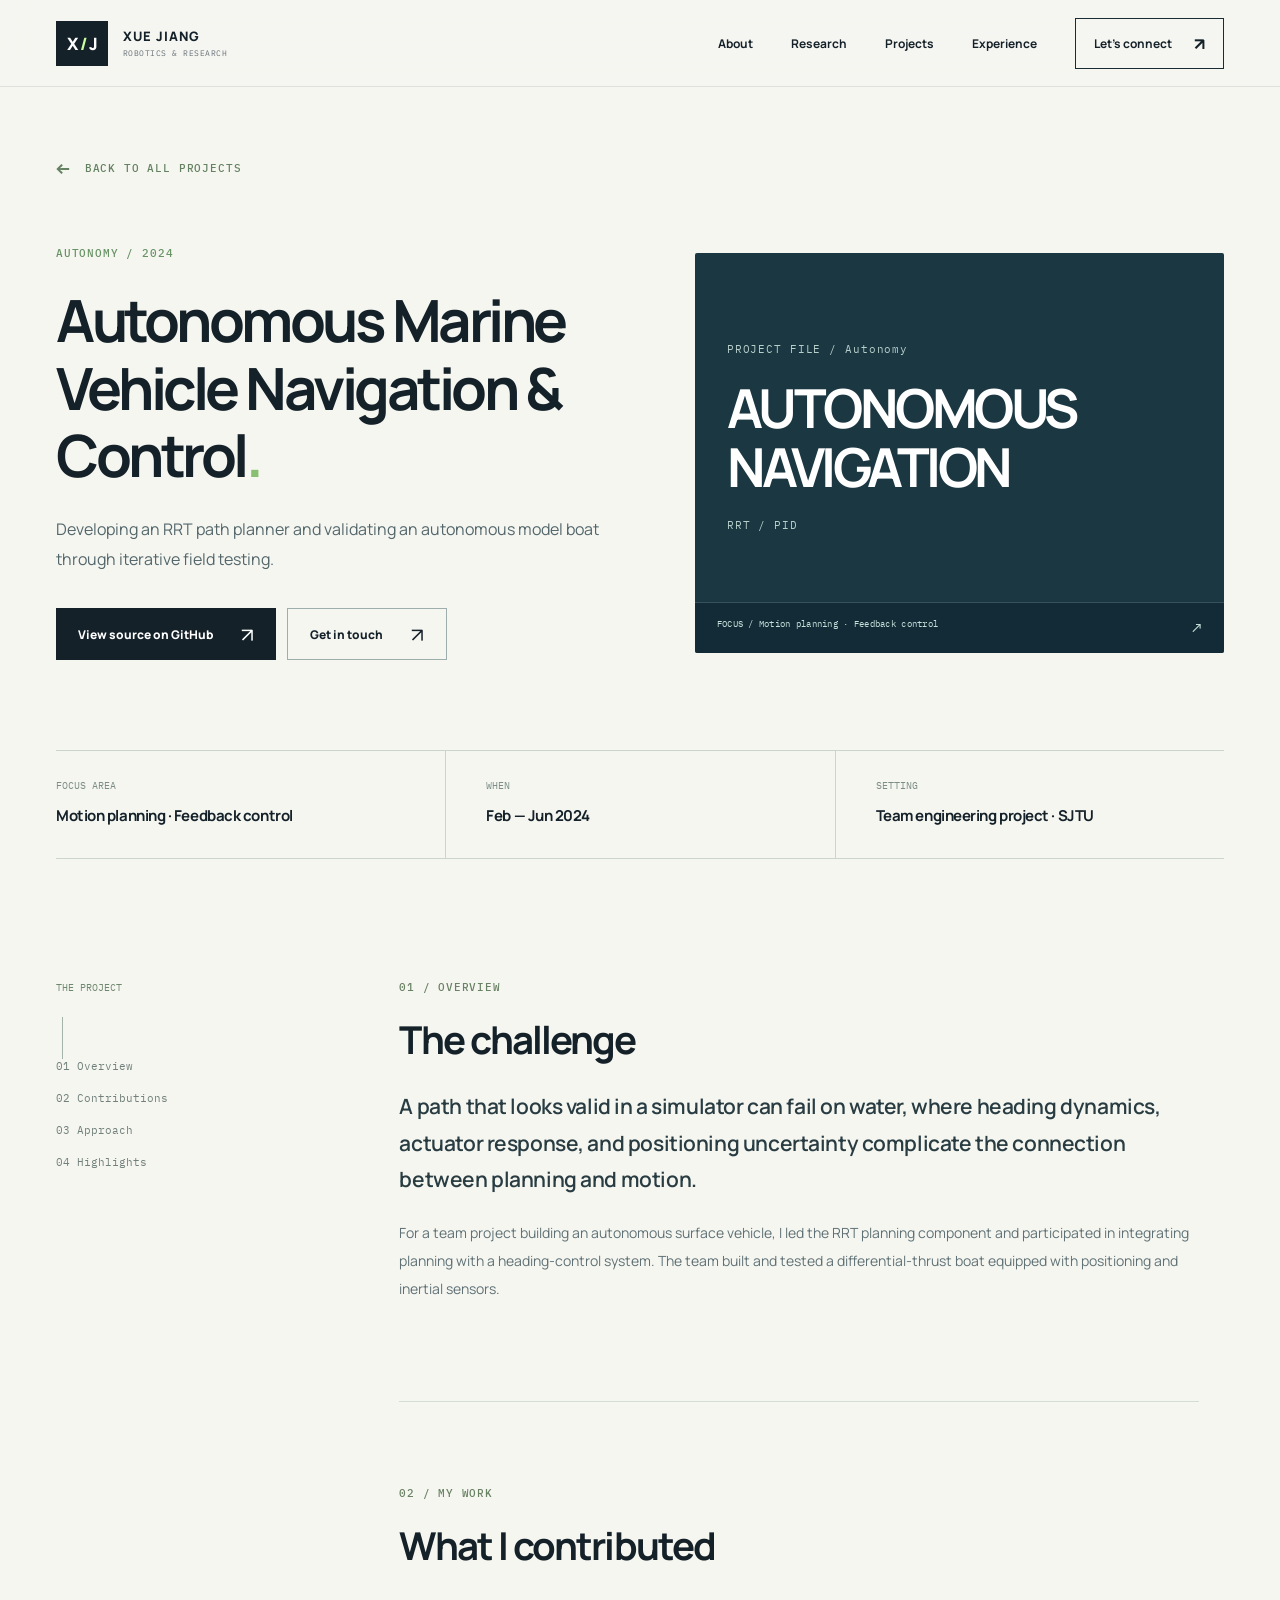
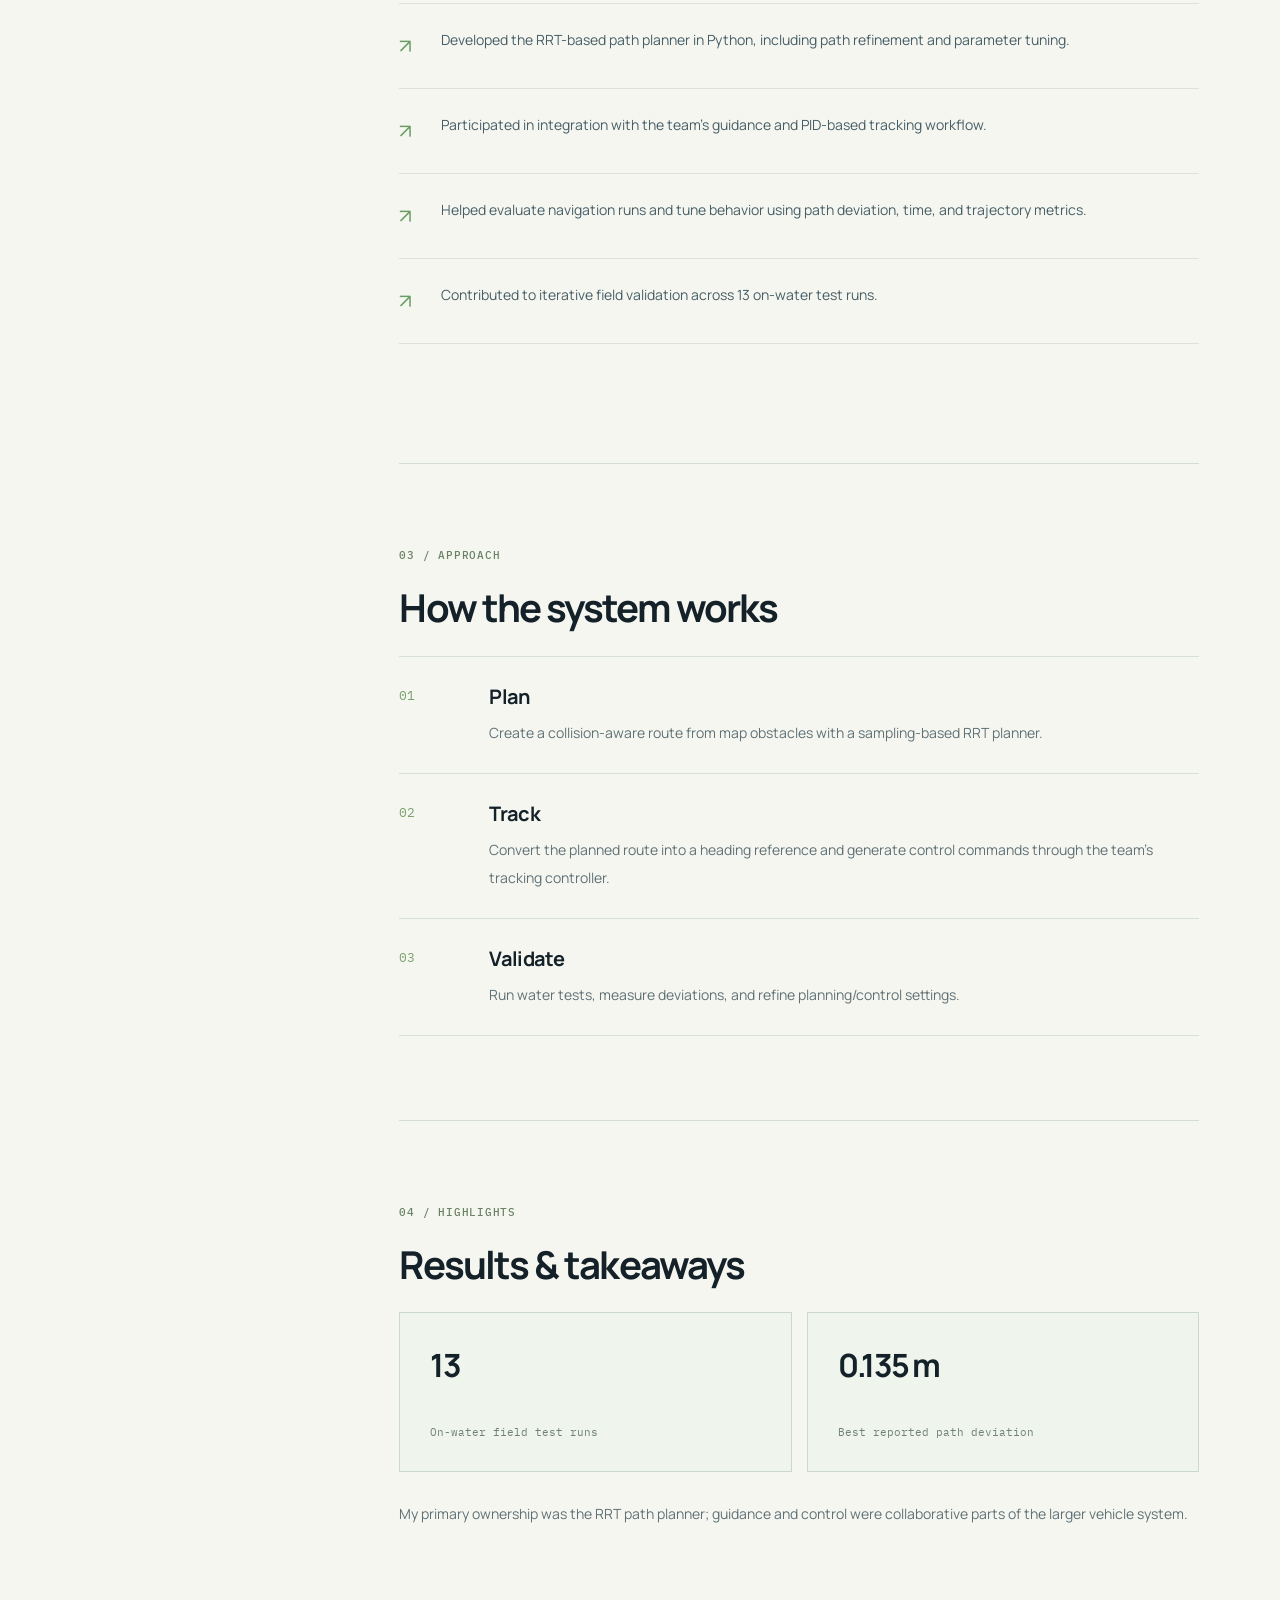
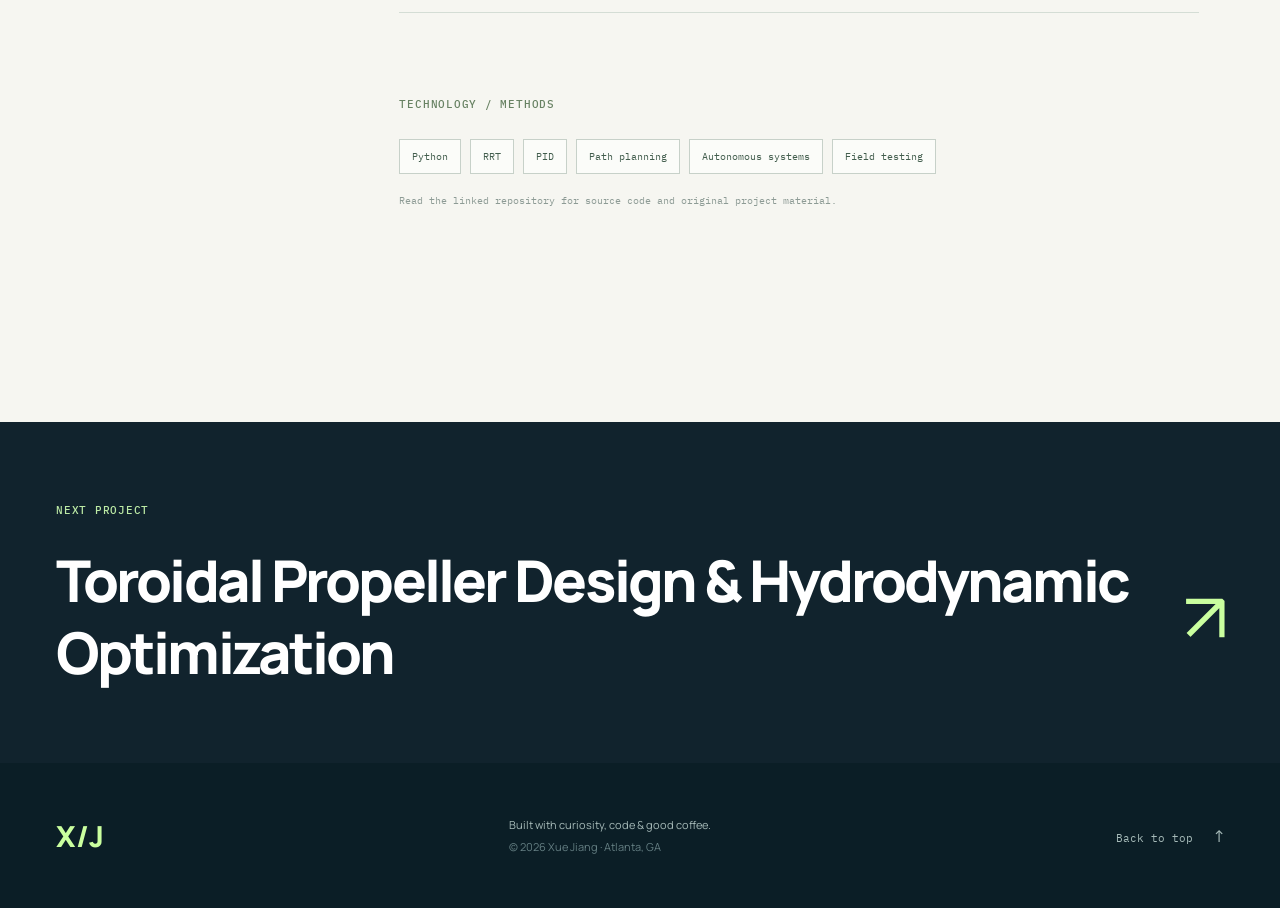
==== projects/autonomous-marine-vehicle/index.html @ 8330bce4 "Add projects/autonomous-marine-vehicle/index.html" ====
<!doctype html>
<html lang="en"><head>
<meta charset="utf-8"><meta name="viewport" content="width=device-width, initial-scale=1">
<meta name="theme-color" content="#f6f6f1"><meta name="color-scheme" content="light">
<title>Autonomous Marine Vehicle Navigation &amp; Control | Xue Jiang</title>
<meta name="description" content="Developing an RRT path planner and validating an autonomous model boat through iterative field testing.">
<link rel="canonical" href="https://choppa129.github.io/projects/autonomous-marine-vehicle/">
<meta property="og:type" content="website"><meta property="og:title" content="Autonomous Marine Vehicle Navigation &amp; Control | Xue Jiang"><meta property="og:description" content="Developing an RRT path planner and validating an autonomous model boat through iterative field testing."><meta property="og:url" content="https://choppa129.github.io/projects/autonomous-marine-vehicle/">
<meta name="twitter:card" content="summary">
<link rel="icon" href="../../assets/favicon.svg" type="image/svg+xml">
<link rel="preconnect" href="https://fonts.googleapis.com"><link rel="preconnect" href="https://fonts.gstatic.com" crossorigin>
<link href="https://fonts.googleapis.com/css2?family=DM+Sans:wght@400;500;600;700&family=IBM+Plex+Mono:wght@400;500;600&family=Manrope:wght@400;500;600;700;800&display=swap" rel="stylesheet">
<link rel="stylesheet" href="../../assets/style.css">
<script src="../../assets/main.js" defer></script>
</head><body><a href="#main" class="skip-link">Skip to content</a>
<header class="site-header" id="top">
  <div class="container nav-shell">
    <a class="logo" href="../../index.html" aria-label="Xue Jiang homepage"><span class="logo-mark">X<span class="logo-slash">/</span>J</span><span class="logo-label">XUE JIANG<span class="logo-detail">ROBOTICS & RESEARCH</span></span></a>
    <button class="menu-toggle" aria-label="Open navigation" aria-expanded="false" aria-controls="main-menu"><span></span><span></span></button>
    <nav class="site-nav" id="main-menu" aria-label="Main navigation">
      <a href="../../index.html#about">About</a>
      <a href="../../index.html#research">Research</a>
      <a href="../../index.html#projects">Projects</a>
      <a href="../../index.html#experience">Experience</a>
      <a class="nav-contact" href="../../index.html#contact">Let's connect <span aria-hidden="true">↗</span></a>
    </nav>
  </div>
</header>
<main id="main">
<section class="detail-hero section-pad"><div class="container"><a class="breadcrumb" href="../../index.html#projects"><span aria-hidden="true">←</span> BACK TO ALL PROJECTS</a><div class="detail-hero-grid"><div><div class="detail-label">Autonomy / 2024</div><h1>Autonomous Marine Vehicle Navigation &amp; Control<span class="period">.</span></h1><p class="detail-summary">Developing an RRT path planner and validating an autonomous model boat through iterative field testing.</p><div class="detail-buttons"><a class="btn btn-dark" href="https://github.com/choppa129/Path-Planning-and-Tracking-Control-for-an-Autonomous-Marine-Vehicle" target="_blank" rel="noopener noreferrer">View source on GitHub <span aria-hidden="true">↗</span></a><a class="btn btn-outline" href="../../index.html#contact">Get in touch <span aria-hidden="true">↗</span></a></div></div><div class="detail-art detail-type" aria-label="Motion planning · Feedback control"><span class="detail-type-eyebrow">PROJECT FILE / Autonomy</span><strong>AUTONOMOUS NAVIGATION</strong><span class="detail-type-sub">RRT / PID</span><div class="detail-art-caption">FOCUS / Motion planning · Feedback control <span aria-hidden="true">↗</span></div></div></div>
<div class="detail-facts"><div><span>FOCUS AREA</span><strong>Motion planning · Feedback control</strong></div><div><span>WHEN</span><strong>Feb — Jun 2024</strong></div><div><span>SETTING</span><strong>Team engineering project · SJTU</strong></div></div></div></section>
<section class="detail-content section-pad"><div class="container detail-content-grid"><aside class="detail-aside"><span>THE PROJECT</span><div class="vertical-rule"></div><nav aria-label="On this page"><a href="#overview">01 Overview</a><a href="#contribution">02 Contributions</a><a href="#approach">03 Approach</a><a href="#takeaways">04 Highlights</a></nav></aside><div class="article-content"><section id="overview"><span class="section-index">01 / OVERVIEW</span><h2>The challenge</h2><p class="article-lead">A path that looks valid in a simulator can fail on water, where heading dynamics, actuator response, and positioning uncertainty complicate the connection between planning and motion.</p><p>For a team project building an autonomous surface vehicle, I led the RRT planning component and participated in integrating planning with a heading-control system. The team built and tested a differential-thrust boat equipped with positioning and inertial sensors.</p></section><section id="contribution"><span class="section-index">02 / MY WORK</span><h2>What I contributed</h2><ul class="contributions"><li><span class="li-arrow" aria-hidden="true">↗</span><span>Developed the RRT-based path planner in Python, including path refinement and parameter tuning.</span></li><li><span class="li-arrow" aria-hidden="true">↗</span><span>Participated in integration with the team&#x27;s guidance and PID-based tracking workflow.</span></li><li><span class="li-arrow" aria-hidden="true">↗</span><span>Helped evaluate navigation runs and tune behavior using path deviation, time, and trajectory metrics.</span></li><li><span class="li-arrow" aria-hidden="true">↗</span><span>Contributed to iterative field validation across 13 on-water test runs.</span></li></ul></section><section id="approach"><span class="section-index">03 / APPROACH</span><h2>How the system works</h2><div class="workflow"><div class="workflow-step"><span class="step-no">01</span><div><h3>Plan</h3><p>Create a collision-aware route from map obstacles with a sampling-based RRT planner.</p></div></div><div class="workflow-step"><span class="step-no">02</span><div><h3>Track</h3><p>Convert the planned route into a heading reference and generate control commands through the team&#x27;s tracking controller.</p></div></div><div class="workflow-step"><span class="step-no">03</span><div><h3>Validate</h3><p>Run water tests, measure deviations, and refine planning/control settings.</p></div></div></div></section><section id="takeaways"><span class="section-index">04 / HIGHLIGHTS</span><h2>Results & takeaways</h2><div class="highlight-grid"><div class="highlight"><strong>13</strong><span>On-water field test runs</span></div><div class="highlight"><strong>0.135 m</strong><span>Best reported path deviation</span></div></div><p class="article-note">My primary ownership was the RRT path planner; guidance and control were collaborative parts of the larger vehicle system.</p></section><div class="detail-tools"><span class="section-index">TECHNOLOGY / METHODS</span><div class="about-tags"><span>Python</span><span>RRT</span><span>PID</span><span>Path planning</span><span>Autonomous systems</span><span>Field testing</span></div><p class="diagram-note">Read the linked repository for source code and original project material.</p></div></div></div></section>
<section class="next-project"><div class="container"><span class="section-index light">NEXT PROJECT</span><a href="../toroidal-propeller/"><span>Toroidal Propeller Design &amp; Hydrodynamic Optimization</span><span class="next-arrow" aria-hidden="true">↗</span></a></div></section></main>
<footer class="site-footer"><div class="container footer-inner"><a class="footer-monogram" href="../../index.html">X/J</a><p>Built with curiosity, code & good coffee.<br><span>© 2026 Xue Jiang · Atlanta, GA</span></p><a href="../../index.html#top">Back to top <span aria-hidden="true">↑</span></a></div></footer>
</body></html>
---- assets/style.css ----
:root{--paper:#f6f6f1;--white:#fff;--ink:#142129;--ink2:#2b3a43;--muted:#64717a;--line:#d9dedc;--accent:#caff9f;--lime:#ddffc3;--blue:#3a6be5;--dark:#11232d;--dark2:#172f3a;--font:'Manrope','DM Sans',system-ui,-apple-system,sans-serif;--mono:'IBM Plex Mono',ui-monospace,monospace}
*{box-sizing:border-box}html{scroll-behavior:smooth;scroll-padding-top:85px}body{margin:0;background:var(--paper);color:var(--ink);font-family:var(--font);-webkit-font-smoothing:antialiased}a{color:inherit;text-decoration:none}button{font:inherit}img{max-width:100%;display:block}h1,h2,h3,p{margin-top:0}::selection{background:#c0eb9b;color:#142129}.container{max-width:1300px;width:calc(100% - 112px);margin:0 auto}.section-pad{padding:125px 0}.skip-link{position:absolute;left:10px;top:-70px;background:var(--accent);padding:10px 18px;z-index:100}.skip-link:focus{top:10px}a:focus-visible,button:focus-visible{outline:3px solid #3e79ed;outline-offset:4px}
.site-header{position:sticky;top:0;z-index:50;background:rgba(246,246,241,.9);backdrop-filter:blur(18px);border-bottom:1px solid rgba(20,33,41,.10)}.nav-shell{height:86px;display:flex;align-items:center;justify-content:space-between}.logo{display:flex;align-items:center;gap:15px}.logo-mark{height:45px;width:52px;background:var(--ink);color:var(--white);display:flex;align-items:center;justify-content:center;font-weight:800;font-size:17px;letter-spacing:-.08em}.logo-slash{color:var(--accent);margin:0 3px}.logo-label{font-weight:800;font-size:13px;line-height:1.23;letter-spacing:.075em}.logo-detail{font-size:8px;font-family:var(--mono);font-weight:400;display:block;letter-spacing:.06em;margin-top:5px;color:#677177}.site-nav{display:flex;align-items:center;gap:38px;font-size:12px;font-weight:700}.site-nav>a:not(.nav-contact){transition:color .2s}.site-nav>a:not(.nav-contact):hover{color:#598d48}.nav-contact{border:1px solid #192c34;padding:13px 18px;display:flex;gap:22px;align-items:center;transition:background .2s}.nav-contact:hover{background:var(--lime)}.nav-contact span{font-size:17px}.menu-toggle{display:none}
.eyebrow,.section-index,.micro-note,.hero-intro,.detail-label,.breadcrumb{font-family:var(--mono);letter-spacing:.075em;font-size:11px;font-weight:500}.eyebrow{display:flex;align-items:center;gap:12px;color:var(--ink2)}.eyebrow-line{height:1px;width:24px;background:var(--ink)}.eyebrow-small{margin-left:auto;color:#68767d}.hero{padding-top:95px;padding-bottom:110px}.hero-grid{display:grid;grid-template-columns:1.04fr .96fr;align-items:center;gap:7%}.hero-copy{min-width:0}.hero-intro{margin:53px 0 22px;font-weight:600;color:#4b5d61}.wave{font-size:23px;vertical-align:middle;margin-left:5px;color:#5a8949}.hero h1{font-size:clamp(52px,5.15vw,86px);line-height:1.14;letter-spacing:-.071em;margin:0 0 29px;font-weight:800}.hero h1 em,.section-title-row h2 em,.experience-grid h2 em,.publication-layout h2 em,.contact-grid h2 em{font-style:normal;font-weight:500;color:#6a9f5a}.period{color:#88bf70}.hero-desc{color:#51626b;max-width:565px;font-size:15px;line-height:1.98;margin:0}.hero-desc strong{color:#21313b;font-weight:800}.hero-actions{display:flex;gap:31px;align-items:center;margin-top:32px}.btn{display:inline-flex;align-items:center;justify-content:space-between;gap:28px;font-size:12px;font-weight:800;min-height:52px;padding:0 22px;transition:transform .2s,background .2s}.btn:hover{transform:translateY(-3px)}.btn span{font-size:20px;font-weight:400}.btn-dark{background:var(--ink);color:white}.btn-dark:hover{background:#334a54}.btn-light{background:var(--accent);color:var(--dark)}.btn-light:hover{background:white}.btn-outline{border:1px solid #9eaead;background:transparent}.text-link{font-size:12px;font-weight:700;border-bottom:1px solid #a7b0ac;padding-bottom:8px}.text-link span{margin-left:9px}.hero-status{font-family:var(--mono);font-size:10px;display:flex;align-items:center;gap:10px;margin-top:49px;color:#536368}.status-dot{width:8px;height:8px;border-radius:50%;background:#7fb35f;box-shadow:0 0 0 5px #dcebd3}.hero-visual{height:min(625px,49vw);min-height:510px}.hero-art{height:100%;width:100%;background:var(--dark);overflow:hidden;position:relative;border-radius:2px;box-shadow:25px 24px 0 #e8ede4}.hero-art>img{width:100%;height:100%;object-fit:cover}.art-flag{position:absolute;font-family:var(--mono);font-size:10px;font-weight:500;letter-spacing:.09em;color:#d2e3df;z-index:2}.flag-top{top:28px;left:28px;padding:10px 12px;border:1px solid #5d7480}.flag-bottom{bottom:30px;left:30px;right:30px;display:flex;justify-content:space-between;align-items:center;padding-top:14px;border-top:1px solid #4e6c78}.flag-arrow{font-size:20px;color:var(--accent)}
.overview-rail{border-top:1px solid var(--line);border-bottom:1px solid var(--line)}.overview-inner{min-height:120px;display:grid;grid-template-columns:1fr 1.3fr 1.45fr 80px;align-items:center}.overview-inner>div:not(:first-child){border-left:1px solid var(--line);padding-left:35px}.overview-inner>div{min-height:49px;display:flex;flex-direction:column;justify-content:center}.overview-label{font:10px var(--mono);color:#738087;letter-spacing:.06em;margin-bottom:11px}.overview-inner strong{font-size:12px;font-weight:800}.overview-inner .rail-round{font-size:31px;align-items:end;border-left:1px solid var(--line);color:#497a42;padding-right:9px}
.section-index{display:inline-block;color:#688263;letter-spacing:.07em}.section-index.light{color:#bceaa5}.about-grid{display:grid;grid-template-columns:1fr .95fr;gap:13%}.section-heading h2,.experience-grid h2,.publication-layout h2{font-size:clamp(39px,4vw,62px);line-height:1.18;letter-spacing:-.056em;margin:31px 0 0;max-width:550px}.serif-em{font-style:normal;color:#729d65}.about-content{padding-top:22px}.about-content p{color:#607076;font-size:14px;line-height:2;margin-bottom:18px}.about-content .about-lead{font-size:19px;color:var(--ink);line-height:1.75;font-weight:600}.about-tags{display:flex;gap:9px;flex-wrap:wrap;margin:26px 0}.about-tags span{border:1px solid #c7d1c9;color:#425d4d;background:#fbfcf9;font:10px var(--mono);padding:10px 12px}.inline-arrow{font-weight:800;font-size:12px;display:inline-block;margin-top:15px;border-bottom:1px solid #88a389;padding-bottom:9px}.inline-arrow span{margin-left:24px;font-size:16px}
.research-section{background:var(--dark);color:white}.section-topline{display:flex;align-items:center;justify-content:space-between}.micro-note{color:#84928e;font-size:10px}.research-section .micro-note{color:#a4b4b6}.section-title-row{display:flex;align-items:end;justify-content:space-between;gap:60px;margin:28px 0 44px}.section-title-row h2{max-width:900px;font-size:clamp(37px,4.05vw,65px);line-height:1.2;letter-spacing:-.056em;margin:0;font-weight:800}.section-title-row h2 em{color:var(--accent)}.section-title-row p{color:#a7bbc0;line-height:1.85;max-width:275px;min-width:250px;font-size:12px;margin:0 0 7px}.research-grid{display:grid;grid-template-columns:1fr 1fr;gap:24px}.project-card{display:block;min-width:0}.research-project{border:1px solid #3b5059;padding:13px 13px 25px;transition:border .25s,transform .25s;background:#1a303a}.research-project:hover{border-color:#b6d69a;transform:translateY(-5px)}.project-visual{overflow:hidden;position:relative}.project-visual img{width:100%;aspect-ratio:1.55;object-fit:cover;transition:transform .5s}.project-card:hover .project-visual img{transform:scale(1.04)}.visual-number{position:absolute;top:18px;left:20px;font:11px var(--mono);background:rgba(235,245,232,.9);padding:9px 12px;color:#182b32}.research-project .project-meta,.research-project h3,.research-project>p,.research-project .card-foot{margin-left:16px;margin-right:16px}.project-meta{display:flex;justify-content:space-between;margin-top:27px;font:10px var(--mono);letter-spacing:.05em;color:#a7c89c;text-transform:uppercase}.project-card h3{font-size:clamp(22px,2.2vw,31px);letter-spacing:-.045em;line-height:1.3;margin-top:15px;margin-bottom:12px;font-weight:800}.project-card>p{font-size:12px;line-height:1.85;color:#acbfc1;min-height:45px;max-width:500px}.card-foot{display:flex;align-items:center;justify-content:space-between;border-top:1px solid #45575f;margin-top:25px;padding-top:18px;font:10px var(--mono);color:#bed0ce}.circle-arrow{height:35px;width:35px;border:1px solid #7d9899;border-radius:50%;display:flex;align-items:center;justify-content:center;font-size:18px}.research-disclaimer{font:10px var(--mono);color:#869da1;margin:30px 0 0}
.work-section{background:#eef0e9}.work-title h2{max-width:720px}.work-title h2 em{color:#729d65}.work-title p{color:#6c7b79}.project-grid{display:grid;grid-template-columns:repeat(3,minmax(0,1fr));gap:27px}.project-grid .project-card{background:var(--paper);border:1px solid #d2dad2;padding:11px 11px 25px;transition:transform .25s,box-shadow .25s}.project-grid .project-card:hover{transform:translateY(-5px);box-shadow:0 18px 25px rgba(17,35,45,.08)}.project-grid .project-visual img{aspect-ratio:1.4}.project-grid .project-meta,.project-grid h3,.project-grid>p,.project-grid .card-foot{margin-left:14px;margin-right:14px}.project-grid .project-meta{color:#617f5a}.project-grid .project-card h3{font-size:22px;min-height:59px}.project-grid .project-card>p{color:#6c7978;min-height:89px}.project-grid .card-foot{border-top:1px solid #d8ded8;color:#53655e}.project-grid .circle-arrow{border-color:#b8c5bd}
.experience-section{background:var(--paper)}.experience-grid{display:grid;grid-template-columns:.8fr 1.2fr;gap:11%}.experience-grid h2{margin-top:29px}.experience-grid h2 em,.publication-layout h2 em{color:#6b9b62}.experience-sub{max-width:320px;color:#687877;line-height:1.9;font-size:13px;margin-top:27px}.timeline{border-top:1px solid #bdcac3;margin-top:7px}.timeline-item{display:grid;grid-template-columns:135px 1fr 28px;align-items:start;gap:22px;padding:27px 0;border-bottom:1px solid #cad2cd}.timeline-date{font:10px var(--mono);color:#70916b;margin-top:5px}.timeline-item h3{font-size:17px;margin-bottom:7px;letter-spacing:-.025em}.timeline-item p{color:#76837f;font-size:12px;line-height:1.75;margin:0}.timeline-item>span{font:10px var(--mono);color:#9cab9e;text-align:right}
.publication-section{background:#e8ede5}.publication-layout{display:grid;grid-template-columns:.95fr 1.05fr;gap:11%}.pub-panel{border-top:2px solid var(--ink);padding:25px 0 0}.pub-top,.pub-bottom{display:flex;gap:15px;align-items:center;font:10px var(--mono);letter-spacing:.02em}.pub-top{justify-content:space-between;color:#51764d}.pub-top span:last-child{font-size:21px}.pub-panel h3{font-size:23px;line-height:1.55;letter-spacing:-.032em;margin:31px 0}.pub-panel p{color:#687873;font-size:13px}.pub-bottom{gap:18px;margin-top:36px;flex-wrap:wrap;color:#4e6a56}.pub-bottom span{border-bottom:1px solid #a6ba9f;padding-bottom:8px}
.contact-section{background:#12313b;color:white;overflow:hidden;position:relative}.contact-grid{display:grid;grid-template-columns:1fr .7fr;gap:14%;position:relative;z-index:2}.contact-grid h2{font-size:clamp(45px,5vw,76px);letter-spacing:-.055em;line-height:1.14;margin:30px 0 0}.contact-grid h2 em{color:var(--accent)}.contact-copy{align-self:end;max-width:400px}.contact-copy>p:first-child{line-height:2;font-size:15px;color:#c0d5d5}.contact-copy .btn{margin-top:24px}.contact-note{color:#9fb7b8;font:10px var(--mono);line-height:1.8;margin-top:22px}.contact-orbit{border:1px solid rgba(206,255,168,.16);position:absolute;border-radius:50%;width:520px;height:520px;right:-180px;top:-150px}.orbit-two{width:400px;height:400px;right:-120px;top:-90px}.site-footer{background:#0b1e26;color:#a6bab8}.footer-inner{min-height:145px;display:flex;justify-content:space-between;align-items:center;gap:40px}.footer-monogram{font-weight:800;color:var(--accent);font-size:29px}.footer-inner p{font-size:11px;line-height:1.95;margin:0}.footer-inner p span{color:#647e82}.footer-inner a:last-child{font:11px var(--mono)}.footer-inner a:last-child span{font-size:17px;margin-left:14px}
/* PROJECT DETAILS */
.detail-hero{padding-top:50px;padding-bottom:0}.breadcrumb{display:inline-flex;gap:14px;align-items:center;color:#648161;padding:16px 0;margin-bottom:47px}.breadcrumb span{font-size:23px}.detail-hero-grid{display:grid;grid-template-columns:1fr .95fr;gap:7%;align-items:center}.detail-label{color:#689365;text-transform:uppercase}.detail-hero h1{font-size:clamp(40px,4.55vw,72px);letter-spacing:-.06em;line-height:1.16;margin:26px 0 25px}.detail-summary{color:#52666b;font-size:16px;line-height:1.9;max-width:600px}.detail-buttons{display:flex;flex-wrap:wrap;gap:11px;margin-top:34px}.detail-art{background:#17333c;position:relative;border-radius:2px;overflow:hidden}.detail-art>img{width:100%;aspect-ratio:1.25;object-fit:cover}.detail-art-caption{position:absolute;bottom:0;left:0;right:0;display:flex;justify-content:space-between;color:#c6e0db;padding:15px 22px;border-top:1px solid rgba(204,230,230,.2);background:rgba(14,34,44,.55);font:10px var(--mono);letter-spacing:.03em}.detail-art-caption span{font-size:16px}.detail-facts{display:grid;grid-template-columns:repeat(3,1fr);border-top:1px solid #cbd5ce;border-bottom:1px solid #cbd5ce;margin-top:90px}.detail-facts div{padding:28px 10px 32px 0}.detail-facts div:not(:first-child){padding-left:40px;border-left:1px solid #cbd5ce}.detail-facts span{font:10px var(--mono);color:#7b8d86;display:block;margin-bottom:12px}.detail-facts strong{font-size:15px;letter-spacing:-.03em}.detail-content{padding-top:115px}.detail-content-grid{display:grid;grid-template-columns:215px 1fr;gap:11%}.detail-aside{position:sticky;top:130px;align-self:start}.detail-aside>span{font:10px var(--mono);color:#6e886f}.vertical-rule{height:42px;border-left:1px solid #a4b4aa;margin:21px 0 0 6px}.detail-aside nav{display:grid;gap:18px}.detail-aside nav a{font:11px var(--mono);color:#71807c;transition:color .2s}.detail-aside nav a:hover{color:var(--ink)}.article-content{max-width:800px}.article-content section{padding-bottom:84px;border-bottom:1px solid #d4ddd5;margin-bottom:78px}.article-content h2{font-size:clamp(33px,3vw,46px);line-height:1.16;letter-spacing:-.05em;margin:22px 0 25px}.article-content p{color:#5f7175;font-size:14px;line-height:2}.article-content .article-lead{font-size:21px;color:#283c42;line-height:1.74;letter-spacing:-.02em;font-weight:600}.contributions{list-style:none;padding:0;margin:35px 0}.contributions li{display:grid;grid-template-columns:25px 1fr;gap:17px;border-top:1px solid #dce2db;padding:23px 0;color:#465e65;line-height:1.9;font-size:14px}.contributions li:last-child{border-bottom:1px solid #dce2db}.li-arrow{color:#6a9d63;font-size:20px}.workflow{display:grid;border-top:1px solid #d8e1d9}.workflow-step{display:grid;grid-template-columns:70px 1fr;gap:20px;padding:26px 0;border-bottom:1px solid #d8e1d9}.step-no{font:13px var(--mono);color:#7ba16f;padding-top:4px}.workflow-step h3{font-size:20px;letter-spacing:-.035em;margin:0 0 9px}.workflow-step p{margin:0}.highlight-grid{display:grid;grid-template-columns:1fr 1fr;gap:15px}.highlight{border:1px solid #cbd8cc;background:#eff4ec;min-height:160px;padding:30px;display:flex;flex-direction:column;justify-content:space-between}.highlight strong{font-size:32px;letter-spacing:-.055em}.highlight span{font:11px var(--mono);color:#708273;line-height:1.7}.article-content .article-note{margin:28px 0 0}.detail-tools{padding-bottom:80px}.detail-tools .about-tags{margin-bottom:20px}.diagram-note{font:10px var(--mono)!important;color:#8d9b95!important}.next-project{background:var(--dark);color:white;padding:75px 0}.next-project a{display:flex;justify-content:space-between;gap:30px;align-items:center;font-size:clamp(30px,4.5vw,65px);line-height:1.25;font-weight:800;letter-spacing:-.05em;margin-top:25px}.next-project .next-arrow{color:var(--accent);font-weight:400;font-size:70px;transition:transform .2s}.next-project a:hover .next-arrow{transform:translate(5px,-5px)}
@media (max-width:1100px){.container{width:calc(100% - 72px)}.site-nav{gap:22px}.hero-grid{gap:5%}.hero h1{font-size:clamp(46px,5.3vw,65px)}.hero-visual{min-height:480px}.project-grid .project-card h3{font-size:20px}.card-foot{gap:10px}.overview-inner{grid-template-columns:1fr 1.1fr 1.4fr 60px}.detail-content-grid{gap:6%}}
@media (max-width:800px){.container{width:calc(100% - 44px)}.section-pad{padding:75px 0}.nav-shell{height:72px}.menu-toggle{width:42px;height:42px;border:1px solid #b4c2b7;background:transparent;display:flex;justify-content:center;flex-direction:column;gap:5px;align-items:center;z-index:52}.menu-toggle span{height:2px;width:18px;background:#1f3436;transition:transform .2s}.menu-toggle[aria-expanded="true"] span:first-child{transform:translateY(3.5px) rotate(45deg)}.menu-toggle[aria-expanded="true"] span:last-child{transform:translateY(-3.5px) rotate(-45deg)}.site-nav{display:none;position:absolute;left:0;right:0;top:72px;padding:27px 22px 33px;background:var(--paper);box-shadow:0 18px 25px rgba(0,0,0,.12);flex-direction:column;align-items:stretch;gap:0}.site-nav.open{display:flex}.site-nav>a{padding:15px 0;border-bottom:1px solid #d2ddd4}.site-nav .nav-contact{padding:15px;border:1px solid #143039;margin-top:20px}.hero{padding-top:61px}.hero-grid,.about-grid,.experience-grid,.publication-layout,.contact-grid,.detail-hero-grid{grid-template-columns:1fr;gap:45px}.hero-intro{margin-top:35px}.hero h1{font-size:clamp(44px,8.5vw,69px)}.hero-visual{height:600px;min-height:0}.hero-art{box-shadow:12px 13px 0 #e5eae1}.hero-status{margin-top:32px}.overview-inner{grid-template-columns:1fr 1fr;gap:0}.overview-inner>div{padding:21px 14px 19px!important;min-height:104px;border-bottom:1px solid #d2dcd3}.overview-inner>div:not(:first-child){border-left:0}.overview-inner>div:nth-child(even){border-left:1px solid #d2dcd3}.overview-inner .rail-round{align-items:start;font-size:30px}.section-title-row{align-items:start;flex-direction:column;gap:20px}.section-title-row p{max-width:560px}.research-grid{grid-template-columns:1fr}.project-grid{grid-template-columns:1fr 1fr}.project-grid .project-card h3{min-height:0}.project-grid .project-card>p{min-height:0}.about-content{padding:0}.timeline{margin:0}.contact-copy{align-self:start}.detail-hero{padding-top:28px;padding-bottom:0}.detail-art>img{max-height:500px}.detail-facts{margin-top:60px}.detail-content-grid{grid-template-columns:1fr}.detail-aside{display:none}.article-content{max-width:none}.detail-content{padding-top:75px}}
@media (max-width:550px){.container{width:calc(100% - 36px)}.section-pad{padding:67px 0}.logo-label{font-size:11px}.logo-detail{font-size:7px}.hero{padding-top:44px}.hero-intro{margin:26px 0 21px}.hero h1{font-size:clamp(39px,10vw,55px)}.hero-desc{font-size:14px}.hero-actions{gap:23px;flex-wrap:wrap}.hero-visual{height:400px}.flag-top{top:15px;left:15px;font-size:8px}.flag-bottom{bottom:16px;left:16px;right:16px;font-size:8px}.overview-inner strong{font-size:11px}.section-heading h2,.section-title-row h2,.experience-grid h2,.publication-layout h2{font-size:39px}.about-content .about-lead{font-size:16px}.project-grid{grid-template-columns:1fr}.research-section .project-card h3{font-size:24px}.research-project .project-visual img{aspect-ratio:1.3}.timeline-item{grid-template-columns:100px 1fr 15px;gap:10px}.timeline-date{font-size:9px}.timeline-item h3{font-size:15px}.contact-grid h2{font-size:43px}.footer-inner{min-height:180px;flex-wrap:wrap;gap:12px;padding:22px 0}.footer-inner p{order:2;flex-basis:100%}.detail-hero h1{font-size:41px}.detail-summary{font-size:14px}.detail-facts{grid-template-columns:1fr}.detail-facts div{padding:20px 0!important;border-left:0!important;border-bottom:1px solid #d2dbd2}.detail-facts div:last-child{border-bottom:0}.detail-buttons{flex-direction:column}.article-content .article-lead{font-size:18px}.article-content section{padding-bottom:58px;margin-bottom:58px}.highlight-grid{grid-template-columns:1fr}.highlight{min-height:130px}.next-project a{font-size:33px}.next-project .next-arrow{font-size:42px}}
@media (prefers-reduced-motion: reduce){*,*::before,*::after{animation-duration:.001ms!important;transition-duration:.001ms!important;scroll-behavior:auto!important}}

.achievement{display:flex;gap:15px;align-items:center;border-top:1px solid #d3ded3;border-bottom:1px solid #d3ded3;padding:17px 0;margin:23px 0 5px}.achievement-icon{display:flex;align-items:center;justify-content:center;height:40px;width:40px;flex-shrink:0;border-radius:50%;background:#e0f2d6;color:#467a48;font-size:24px}.achievement strong{font-size:12px;display:block;margin-bottom:5px}.achievement small{font-family:var(--mono);font-size:9px;line-height:1.5;color:#718678;display:block}

/* Image-free editorial design: all visual panels below are typographic and CSS only. */
.hero-type{padding:28px 30px 25px;color:#e8f4eb;display:flex;flex-direction:column;justify-content:space-between;background:#17313b;box-shadow:25px 24px 0 #e8ede4}
.hero-type-header,.hero-type-footer{display:flex;justify-content:space-between;gap:15px;font:10px var(--mono);letter-spacing:.05em;color:#c7d5d3}
.hero-type-header{padding-bottom:22px;border-bottom:1px solid #52646c}
.hero-type-footer{padding-top:18px;border-top:1px solid #52646c}
.hero-type-body{padding:25px 0;display:grid;gap:16px}
.hero-type-caption{font:10px var(--mono);letter-spacing:.11em;color:#a5c4af;margin-bottom:22px}
.hero-type-body strong{font-size:clamp(35px,4vw,69px);letter-spacing:-.065em;line-height:1.05;font-weight:800;display:block;overflow-wrap:anywhere}
.hero-type-body strong:nth-child(3){color:var(--accent)}
.hero-type-body strong>span{font:11px var(--mono);color:#b7c8c3;vertical-align:top;letter-spacing:0;margin-left:8px}
.typographic-thumb{display:flex;align-items:stretch;min-height:252px;aspect-ratio:1.55;background:#24414c;color:#e9f4f1;padding:26px;}
.thumb-words{width:100%;display:flex;flex-direction:column;justify-content:flex-end;gap:16px;padding:36px 0 8px}
.thumb-words strong{font-size:clamp(29px,3vw,48px);font-weight:800;line-height:1.05;letter-spacing:-.07em;max-width:93%}
.thumb-pre,.thumb-sub{font:10px var(--mono);letter-spacing:.1em;color:#b1c9c3}
.thumb-sub{border-top:1px solid #61777c;padding-top:15px;margin-top:7px}
.research-grid .typographic-thumb{background:#2a4951}
.research-grid .research-project:nth-child(2) .typographic-thumb{background:#375044}
.project-grid .project-card:nth-child(1) .typographic-thumb{background:#234756}
.project-grid .project-card:nth-child(2) .typographic-thumb{background:#355148}
.project-grid .project-card:nth-child(3) .typographic-thumb{background:#455068}
.project-card:hover .thumb-words strong{color:var(--accent)}
.detail-type{padding:32px 32px 65px;min-height:400px;display:flex;flex-direction:column;justify-content:center;gap:22px;background:#1b3742;color:white}
.detail-type-eyebrow,.detail-type-sub{font:11px var(--mono);letter-spacing:.08em;color:#b7ceca}
.detail-type strong{font-size:clamp(34px,4.2vw,65px);line-height:1.1;letter-spacing:-.065em;max-width:95%;overflow-wrap:anywhere}
.detail-type .detail-art-caption{font-size:9px}
@media(max-width:800px){.hero-type{box-shadow:12px 13px 0 #e8ede4}.hero-type-body strong{font-size:clamp(45px,7vw,70px)}.typographic-thumb{min-height:260px}}
@media(max-width:550px){.hero-type{padding:20px}.hero-type-body{gap:13px}.hero-type-body strong{font-size:clamp(31px,9vw,46px)}.hero-type-caption{margin-bottom:8px}.hero-type-header,.hero-type-footer{font-size:8px}.typographic-thumb{min-height:240px}.detail-type{min-height:290px}.thumb-words strong{font-size:35px}}
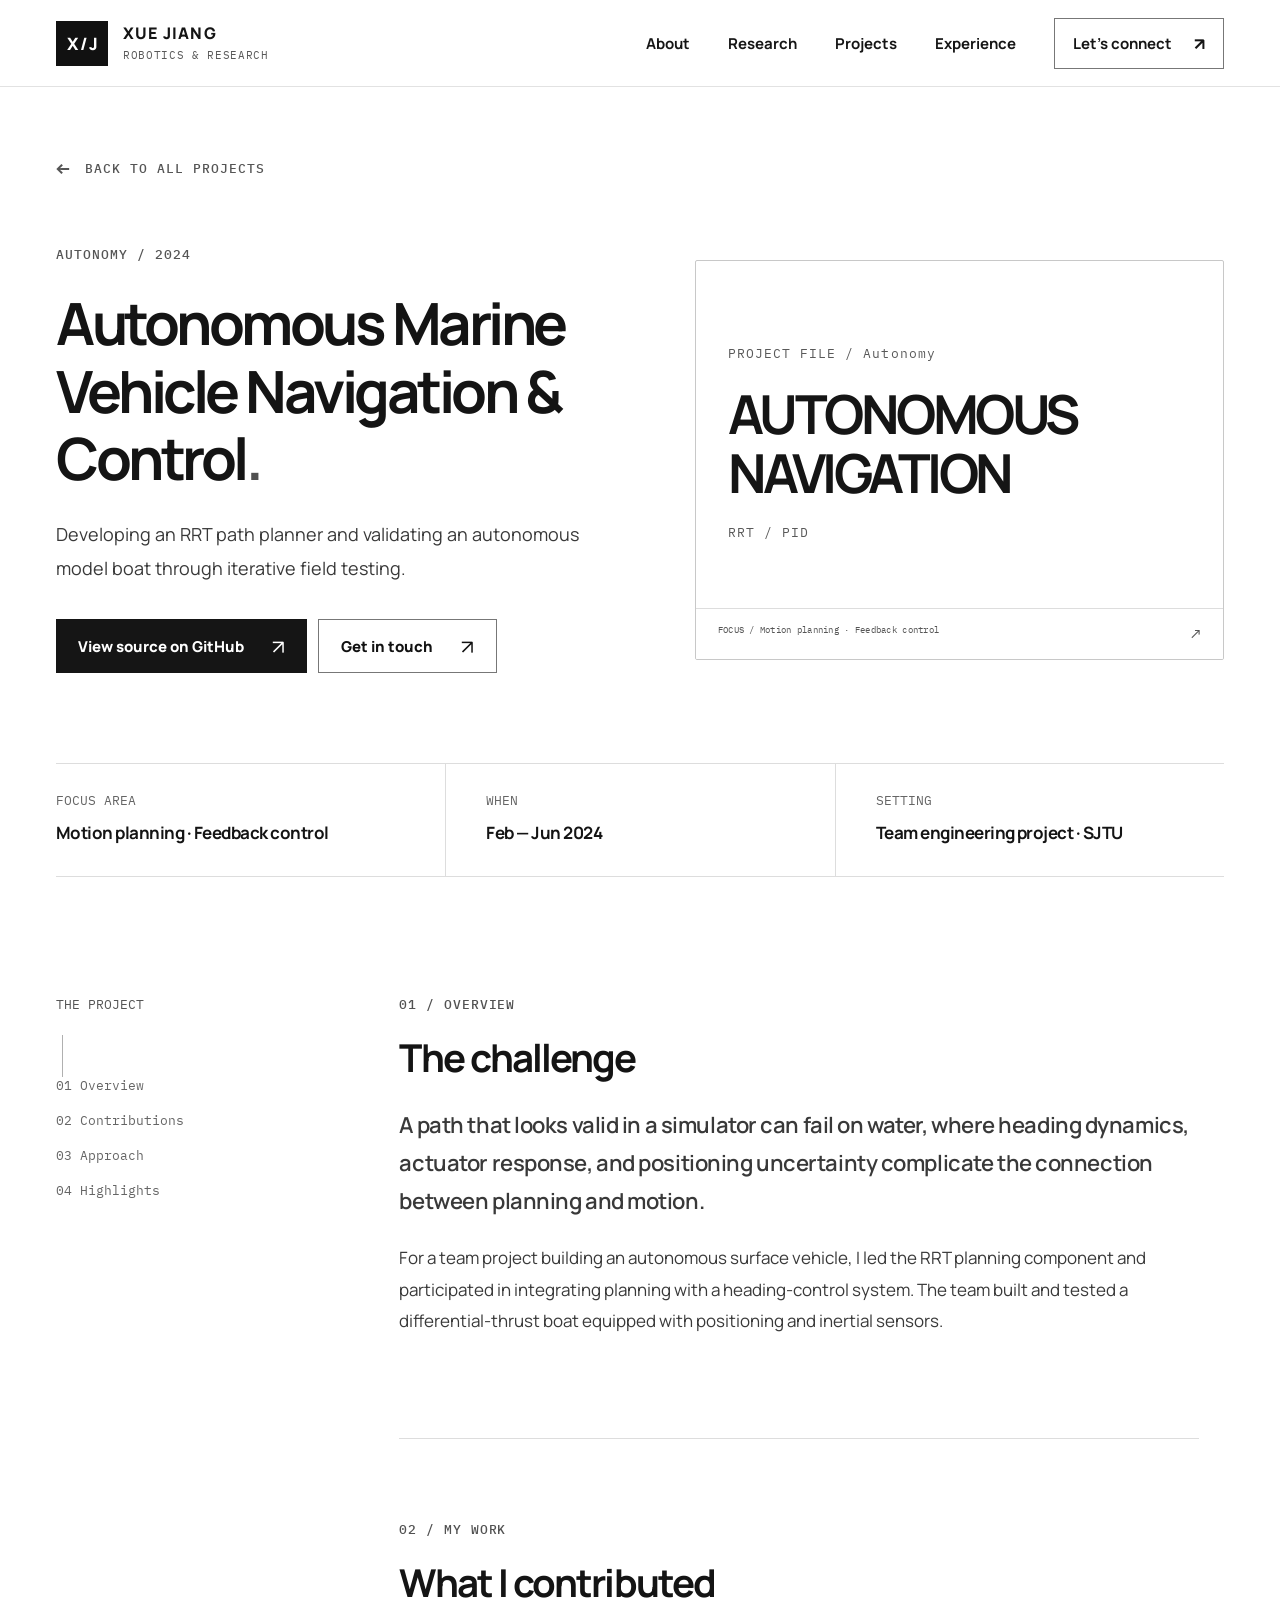
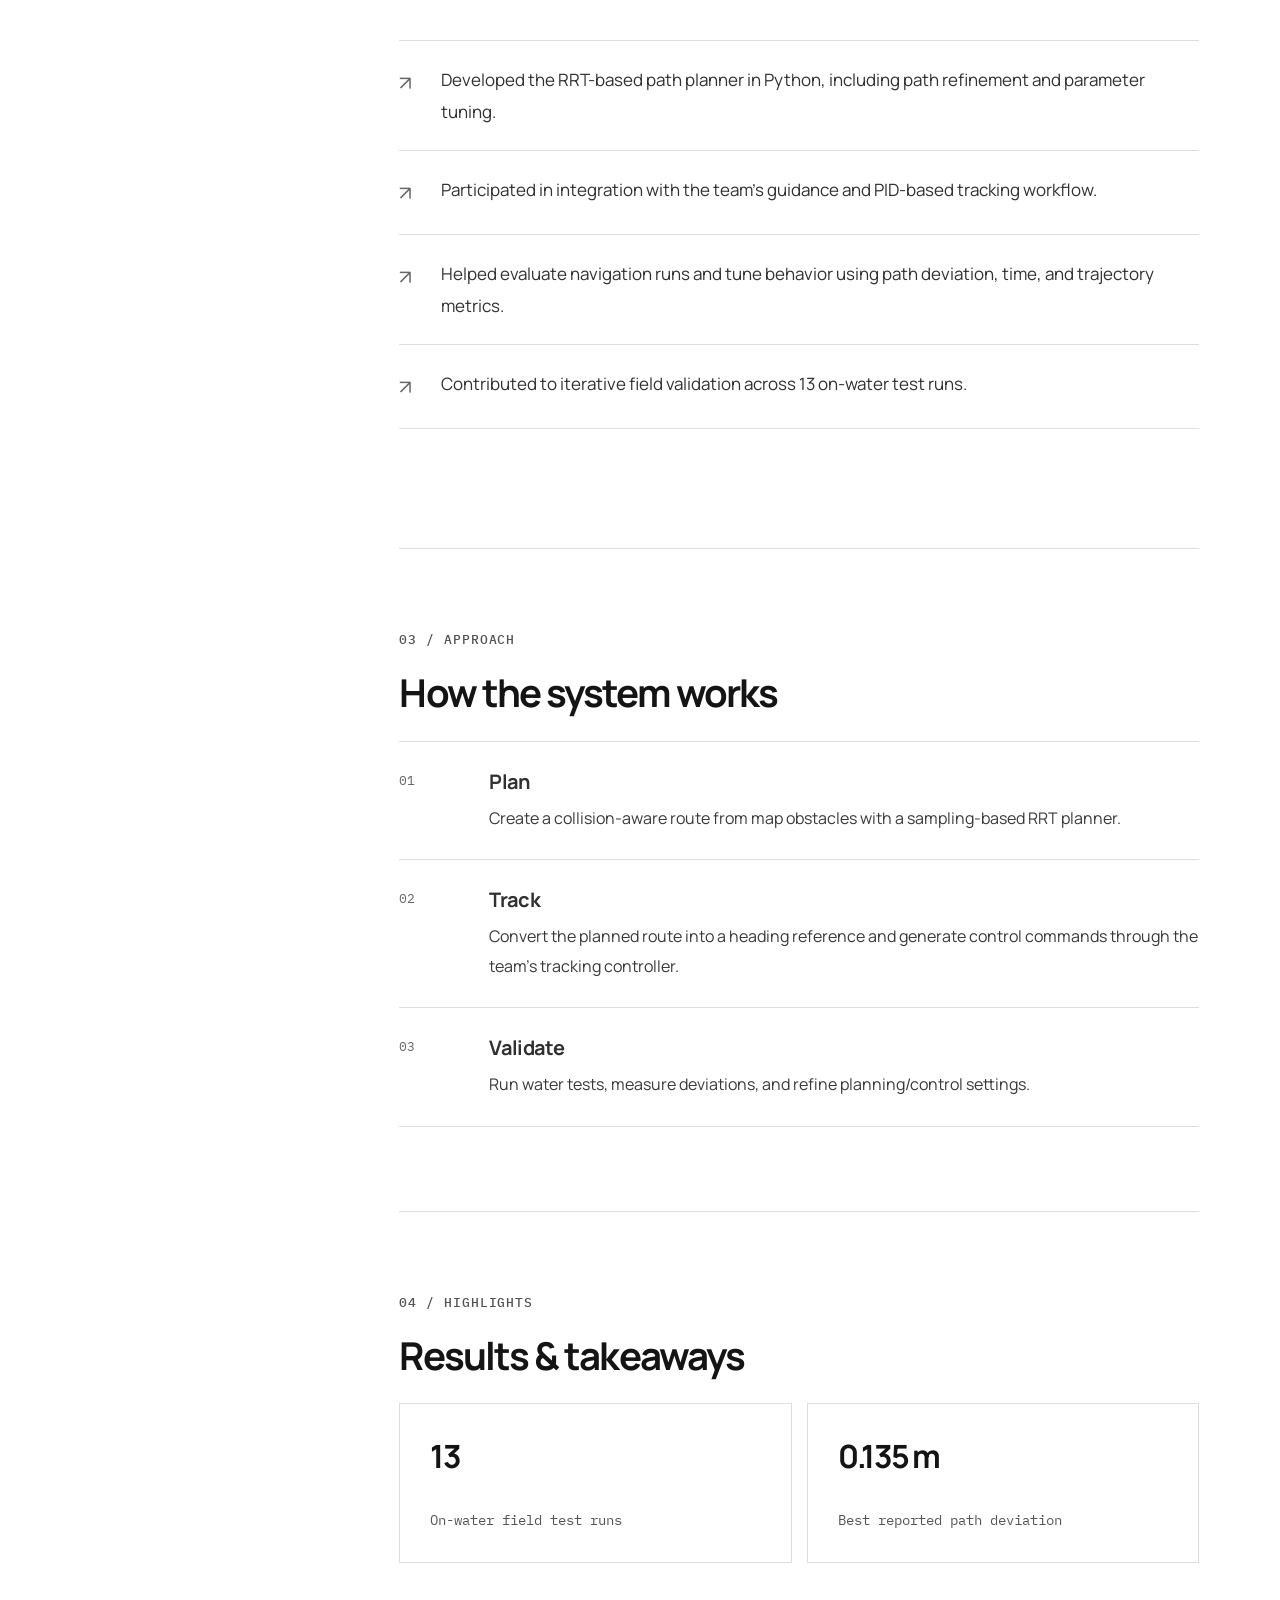
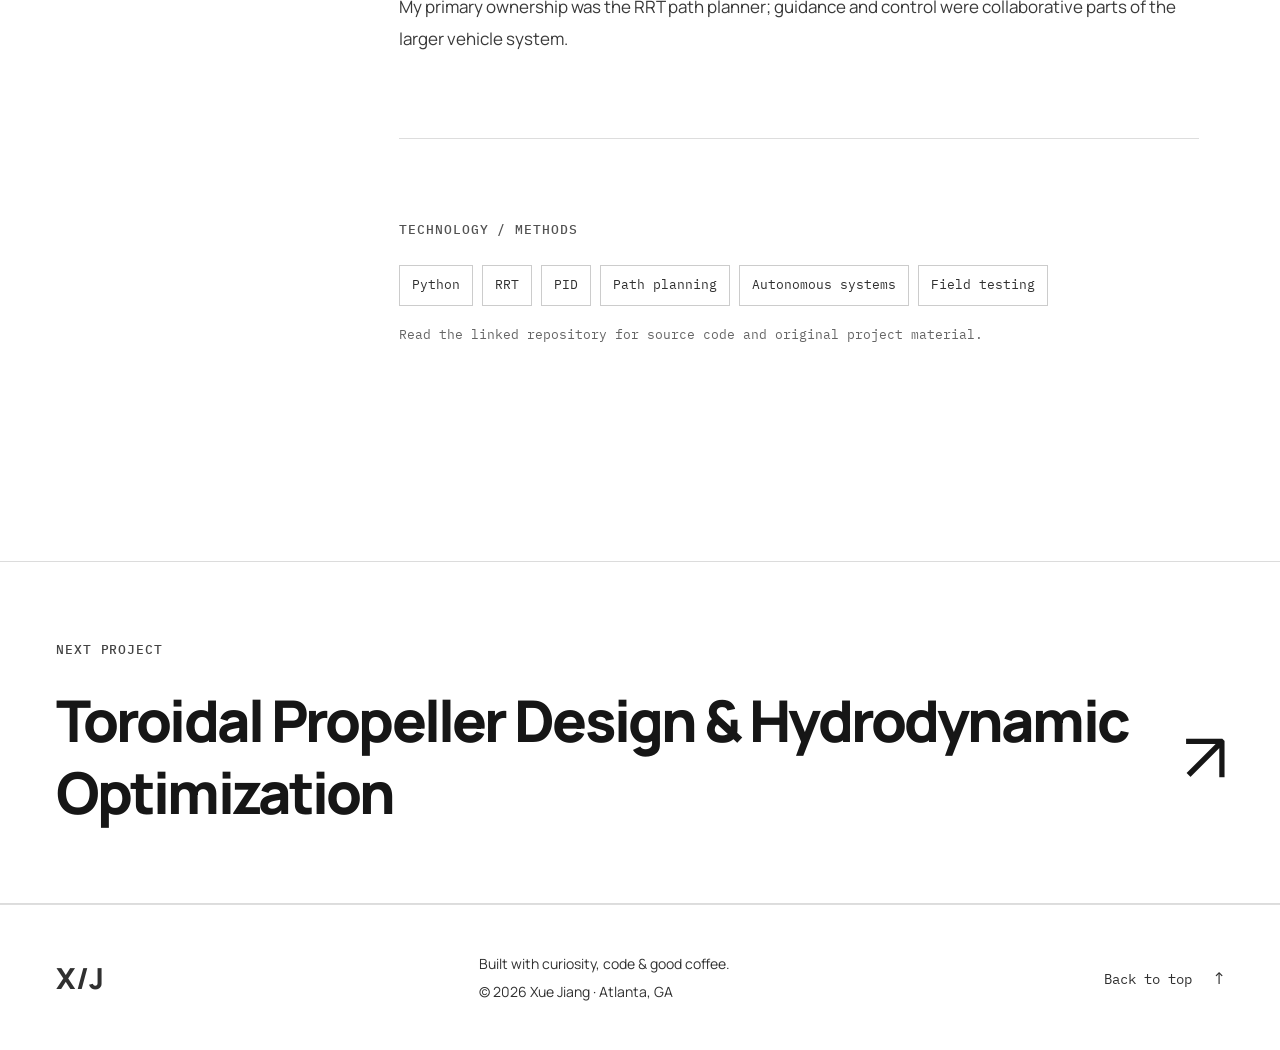
==== commit 8e518733: "Match browser theme to pure-white portfolio background" ====
--- a/projects/autonomous-marine-vehicle/index.html
+++ b/projects/autonomous-marine-vehicle/index.html
@@ -1,7 +1,7 @@
 <!doctype html>
 <html lang="en"><head>
 <meta charset="utf-8"><meta name="viewport" content="width=device-width, initial-scale=1">
-<meta name="theme-color" content="#f6f6f1"><meta name="color-scheme" content="light">
+<meta name="theme-color" content="#ffffff"><meta name="color-scheme" content="light">
 <title>Autonomous Marine Vehicle Navigation &amp; Control | Xue Jiang</title>
 <meta name="description" content="Developing an RRT path planner and validating an autonomous model boat through iterative field testing.">
 <link rel="canonical" href="https://choppa129.github.io/projects/autonomous-marine-vehicle/">
--- a/assets/style.css
+++ b/assets/style.css
@@ -1,47 +1,227 @@
-:root{--paper:#f6f6f1;--white:#fff;--ink:#142129;--ink2:#2b3a43;--muted:#64717a;--line:#d9dedc;--accent:#caff9f;--lime:#ddffc3;--blue:#3a6be5;--dark:#11232d;--dark2:#172f3a;--font:'Manrope','DM Sans',system-ui,-apple-system,sans-serif;--mono:'IBM Plex Mono',ui-monospace,monospace}
-*{box-sizing:border-box}html{scroll-behavior:smooth;scroll-padding-top:85px}body{margin:0;background:var(--paper);color:var(--ink);font-family:var(--font);-webkit-font-smoothing:antialiased}a{color:inherit;text-decoration:none}button{font:inherit}img{max-width:100%;display:block}h1,h2,h3,p{margin-top:0}::selection{background:#c0eb9b;color:#142129}.container{max-width:1300px;width:calc(100% - 112px);margin:0 auto}.section-pad{padding:125px 0}.skip-link{position:absolute;left:10px;top:-70px;background:var(--accent);padding:10px 18px;z-index:100}.skip-link:focus{top:10px}a:focus-visible,button:focus-visible{outline:3px solid #3e79ed;outline-offset:4px}
-.site-header{position:sticky;top:0;z-index:50;background:rgba(246,246,241,.9);backdrop-filter:blur(18px);border-bottom:1px solid rgba(20,33,41,.10)}.nav-shell{height:86px;display:flex;align-items:center;justify-content:space-between}.logo{display:flex;align-items:center;gap:15px}.logo-mark{height:45px;width:52px;background:var(--ink);color:var(--white);display:flex;align-items:center;justify-content:center;font-weight:800;font-size:17px;letter-spacing:-.08em}.logo-slash{color:var(--accent);margin:0 3px}.logo-label{font-weight:800;font-size:13px;line-height:1.23;letter-spacing:.075em}.logo-detail{font-size:8px;font-family:var(--mono);font-weight:400;display:block;letter-spacing:.06em;margin-top:5px;color:#677177}.site-nav{display:flex;align-items:center;gap:38px;font-size:12px;font-weight:700}.site-nav>a:not(.nav-contact){transition:color .2s}.site-nav>a:not(.nav-contact):hover{color:#598d48}.nav-contact{border:1px solid #192c34;padding:13px 18px;display:flex;gap:22px;align-items:center;transition:background .2s}.nav-contact:hover{background:var(--lime)}.nav-contact span{font-size:17px}.menu-toggle{display:none}
-.eyebrow,.section-index,.micro-note,.hero-intro,.detail-label,.breadcrumb{font-family:var(--mono);letter-spacing:.075em;font-size:11px;font-weight:500}.eyebrow{display:flex;align-items:center;gap:12px;color:var(--ink2)}.eyebrow-line{height:1px;width:24px;background:var(--ink)}.eyebrow-small{margin-left:auto;color:#68767d}.hero{padding-top:95px;padding-bottom:110px}.hero-grid{display:grid;grid-template-columns:1.04fr .96fr;align-items:center;gap:7%}.hero-copy{min-width:0}.hero-intro{margin:53px 0 22px;font-weight:600;color:#4b5d61}.wave{font-size:23px;vertical-align:middle;margin-left:5px;color:#5a8949}.hero h1{font-size:clamp(52px,5.15vw,86px);line-height:1.14;letter-spacing:-.071em;margin:0 0 29px;font-weight:800}.hero h1 em,.section-title-row h2 em,.experience-grid h2 em,.publication-layout h2 em,.contact-grid h2 em{font-style:normal;font-weight:500;color:#6a9f5a}.period{color:#88bf70}.hero-desc{color:#51626b;max-width:565px;font-size:15px;line-height:1.98;margin:0}.hero-desc strong{color:#21313b;font-weight:800}.hero-actions{display:flex;gap:31px;align-items:center;margin-top:32px}.btn{display:inline-flex;align-items:center;justify-content:space-between;gap:28px;font-size:12px;font-weight:800;min-height:52px;padding:0 22px;transition:transform .2s,background .2s}.btn:hover{transform:translateY(-3px)}.btn span{font-size:20px;font-weight:400}.btn-dark{background:var(--ink);color:white}.btn-dark:hover{background:#334a54}.btn-light{background:var(--accent);color:var(--dark)}.btn-light:hover{background:white}.btn-outline{border:1px solid #9eaead;background:transparent}.text-link{font-size:12px;font-weight:700;border-bottom:1px solid #a7b0ac;padding-bottom:8px}.text-link span{margin-left:9px}.hero-status{font-family:var(--mono);font-size:10px;display:flex;align-items:center;gap:10px;margin-top:49px;color:#536368}.status-dot{width:8px;height:8px;border-radius:50%;background:#7fb35f;box-shadow:0 0 0 5px #dcebd3}.hero-visual{height:min(625px,49vw);min-height:510px}.hero-art{height:100%;width:100%;background:var(--dark);overflow:hidden;position:relative;border-radius:2px;box-shadow:25px 24px 0 #e8ede4}.hero-art>img{width:100%;height:100%;object-fit:cover}.art-flag{position:absolute;font-family:var(--mono);font-size:10px;font-weight:500;letter-spacing:.09em;color:#d2e3df;z-index:2}.flag-top{top:28px;left:28px;padding:10px 12px;border:1px solid #5d7480}.flag-bottom{bottom:30px;left:30px;right:30px;display:flex;justify-content:space-between;align-items:center;padding-top:14px;border-top:1px solid #4e6c78}.flag-arrow{font-size:20px;color:var(--accent)}
-.overview-rail{border-top:1px solid var(--line);border-bottom:1px solid var(--line)}.overview-inner{min-height:120px;display:grid;grid-template-columns:1fr 1.3fr 1.45fr 80px;align-items:center}.overview-inner>div:not(:first-child){border-left:1px solid var(--line);padding-left:35px}.overview-inner>div{min-height:49px;display:flex;flex-direction:column;justify-content:center}.overview-label{font:10px var(--mono);color:#738087;letter-spacing:.06em;margin-bottom:11px}.overview-inner strong{font-size:12px;font-weight:800}.overview-inner .rail-round{font-size:31px;align-items:end;border-left:1px solid var(--line);color:#497a42;padding-right:9px}
-.section-index{display:inline-block;color:#688263;letter-spacing:.07em}.section-index.light{color:#bceaa5}.about-grid{display:grid;grid-template-columns:1fr .95fr;gap:13%}.section-heading h2,.experience-grid h2,.publication-layout h2{font-size:clamp(39px,4vw,62px);line-height:1.18;letter-spacing:-.056em;margin:31px 0 0;max-width:550px}.serif-em{font-style:normal;color:#729d65}.about-content{padding-top:22px}.about-content p{color:#607076;font-size:14px;line-height:2;margin-bottom:18px}.about-content .about-lead{font-size:19px;color:var(--ink);line-height:1.75;font-weight:600}.about-tags{display:flex;gap:9px;flex-wrap:wrap;margin:26px 0}.about-tags span{border:1px solid #c7d1c9;color:#425d4d;background:#fbfcf9;font:10px var(--mono);padding:10px 12px}.inline-arrow{font-weight:800;font-size:12px;display:inline-block;margin-top:15px;border-bottom:1px solid #88a389;padding-bottom:9px}.inline-arrow span{margin-left:24px;font-size:16px}
-.research-section{background:var(--dark);color:white}.section-topline{display:flex;align-items:center;justify-content:space-between}.micro-note{color:#84928e;font-size:10px}.research-section .micro-note{color:#a4b4b6}.section-title-row{display:flex;align-items:end;justify-content:space-between;gap:60px;margin:28px 0 44px}.section-title-row h2{max-width:900px;font-size:clamp(37px,4.05vw,65px);line-height:1.2;letter-spacing:-.056em;margin:0;font-weight:800}.section-title-row h2 em{color:var(--accent)}.section-title-row p{color:#a7bbc0;line-height:1.85;max-width:275px;min-width:250px;font-size:12px;margin:0 0 7px}.research-grid{display:grid;grid-template-columns:1fr 1fr;gap:24px}.project-card{display:block;min-width:0}.research-project{border:1px solid #3b5059;padding:13px 13px 25px;transition:border .25s,transform .25s;background:#1a303a}.research-project:hover{border-color:#b6d69a;transform:translateY(-5px)}.project-visual{overflow:hidden;position:relative}.project-visual img{width:100%;aspect-ratio:1.55;object-fit:cover;transition:transform .5s}.project-card:hover .project-visual img{transform:scale(1.04)}.visual-number{position:absolute;top:18px;left:20px;font:11px var(--mono);background:rgba(235,245,232,.9);padding:9px 12px;color:#182b32}.research-project .project-meta,.research-project h3,.research-project>p,.research-project .card-foot{margin-left:16px;margin-right:16px}.project-meta{display:flex;justify-content:space-between;margin-top:27px;font:10px var(--mono);letter-spacing:.05em;color:#a7c89c;text-transform:uppercase}.project-card h3{font-size:clamp(22px,2.2vw,31px);letter-spacing:-.045em;line-height:1.3;margin-top:15px;margin-bottom:12px;font-weight:800}.project-card>p{font-size:12px;line-height:1.85;color:#acbfc1;min-height:45px;max-width:500px}.card-foot{display:flex;align-items:center;justify-content:space-between;border-top:1px solid #45575f;margin-top:25px;padding-top:18px;font:10px var(--mono);color:#bed0ce}.circle-arrow{height:35px;width:35px;border:1px solid #7d9899;border-radius:50%;display:flex;align-items:center;justify-content:center;font-size:18px}.research-disclaimer{font:10px var(--mono);color:#869da1;margin:30px 0 0}
-.work-section{background:#eef0e9}.work-title h2{max-width:720px}.work-title h2 em{color:#729d65}.work-title p{color:#6c7b79}.project-grid{display:grid;grid-template-columns:repeat(3,minmax(0,1fr));gap:27px}.project-grid .project-card{background:var(--paper);border:1px solid #d2dad2;padding:11px 11px 25px;transition:transform .25s,box-shadow .25s}.project-grid .project-card:hover{transform:translateY(-5px);box-shadow:0 18px 25px rgba(17,35,45,.08)}.project-grid .project-visual img{aspect-ratio:1.4}.project-grid .project-meta,.project-grid h3,.project-grid>p,.project-grid .card-foot{margin-left:14px;margin-right:14px}.project-grid .project-meta{color:#617f5a}.project-grid .project-card h3{font-size:22px;min-height:59px}.project-grid .project-card>p{color:#6c7978;min-height:89px}.project-grid .card-foot{border-top:1px solid #d8ded8;color:#53655e}.project-grid .circle-arrow{border-color:#b8c5bd}
-.experience-section{background:var(--paper)}.experience-grid{display:grid;grid-template-columns:.8fr 1.2fr;gap:11%}.experience-grid h2{margin-top:29px}.experience-grid h2 em,.publication-layout h2 em{color:#6b9b62}.experience-sub{max-width:320px;color:#687877;line-height:1.9;font-size:13px;margin-top:27px}.timeline{border-top:1px solid #bdcac3;margin-top:7px}.timeline-item{display:grid;grid-template-columns:135px 1fr 28px;align-items:start;gap:22px;padding:27px 0;border-bottom:1px solid #cad2cd}.timeline-date{font:10px var(--mono);color:#70916b;margin-top:5px}.timeline-item h3{font-size:17px;margin-bottom:7px;letter-spacing:-.025em}.timeline-item p{color:#76837f;font-size:12px;line-height:1.75;margin:0}.timeline-item>span{font:10px var(--mono);color:#9cab9e;text-align:right}
-.publication-section{background:#e8ede5}.publication-layout{display:grid;grid-template-columns:.95fr 1.05fr;gap:11%}.pub-panel{border-top:2px solid var(--ink);padding:25px 0 0}.pub-top,.pub-bottom{display:flex;gap:15px;align-items:center;font:10px var(--mono);letter-spacing:.02em}.pub-top{justify-content:space-between;color:#51764d}.pub-top span:last-child{font-size:21px}.pub-panel h3{font-size:23px;line-height:1.55;letter-spacing:-.032em;margin:31px 0}.pub-panel p{color:#687873;font-size:13px}.pub-bottom{gap:18px;margin-top:36px;flex-wrap:wrap;color:#4e6a56}.pub-bottom span{border-bottom:1px solid #a6ba9f;padding-bottom:8px}
-.contact-section{background:#12313b;color:white;overflow:hidden;position:relative}.contact-grid{display:grid;grid-template-columns:1fr .7fr;gap:14%;position:relative;z-index:2}.contact-grid h2{font-size:clamp(45px,5vw,76px);letter-spacing:-.055em;line-height:1.14;margin:30px 0 0}.contact-grid h2 em{color:var(--accent)}.contact-copy{align-self:end;max-width:400px}.contact-copy>p:first-child{line-height:2;font-size:15px;color:#c0d5d5}.contact-copy .btn{margin-top:24px}.contact-note{color:#9fb7b8;font:10px var(--mono);line-height:1.8;margin-top:22px}.contact-orbit{border:1px solid rgba(206,255,168,.16);position:absolute;border-radius:50%;width:520px;height:520px;right:-180px;top:-150px}.orbit-two{width:400px;height:400px;right:-120px;top:-90px}.site-footer{background:#0b1e26;color:#a6bab8}.footer-inner{min-height:145px;display:flex;justify-content:space-between;align-items:center;gap:40px}.footer-monogram{font-weight:800;color:var(--accent);font-size:29px}.footer-inner p{font-size:11px;line-height:1.95;margin:0}.footer-inner p span{color:#647e82}.footer-inner a:last-child{font:11px var(--mono)}.footer-inner a:last-child span{font-size:17px;margin-left:14px}
+:root{--paper:#f6f6f6;--white:#ffffff;--ink:#1f1f1f;--ink2:#373737;--muted:#6f6f6f;--line:#dddddd;--accent:#ededed;--lime:#f3f3f3;--blue:#696969;--dark:#202020;--dark2:#2b2b2b;--font:'Manrope','DM Sans',system-ui,-apple-system,sans-serif;--mono:'IBM Plex Mono',ui-monospace,monospace}
+*{box-sizing:border-box}html{scroll-behavior:smooth;scroll-padding-top:85px}body{margin:0;background:var(--paper);color:var(--ink);font-family:var(--font);-webkit-font-smoothing:antialiased}a{color:inherit;text-decoration:none}button{font:inherit}img{max-width:100%;display:block}h1,h2,h3,p{margin-top:0}::selection{background:#dcdcdc;color:#1f1f1f}.container{max-width:1300px;width:calc(100% - 112px);margin:0 auto}.section-pad{padding:125px 0}.skip-link{position:absolute;left:10px;top:-70px;background:var(--accent);padding:10px 18px;z-index:100}.skip-link:focus{top:10px}a:focus-visible,button:focus-visible{outline:3px solid #757575;outline-offset:4px}
+.site-header{position:sticky;top:0;z-index:50;background:rgba(246,246,246,.9);backdrop-filter:blur(18px);border-bottom:1px solid rgba(31,31,31,.10)}.nav-shell{height:86px;display:flex;align-items:center;justify-content:space-between}.logo{display:flex;align-items:center;gap:15px}.logo-mark{height:45px;width:52px;background:var(--ink);color:var(--white);display:flex;align-items:center;justify-content:center;font-weight:800;font-size:17px;letter-spacing:-.08em}.logo-slash{color:var(--accent);margin:0 3px}.logo-label{font-weight:800;font-size:13px;line-height:1.23;letter-spacing:.075em}.logo-detail{font-size:8px;font-family:var(--mono);font-weight:400;display:block;letter-spacing:.06em;margin-top:5px;color:#6f6f6f}.site-nav{display:flex;align-items:center;gap:38px;font-size:12px;font-weight:700}.site-nav>a:not(.nav-contact){transition:color .2s}.site-nav>a:not(.nav-contact):hover{color:#7d7d7d}.nav-contact{border:1px solid #292929;padding:13px 18px;display:flex;gap:22px;align-items:center;transition:background .2s}.nav-contact:hover{background:var(--lime)}.nav-contact span{font-size:17px}.menu-toggle{display:none}
+.eyebrow,.section-index,.micro-note,.hero-intro,.detail-label,.breadcrumb{font-family:var(--mono);letter-spacing:.075em;font-size:11px;font-weight:500}.eyebrow{display:flex;align-items:center;gap:12px;color:var(--ink2)}.eyebrow-line{height:1px;width:24px;background:var(--ink)}.eyebrow-small{margin-left:auto;color:#747474}.hero{padding-top:95px;padding-bottom:110px}.hero-grid{display:grid;grid-template-columns:1.04fr .96fr;align-items:center;gap:7%}.hero-copy{min-width:0}.hero-intro{margin:53px 0 22px;font-weight:600;color:#595959}.wave{font-size:23px;vertical-align:middle;margin-left:5px;color:#7a7a7a}.hero h1{font-size:clamp(52px,5.15vw,86px);line-height:1.14;letter-spacing:-.071em;margin:0 0 29px;font-weight:800}.hero h1 em,.section-title-row h2 em,.experience-grid h2 em,.publication-layout h2 em,.contact-grid h2 em{font-style:normal;font-weight:500;color:#8f8f8f}.period{color:#aeaeae}.hero-desc{color:#5f5f5f;max-width:565px;font-size:15px;line-height:1.98;margin:0}.hero-desc strong{color:#2e2e2e;font-weight:800}.hero-actions{display:flex;gap:31px;align-items:center;margin-top:32px}.btn{display:inline-flex;align-items:center;justify-content:space-between;gap:28px;font-size:12px;font-weight:800;min-height:52px;padding:0 22px;transition:transform .2s,background .2s}.btn:hover{transform:translateY(-3px)}.btn span{font-size:20px;font-weight:400}.btn-dark{background:var(--ink);color:white}.btn-dark:hover{background:#464646}.btn-light{background:var(--accent);color:var(--dark)}.btn-light:hover{background:white}.btn-outline{border:1px solid #ababab;background:transparent}.text-link{font-size:12px;font-weight:700;border-bottom:1px solid #aeaeae;padding-bottom:8px}.text-link span{margin-left:9px}.hero-status{font-family:var(--mono);font-size:10px;display:flex;align-items:center;gap:10px;margin-top:49px;color:#606060}.status-dot{width:8px;height:8px;border-radius:50%;background:#a2a2a2;box-shadow:0 0 0 5px #e6e6e6}.hero-visual{height:min(625px,49vw);min-height:510px}.hero-art{height:100%;width:100%;background:var(--dark);overflow:hidden;position:relative;border-radius:2px;box-shadow:25px 24px 0 #ebebeb}.hero-art>img{width:100%;height:100%;object-fit:cover}.art-flag{position:absolute;font-family:var(--mono);font-size:10px;font-weight:500;letter-spacing:.09em;color:#dfdfdf;z-index:2}.flag-top{top:28px;left:28px;padding:10px 12px;border:1px solid #707070}.flag-bottom{bottom:30px;left:30px;right:30px;display:flex;justify-content:space-between;align-items:center;padding-top:14px;border-top:1px solid #666666}.flag-arrow{font-size:20px;color:var(--accent)}
+.overview-rail{border-top:1px solid var(--line);border-bottom:1px solid var(--line)}.overview-inner{min-height:120px;display:grid;grid-template-columns:1fr 1.3fr 1.45fr 80px;align-items:center}.overview-inner>div:not(:first-child){border-left:1px solid var(--line);padding-left:35px}.overview-inner>div{min-height:49px;display:flex;flex-direction:column;justify-content:center}.overview-label{font:10px var(--mono);color:#7e7e7e;letter-spacing:.06em;margin-bottom:11px}.overview-inner strong{font-size:12px;font-weight:800}.overview-inner .rail-round{font-size:31px;align-items:end;border-left:1px solid var(--line);color:#6c6c6c;padding-right:9px}
+.section-index{display:inline-block;color:#7a7a7a;letter-spacing:.07em}.section-index.light{color:#dbdbdb}.about-grid{display:grid;grid-template-columns:1fr .95fr;gap:13%}.section-heading h2,.experience-grid h2,.publication-layout h2{font-size:clamp(39px,4vw,62px);line-height:1.18;letter-spacing:-.056em;margin:31px 0 0;max-width:550px}.serif-em{font-style:normal;color:#909090}.about-content{padding-top:22px}.about-content p{color:#6d6d6d;font-size:14px;line-height:2;margin-bottom:18px}.about-content .about-lead{font-size:19px;color:var(--ink);line-height:1.75;font-weight:600}.about-tags{display:flex;gap:9px;flex-wrap:wrap;margin:26px 0}.about-tags span{border:1px solid #cecece;color:#565656;background:#fcfcfc;font:10px var(--mono);padding:10px 12px}.inline-arrow{font-weight:800;font-size:12px;display:inline-block;margin-top:15px;border-bottom:1px solid #9b9b9b;padding-bottom:9px}.inline-arrow span{margin-left:24px;font-size:16px}
+.research-section{background:var(--dark);color:white}.section-topline{display:flex;align-items:center;justify-content:space-between}.micro-note{color:#8f8f8f;font-size:10px}.research-section .micro-note{color:#b1b1b1}.section-title-row{display:flex;align-items:end;justify-content:space-between;gap:60px;margin:28px 0 44px}.section-title-row h2{max-width:900px;font-size:clamp(37px,4.05vw,65px);line-height:1.2;letter-spacing:-.056em;margin:0;font-weight:800}.section-title-row h2 em{color:var(--accent)}.section-title-row p{color:#b7b7b7;line-height:1.85;max-width:275px;min-width:250px;font-size:12px;margin:0 0 7px}.research-grid{display:grid;grid-template-columns:1fr 1fr;gap:24px}.project-card{display:block;min-width:0}.research-project{border:1px solid #4c4c4c;padding:13px 13px 25px;transition:border .25s,transform .25s;background:#2c2c2c}.research-project:hover{border-color:#cbcbcb;transform:translateY(-5px)}.project-visual{overflow:hidden;position:relative}.project-visual img{width:100%;aspect-ratio:1.55;object-fit:cover;transition:transform .5s}.project-card:hover .project-visual img{transform:scale(1.04)}.visual-number{position:absolute;top:18px;left:20px;font:11px var(--mono);background:rgba(242,242,242,.9);padding:9px 12px;color:#272727}.research-project .project-meta,.research-project h3,.research-project>p,.research-project .card-foot{margin-left:16px;margin-right:16px}.project-meta{display:flex;justify-content:space-between;margin-top:27px;font:10px var(--mono);letter-spacing:.05em;color:#bebebe;text-transform:uppercase}.project-card h3{font-size:clamp(22px,2.2vw,31px);letter-spacing:-.045em;line-height:1.3;margin-top:15px;margin-bottom:12px;font-weight:800}.project-card>p{font-size:12px;line-height:1.85;color:#bbbbbb;min-height:45px;max-width:500px}.card-foot{display:flex;align-items:center;justify-content:space-between;border-top:1px solid #545454;margin-top:25px;padding-top:18px;font:10px var(--mono);color:#cccccc}.circle-arrow{height:35px;width:35px;border:1px solid #929292;border-radius:50%;display:flex;align-items:center;justify-content:center;font-size:18px}.research-disclaimer{font:10px var(--mono);color:#989898;margin:30px 0 0}
+.work-section{background:#efefef}.work-title h2{max-width:720px}.work-title h2 em{color:#909090}.work-title p{color:#787878}.project-grid{display:grid;grid-template-columns:repeat(3,minmax(0,1fr));gap:27px}.project-grid .project-card{background:var(--paper);border:1px solid #d8d8d8;padding:11px 11px 25px;transition:transform .25s,box-shadow .25s}.project-grid .project-card:hover{transform:translateY(-5px);box-shadow:0 18px 25px rgba(32,32,32,.08)}.project-grid .project-visual img{aspect-ratio:1.4}.project-grid .project-meta,.project-grid h3,.project-grid>p,.project-grid .card-foot{margin-left:14px;margin-right:14px}.project-grid .project-meta{color:#767676}.project-grid .project-card h3{font-size:22px;min-height:59px}.project-grid .project-card>p{color:#767676;min-height:89px}.project-grid .card-foot{border-top:1px solid #dcdcdc;color:#616161}.project-grid .circle-arrow{border-color:#c2c2c2}
+.experience-section{background:var(--paper)}.experience-grid{display:grid;grid-template-columns:.8fr 1.2fr;gap:11%}.experience-grid h2{margin-top:29px}.experience-grid h2 em,.publication-layout h2 em{color:#8d8d8d}.experience-sub{max-width:320px;color:#757575;line-height:1.9;font-size:13px;margin-top:27px}.timeline{border-top:1px solid #c7c7c7;margin-top:7px}.timeline-item{display:grid;grid-template-columns:135px 1fr 28px;align-items:start;gap:22px;padding:27px 0;border-bottom:1px solid #d0d0d0}.timeline-date{font:10px var(--mono);color:#878787;margin-top:5px}.timeline-item h3{font-size:17px;margin-bottom:7px;letter-spacing:-.025em}.timeline-item p{color:#808080;font-size:12px;line-height:1.75;margin:0}.timeline-item>span{font:10px var(--mono);color:#a7a7a7;text-align:right}
+.publication-section{background:#ebebeb}.publication-layout{display:grid;grid-template-columns:.95fr 1.05fr;gap:11%}.pub-panel{border-top:2px solid var(--ink);padding:25px 0 0}.pub-top,.pub-bottom{display:flex;gap:15px;align-items:center;font:10px var(--mono);letter-spacing:.02em}.pub-top{justify-content:space-between;color:#6b6b6b}.pub-top span:last-child{font-size:21px}.pub-panel h3{font-size:23px;line-height:1.55;letter-spacing:-.032em;margin:31px 0}.pub-panel p{color:#747474;font-size:13px}.pub-bottom{gap:18px;margin-top:36px;flex-wrap:wrap;color:#636363}.pub-bottom span{border-bottom:1px solid #b4b4b4;padding-bottom:8px}
+.contact-section{background:#2b2b2b;color:white;overflow:hidden;position:relative}.contact-grid{display:grid;grid-template-columns:1fr .7fr;gap:14%;position:relative;z-index:2}.contact-grid h2{font-size:clamp(45px,5vw,76px);letter-spacing:-.055em;line-height:1.14;margin:30px 0 0}.contact-grid h2 em{color:var(--accent)}.contact-copy{align-self:end;max-width:400px}.contact-copy>p:first-child{line-height:2;font-size:15px;color:#d1d1d1}.contact-copy .btn{margin-top:24px}.contact-note{color:#b2b2b2;font:10px var(--mono);line-height:1.8;margin-top:22px}.contact-orbit{border:1px solid rgba(238,238,238,.16);position:absolute;border-radius:50%;width:520px;height:520px;right:-180px;top:-150px}.orbit-two{width:400px;height:400px;right:-120px;top:-90px}.site-footer{background:#1b1b1b;color:#b6b6b6}.footer-inner{min-height:145px;display:flex;justify-content:space-between;align-items:center;gap:40px}.footer-monogram{font-weight:800;color:var(--accent);font-size:29px}.footer-inner p{font-size:11px;line-height:1.95;margin:0}.footer-inner p span{color:#797979}.footer-inner a:last-child{font:11px var(--mono)}.footer-inner a:last-child span{font-size:17px;margin-left:14px}
 /* PROJECT DETAILS */
-.detail-hero{padding-top:50px;padding-bottom:0}.breadcrumb{display:inline-flex;gap:14px;align-items:center;color:#648161;padding:16px 0;margin-bottom:47px}.breadcrumb span{font-size:23px}.detail-hero-grid{display:grid;grid-template-columns:1fr .95fr;gap:7%;align-items:center}.detail-label{color:#689365;text-transform:uppercase}.detail-hero h1{font-size:clamp(40px,4.55vw,72px);letter-spacing:-.06em;line-height:1.16;margin:26px 0 25px}.detail-summary{color:#52666b;font-size:16px;line-height:1.9;max-width:600px}.detail-buttons{display:flex;flex-wrap:wrap;gap:11px;margin-top:34px}.detail-art{background:#17333c;position:relative;border-radius:2px;overflow:hidden}.detail-art>img{width:100%;aspect-ratio:1.25;object-fit:cover}.detail-art-caption{position:absolute;bottom:0;left:0;right:0;display:flex;justify-content:space-between;color:#c6e0db;padding:15px 22px;border-top:1px solid rgba(204,230,230,.2);background:rgba(14,34,44,.55);font:10px var(--mono);letter-spacing:.03em}.detail-art-caption span{font-size:16px}.detail-facts{display:grid;grid-template-columns:repeat(3,1fr);border-top:1px solid #cbd5ce;border-bottom:1px solid #cbd5ce;margin-top:90px}.detail-facts div{padding:28px 10px 32px 0}.detail-facts div:not(:first-child){padding-left:40px;border-left:1px solid #cbd5ce}.detail-facts span{font:10px var(--mono);color:#7b8d86;display:block;margin-bottom:12px}.detail-facts strong{font-size:15px;letter-spacing:-.03em}.detail-content{padding-top:115px}.detail-content-grid{display:grid;grid-template-columns:215px 1fr;gap:11%}.detail-aside{position:sticky;top:130px;align-self:start}.detail-aside>span{font:10px var(--mono);color:#6e886f}.vertical-rule{height:42px;border-left:1px solid #a4b4aa;margin:21px 0 0 6px}.detail-aside nav{display:grid;gap:18px}.detail-aside nav a{font:11px var(--mono);color:#71807c;transition:color .2s}.detail-aside nav a:hover{color:var(--ink)}.article-content{max-width:800px}.article-content section{padding-bottom:84px;border-bottom:1px solid #d4ddd5;margin-bottom:78px}.article-content h2{font-size:clamp(33px,3vw,46px);line-height:1.16;letter-spacing:-.05em;margin:22px 0 25px}.article-content p{color:#5f7175;font-size:14px;line-height:2}.article-content .article-lead{font-size:21px;color:#283c42;line-height:1.74;letter-spacing:-.02em;font-weight:600}.contributions{list-style:none;padding:0;margin:35px 0}.contributions li{display:grid;grid-template-columns:25px 1fr;gap:17px;border-top:1px solid #dce2db;padding:23px 0;color:#465e65;line-height:1.9;font-size:14px}.contributions li:last-child{border-bottom:1px solid #dce2db}.li-arrow{color:#6a9d63;font-size:20px}.workflow{display:grid;border-top:1px solid #d8e1d9}.workflow-step{display:grid;grid-template-columns:70px 1fr;gap:20px;padding:26px 0;border-bottom:1px solid #d8e1d9}.step-no{font:13px var(--mono);color:#7ba16f;padding-top:4px}.workflow-step h3{font-size:20px;letter-spacing:-.035em;margin:0 0 9px}.workflow-step p{margin:0}.highlight-grid{display:grid;grid-template-columns:1fr 1fr;gap:15px}.highlight{border:1px solid #cbd8cc;background:#eff4ec;min-height:160px;padding:30px;display:flex;flex-direction:column;justify-content:space-between}.highlight strong{font-size:32px;letter-spacing:-.055em}.highlight span{font:11px var(--mono);color:#708273;line-height:1.7}.article-content .article-note{margin:28px 0 0}.detail-tools{padding-bottom:80px}.detail-tools .about-tags{margin-bottom:20px}.diagram-note{font:10px var(--mono)!important;color:#8d9b95!important}.next-project{background:var(--dark);color:white;padding:75px 0}.next-project a{display:flex;justify-content:space-between;gap:30px;align-items:center;font-size:clamp(30px,4.5vw,65px);line-height:1.25;font-weight:800;letter-spacing:-.05em;margin-top:25px}.next-project .next-arrow{color:var(--accent);font-weight:400;font-size:70px;transition:transform .2s}.next-project a:hover .next-arrow{transform:translate(5px,-5px)}
+.detail-hero{padding-top:50px;padding-bottom:0}.breadcrumb{display:inline-flex;gap:14px;align-items:center;color:#797979;padding:16px 0;margin-bottom:47px}.breadcrumb span{font-size:23px}.detail-hero-grid{display:grid;grid-template-columns:1fr .95fr;gap:7%;align-items:center}.detail-label{color:#878787;text-transform:uppercase}.detail-hero h1{font-size:clamp(40px,4.55vw,72px);letter-spacing:-.06em;line-height:1.16;margin:26px 0 25px}.detail-summary{color:#626262;font-size:16px;line-height:1.9;max-width:600px}.detail-buttons{display:flex;flex-wrap:wrap;gap:11px;margin-top:34px}.detail-art{background:#2e2e2e;position:relative;border-radius:2px;overflow:hidden}.detail-art>img{width:100%;aspect-ratio:1.25;object-fit:cover}.detail-art-caption{position:absolute;bottom:0;left:0;right:0;display:flex;justify-content:space-between;color:#dadada;padding:15px 22px;border-top:1px solid rgba(224,224,224,.2);background:rgba(30,30,30,.55);font:10px var(--mono);letter-spacing:.03em}.detail-art-caption span{font-size:16px}.detail-facts{display:grid;grid-template-columns:repeat(3,1fr);border-top:1px solid #d2d2d2;border-bottom:1px solid #d2d2d2;margin-top:90px}.detail-facts div{padding:28px 10px 32px 0}.detail-facts div:not(:first-child){padding-left:40px;border-left:1px solid #d2d2d2}.detail-facts span{font:10px var(--mono);color:#898989;display:block;margin-bottom:12px}.detail-facts strong{font-size:15px;letter-spacing:-.03em}.detail-content{padding-top:115px}.detail-content-grid{display:grid;grid-template-columns:215px 1fr;gap:11%}.detail-aside{position:sticky;top:130px;align-self:start}.detail-aside>span{font:10px var(--mono);color:#818181}.vertical-rule{height:42px;border-left:1px solid #b0b0b0;margin:21px 0 0 6px}.detail-aside nav{display:grid;gap:18px}.detail-aside nav a{font:11px var(--mono);color:#7d7d7d;transition:color .2s}.detail-aside nav a:hover{color:var(--ink)}.article-content{max-width:800px}.article-content section{padding-bottom:84px;border-bottom:1px solid #dbdbdb;margin-bottom:78px}.article-content h2{font-size:clamp(33px,3vw,46px);line-height:1.16;letter-spacing:-.05em;margin:22px 0 25px}.article-content p{color:#6d6d6d;font-size:14px;line-height:2}.article-content .article-lead{font-size:21px;color:#383838;line-height:1.74;letter-spacing:-.02em;font-weight:600}.contributions{list-style:none;padding:0;margin:35px 0}.contributions li{display:grid;grid-template-columns:25px 1fr;gap:17px;border-top:1px solid #e0e0e0;padding:23px 0;color:#595959;line-height:1.9;font-size:14px}.contributions li:last-child{border-bottom:1px solid #e0e0e0}.li-arrow{color:#8e8e8e;font-size:20px}.workflow{display:grid;border-top:1px solid #dfdfdf}.workflow-step{display:grid;grid-template-columns:70px 1fr;gap:20px;padding:26px 0;border-bottom:1px solid #dfdfdf}.step-no{font:13px var(--mono);color:#959595;padding-top:4px}.workflow-step h3{font-size:20px;letter-spacing:-.035em;margin:0 0 9px}.workflow-step p{margin:0}.highlight-grid{display:grid;grid-template-columns:1fr 1fr;gap:15px}.highlight{border:1px solid #d4d4d4;background:#f2f2f2;min-height:160px;padding:30px;display:flex;flex-direction:column;justify-content:space-between}.highlight strong{font-size:32px;letter-spacing:-.055em}.highlight span{font:11px var(--mono);color:#7d7d7d;line-height:1.7}.article-content .article-note{margin:28px 0 0}.detail-tools{padding-bottom:80px}.detail-tools .about-tags{margin-bottom:20px}.diagram-note{font:10px var(--mono)!important;color:#989898!important}.next-project{background:var(--dark);color:white;padding:75px 0}.next-project a{display:flex;justify-content:space-between;gap:30px;align-items:center;font-size:clamp(30px,4.5vw,65px);line-height:1.25;font-weight:800;letter-spacing:-.05em;margin-top:25px}.next-project .next-arrow{color:var(--accent);font-weight:400;font-size:70px;transition:transform .2s}.next-project a:hover .next-arrow{transform:translate(5px,-5px)}
 @media (max-width:1100px){.container{width:calc(100% - 72px)}.site-nav{gap:22px}.hero-grid{gap:5%}.hero h1{font-size:clamp(46px,5.3vw,65px)}.hero-visual{min-height:480px}.project-grid .project-card h3{font-size:20px}.card-foot{gap:10px}.overview-inner{grid-template-columns:1fr 1.1fr 1.4fr 60px}.detail-content-grid{gap:6%}}
-@media (max-width:800px){.container{width:calc(100% - 44px)}.section-pad{padding:75px 0}.nav-shell{height:72px}.menu-toggle{width:42px;height:42px;border:1px solid #b4c2b7;background:transparent;display:flex;justify-content:center;flex-direction:column;gap:5px;align-items:center;z-index:52}.menu-toggle span{height:2px;width:18px;background:#1f3436;transition:transform .2s}.menu-toggle[aria-expanded="true"] span:first-child{transform:translateY(3.5px) rotate(45deg)}.menu-toggle[aria-expanded="true"] span:last-child{transform:translateY(-3.5px) rotate(-45deg)}.site-nav{display:none;position:absolute;left:0;right:0;top:72px;padding:27px 22px 33px;background:var(--paper);box-shadow:0 18px 25px rgba(0,0,0,.12);flex-direction:column;align-items:stretch;gap:0}.site-nav.open{display:flex}.site-nav>a{padding:15px 0;border-bottom:1px solid #d2ddd4}.site-nav .nav-contact{padding:15px;border:1px solid #143039;margin-top:20px}.hero{padding-top:61px}.hero-grid,.about-grid,.experience-grid,.publication-layout,.contact-grid,.detail-hero-grid{grid-template-columns:1fr;gap:45px}.hero-intro{margin-top:35px}.hero h1{font-size:clamp(44px,8.5vw,69px)}.hero-visual{height:600px;min-height:0}.hero-art{box-shadow:12px 13px 0 #e5eae1}.hero-status{margin-top:32px}.overview-inner{grid-template-columns:1fr 1fr;gap:0}.overview-inner>div{padding:21px 14px 19px!important;min-height:104px;border-bottom:1px solid #d2dcd3}.overview-inner>div:not(:first-child){border-left:0}.overview-inner>div:nth-child(even){border-left:1px solid #d2dcd3}.overview-inner .rail-round{align-items:start;font-size:30px}.section-title-row{align-items:start;flex-direction:column;gap:20px}.section-title-row p{max-width:560px}.research-grid{grid-template-columns:1fr}.project-grid{grid-template-columns:1fr 1fr}.project-grid .project-card h3{min-height:0}.project-grid .project-card>p{min-height:0}.about-content{padding:0}.timeline{margin:0}.contact-copy{align-self:start}.detail-hero{padding-top:28px;padding-bottom:0}.detail-art>img{max-height:500px}.detail-facts{margin-top:60px}.detail-content-grid{grid-template-columns:1fr}.detail-aside{display:none}.article-content{max-width:none}.detail-content{padding-top:75px}}
-@media (max-width:550px){.container{width:calc(100% - 36px)}.section-pad{padding:67px 0}.logo-label{font-size:11px}.logo-detail{font-size:7px}.hero{padding-top:44px}.hero-intro{margin:26px 0 21px}.hero h1{font-size:clamp(39px,10vw,55px)}.hero-desc{font-size:14px}.hero-actions{gap:23px;flex-wrap:wrap}.hero-visual{height:400px}.flag-top{top:15px;left:15px;font-size:8px}.flag-bottom{bottom:16px;left:16px;right:16px;font-size:8px}.overview-inner strong{font-size:11px}.section-heading h2,.section-title-row h2,.experience-grid h2,.publication-layout h2{font-size:39px}.about-content .about-lead{font-size:16px}.project-grid{grid-template-columns:1fr}.research-section .project-card h3{font-size:24px}.research-project .project-visual img{aspect-ratio:1.3}.timeline-item{grid-template-columns:100px 1fr 15px;gap:10px}.timeline-date{font-size:9px}.timeline-item h3{font-size:15px}.contact-grid h2{font-size:43px}.footer-inner{min-height:180px;flex-wrap:wrap;gap:12px;padding:22px 0}.footer-inner p{order:2;flex-basis:100%}.detail-hero h1{font-size:41px}.detail-summary{font-size:14px}.detail-facts{grid-template-columns:1fr}.detail-facts div{padding:20px 0!important;border-left:0!important;border-bottom:1px solid #d2dbd2}.detail-facts div:last-child{border-bottom:0}.detail-buttons{flex-direction:column}.article-content .article-lead{font-size:18px}.article-content section{padding-bottom:58px;margin-bottom:58px}.highlight-grid{grid-template-columns:1fr}.highlight{min-height:130px}.next-project a{font-size:33px}.next-project .next-arrow{font-size:42px}}
+@media (max-width:800px){.container{width:calc(100% - 44px)}.section-pad{padding:75px 0}.nav-shell{height:72px}.menu-toggle{width:42px;height:42px;border:1px solid #bebebe;background:transparent;display:flex;justify-content:center;flex-direction:column;gap:5px;align-items:center;z-index:52}.menu-toggle span{height:2px;width:18px;background:#303030;transition:transform .2s}.menu-toggle[aria-expanded="true"] span:first-child{transform:translateY(3.5px) rotate(45deg)}.menu-toggle[aria-expanded="true"] span:last-child{transform:translateY(-3.5px) rotate(-45deg)}.site-nav{display:none;position:absolute;left:0;right:0;top:72px;padding:27px 22px 33px;background:var(--paper);box-shadow:0 18px 25px rgba(0,0,0,.12);flex-direction:column;align-items:stretch;gap:0}.site-nav.open{display:flex}.site-nav>a{padding:15px 0;border-bottom:1px solid #dadada}.site-nav .nav-contact{padding:15px;border:1px solid #2b2b2b;margin-top:20px}.hero{padding-top:61px}.hero-grid,.about-grid,.experience-grid,.publication-layout,.contact-grid,.detail-hero-grid{grid-template-columns:1fr;gap:45px}.hero-intro{margin-top:35px}.hero h1{font-size:clamp(44px,8.5vw,69px)}.hero-visual{height:600px;min-height:0}.hero-art{box-shadow:12px 13px 0 #e8e8e8}.hero-status{margin-top:32px}.overview-inner{grid-template-columns:1fr 1fr;gap:0}.overview-inner>div{padding:21px 14px 19px!important;min-height:104px;border-bottom:1px solid #d9d9d9}.overview-inner>div:not(:first-child){border-left:0}.overview-inner>div:nth-child(even){border-left:1px solid #d9d9d9}.overview-inner .rail-round{align-items:start;font-size:30px}.section-title-row{align-items:start;flex-direction:column;gap:20px}.section-title-row p{max-width:560px}.research-grid{grid-template-columns:1fr}.project-grid{grid-template-columns:1fr 1fr}.project-grid .project-card h3{min-height:0}.project-grid .project-card>p{min-height:0}.about-content{padding:0}.timeline{margin:0}.contact-copy{align-self:start}.detail-hero{padding-top:28px;padding-bottom:0}.detail-art>img{max-height:500px}.detail-facts{margin-top:60px}.detail-content-grid{grid-template-columns:1fr}.detail-aside{display:none}.article-content{max-width:none}.detail-content{padding-top:75px}}
+@media (max-width:550px){.container{width:calc(100% - 36px)}.section-pad{padding:67px 0}.logo-label{font-size:11px}.logo-detail{font-size:7px}.hero{padding-top:44px}.hero-intro{margin:26px 0 21px}.hero h1{font-size:clamp(39px,10vw,55px)}.hero-desc{font-size:14px}.hero-actions{gap:23px;flex-wrap:wrap}.hero-visual{height:400px}.flag-top{top:15px;left:15px;font-size:8px}.flag-bottom{bottom:16px;left:16px;right:16px;font-size:8px}.overview-inner strong{font-size:11px}.section-heading h2,.section-title-row h2,.experience-grid h2,.publication-layout h2{font-size:39px}.about-content .about-lead{font-size:16px}.project-grid{grid-template-columns:1fr}.research-section .project-card h3{font-size:24px}.research-project .project-visual img{aspect-ratio:1.3}.timeline-item{grid-template-columns:100px 1fr 15px;gap:10px}.timeline-date{font-size:9px}.timeline-item h3{font-size:15px}.contact-grid h2{font-size:43px}.footer-inner{min-height:180px;flex-wrap:wrap;gap:12px;padding:22px 0}.footer-inner p{order:2;flex-basis:100%}.detail-hero h1{font-size:41px}.detail-summary{font-size:14px}.detail-facts{grid-template-columns:1fr}.detail-facts div{padding:20px 0!important;border-left:0!important;border-bottom:1px solid #d8d8d8}.detail-facts div:last-child{border-bottom:0}.detail-buttons{flex-direction:column}.article-content .article-lead{font-size:18px}.article-content section{padding-bottom:58px;margin-bottom:58px}.highlight-grid{grid-template-columns:1fr}.highlight{min-height:130px}.next-project a{font-size:33px}.next-project .next-arrow{font-size:42px}}
 @media (prefers-reduced-motion: reduce){*,*::before,*::after{animation-duration:.001ms!important;transition-duration:.001ms!important;scroll-behavior:auto!important}}
 
-.achievement{display:flex;gap:15px;align-items:center;border-top:1px solid #d3ded3;border-bottom:1px solid #d3ded3;padding:17px 0;margin:23px 0 5px}.achievement-icon{display:flex;align-items:center;justify-content:center;height:40px;width:40px;flex-shrink:0;border-radius:50%;background:#e0f2d6;color:#467a48;font-size:24px}.achievement strong{font-size:12px;display:block;margin-bottom:5px}.achievement small{font-family:var(--mono);font-size:9px;line-height:1.5;color:#718678;display:block}
+.achievement{display:flex;gap:15px;align-items:center;border-top:1px solid #dbdbdb;border-bottom:1px solid #dbdbdb;padding:17px 0;margin:23px 0 5px}.achievement-icon{display:flex;align-items:center;justify-content:center;height:40px;width:40px;flex-shrink:0;border-radius:50%;background:#ececec;color:#6b6b6b;font-size:24px}.achievement strong{font-size:12px;display:block;margin-bottom:5px}.achievement small{font-family:var(--mono);font-size:9px;line-height:1.5;color:#818181;display:block}
 
 /* Image-free editorial design: all visual panels below are typographic and CSS only. */
-.hero-type{padding:28px 30px 25px;color:#e8f4eb;display:flex;flex-direction:column;justify-content:space-between;background:#17313b;box-shadow:25px 24px 0 #e8ede4}
-.hero-type-header,.hero-type-footer{display:flex;justify-content:space-between;gap:15px;font:10px var(--mono);letter-spacing:.05em;color:#c7d5d3}
-.hero-type-header{padding-bottom:22px;border-bottom:1px solid #52646c}
-.hero-type-footer{padding-top:18px;border-top:1px solid #52646c}
+.hero-type{padding:28px 30px 25px;color:#f1f1f1;display:flex;flex-direction:column;justify-content:space-between;background:#2c2c2c;box-shadow:25px 24px 0 #ebebeb}
+.hero-type-header,.hero-type-footer{display:flex;justify-content:space-between;gap:15px;font:10px var(--mono);letter-spacing:.05em;color:#d2d2d2}
+.hero-type-header{padding-bottom:22px;border-bottom:1px solid #616161}
+.hero-type-footer{padding-top:18px;border-top:1px solid #616161}
 .hero-type-body{padding:25px 0;display:grid;gap:16px}
-.hero-type-caption{font:10px var(--mono);letter-spacing:.11em;color:#a5c4af;margin-bottom:22px}
+.hero-type-caption{font:10px var(--mono);letter-spacing:.11em;color:#bcbcbc;margin-bottom:22px}
 .hero-type-body strong{font-size:clamp(35px,4vw,69px);letter-spacing:-.065em;line-height:1.05;font-weight:800;display:block;overflow-wrap:anywhere}
 .hero-type-body strong:nth-child(3){color:var(--accent)}
-.hero-type-body strong>span{font:11px var(--mono);color:#b7c8c3;vertical-align:top;letter-spacing:0;margin-left:8px}
-.typographic-thumb{display:flex;align-items:stretch;min-height:252px;aspect-ratio:1.55;background:#24414c;color:#e9f4f1;padding:26px;}
+.hero-type-body strong>span{font:11px var(--mono);color:#c4c4c4;vertical-align:top;letter-spacing:0;margin-left:8px}
+.typographic-thumb{display:flex;align-items:stretch;min-height:252px;aspect-ratio:1.55;background:#3c3c3c;color:#f1f1f1;padding:26px;}
 .thumb-words{width:100%;display:flex;flex-direction:column;justify-content:flex-end;gap:16px;padding:36px 0 8px}
 .thumb-words strong{font-size:clamp(29px,3vw,48px);font-weight:800;line-height:1.05;letter-spacing:-.07em;max-width:93%}
-.thumb-pre,.thumb-sub{font:10px var(--mono);letter-spacing:.1em;color:#b1c9c3}
-.thumb-sub{border-top:1px solid #61777c;padding-top:15px;margin-top:7px}
-.research-grid .typographic-thumb{background:#2a4951}
-.research-grid .research-project:nth-child(2) .typographic-thumb{background:#375044}
-.project-grid .project-card:nth-child(1) .typographic-thumb{background:#234756}
-.project-grid .project-card:nth-child(2) .typographic-thumb{background:#355148}
-.project-grid .project-card:nth-child(3) .typographic-thumb{background:#455068}
+.thumb-pre,.thumb-sub{font:10px var(--mono);letter-spacing:.1em;color:#c3c3c3}
+.thumb-sub{border-top:1px solid #737373;padding-top:15px;margin-top:7px}
+.research-grid .typographic-thumb{background:#434343}
+.research-grid .research-project:nth-child(2) .typographic-thumb{background:#4a4a4a}
+.project-grid .project-card:nth-child(1) .typographic-thumb{background:#404040}
+.project-grid .project-card:nth-child(2) .typographic-thumb{background:#4a4a4a}
+.project-grid .project-card:nth-child(3) .typographic-thumb{background:#4f4f4f}
 .project-card:hover .thumb-words strong{color:var(--accent)}
-.detail-type{padding:32px 32px 65px;min-height:400px;display:flex;flex-direction:column;justify-content:center;gap:22px;background:#1b3742;color:white}
-.detail-type-eyebrow,.detail-type-sub{font:11px var(--mono);letter-spacing:.08em;color:#b7ceca}
+.detail-type{padding:32px 32px 65px;min-height:400px;display:flex;flex-direction:column;justify-content:center;gap:22px;background:#323232;color:white}
+.detail-type-eyebrow,.detail-type-sub{font:11px var(--mono);letter-spacing:.08em;color:#c9c9c9}
 .detail-type strong{font-size:clamp(34px,4.2vw,65px);line-height:1.1;letter-spacing:-.065em;max-width:95%;overflow-wrap:anywhere}
 .detail-type .detail-art-caption{font-size:9px}
-@media(max-width:800px){.hero-type{box-shadow:12px 13px 0 #e8ede4}.hero-type-body strong{font-size:clamp(45px,7vw,70px)}.typographic-thumb{min-height:260px}}
-@media(max-width:550px){.hero-type{padding:20px}.hero-type-body{gap:13px}.hero-type-body strong{font-size:clamp(31px,9vw,46px)}.hero-type-caption{margin-bottom:8px}.hero-type-header,.hero-type-footer{font-size:8px}.typographic-thumb{min-height:240px}.detail-type{min-height:290px}.thumb-words strong{font-size:35px}}+@media(max-width:800px){.hero-type{box-shadow:12px 13px 0 #ebebeb}.hero-type-body strong{font-size:clamp(45px,7vw,70px)}.typographic-thumb{min-height:260px}}
+@media(max-width:550px){.hero-type{padding:20px}.hero-type-body{gap:13px}.hero-type-body strong{font-size:clamp(31px,9vw,46px)}.hero-type-caption{margin-bottom:8px}.hero-type-header,.hero-type-footer{font-size:8px}.typographic-thumb{min-height:240px}.detail-type{min-height:290px}.thumb-words strong{font-size:35px}}
+
+/* ═══════════════════════════════════════════════════════════════
+   WHITE ACADEMIC EDITION · large type, pure white, no color accents.
+   Preserve typographic project art; no generated imagery required.
+   ═══════════════════════════════════════════════════════════════ */
+:root{
+  --paper:#ffffff;--white:#ffffff;--ink:#141414;--ink2:#252525;
+  --muted:#555555;--line:#dedede;--accent:#ededed;--lime:#f5f5f5;
+  --blue:#333333;--dark:#ffffff;--dark2:#ffffff;
+}
+html,body{background:#fff;color:#141414;font-size:16px}
+.site-header{background:rgba(255,255,255,.96);border-bottom:1px solid #e2e2e2}
+.logo-mark{background:#111;color:#fff}
+.logo-slash{color:#fff}
+.logo-label,.site-nav>a{color:#151515}
+.logo-detail{color:#595959}
+.site-nav>a:not(.nav-contact):hover{color:#555}
+.nav-contact{background:#fff;color:#111;border:1px solid #777}
+.nav-contact:hover{background:#f3f3f3}
+.menu-toggle{border-color:#c6c6c6}
+.menu-toggle span{background:#171717}
+.site-nav.open{background:#fff}
+.eyebrow,.section-index,.micro-note,.detail-label,.breadcrumb{color:#525252}
+.eyebrow-line{background:#444}
+.hero,.about-section,.research-section,.work-section,.experience-section,
+.publication-section,.contact-section,.detail-hero,.detail-content,
+.next-project,.site-footer{background:#fff;color:#141414}
+.hero h1 em,.section-title-row h2 em,.experience-grid h2 em,
+.publication-layout h2 em,.contact-grid h2 em,
+.work-title h2 em,.period,.serif-em{color:#505050}
+.hero-desc,.hero-desc strong,.about-content p,.about-content .about-lead,
+.section-title-row p,.experience-sub,.pub-panel p,.contact-copy>p:first-child,
+.contact-note,.article-content p,.article-content .article-lead,
+.detail-summary,.article-content .article-note{color:#393939}
+.hero-status,.overview-label,.overview-inner .rail-round{color:#535353}
+.status-dot{background:#222;box-shadow:0 0 0 4px #ededed}
+.btn-dark,.btn-light{background:#151515;color:#fff}
+.btn-dark:hover,.btn-light:hover{background:#3c3c3c;color:#fff}
+.btn-outline{background:#fff;color:#111;border-color:#777}
+.btn-outline:hover{background:#f4f4f4}
+.btn,.text-link,.inline-arrow{font-size:15px}
+.btn{min-height:54px}
+.text-link,.inline-arrow{border-bottom-color:#777}
+.overview-rail,.overview-inner>div:not(:first-child){border-color:#e3e3e3}
+.about-tags span{background:#fff;color:#303030;border-color:#ccc}
+.research-section{border-top:1px solid #e7e7e7;border-bottom:1px solid #e7e7e7}
+.research-section .micro-note,.research-disclaimer{color:#666}
+.section-index.light{color:#444}
+.research-project,.project-grid .project-card{
+  background:#fff;color:#151515;border:1px solid #d1d1d1;
+  box-shadow:none
+}
+.research-project:hover,.project-grid .project-card:hover{
+  border-color:#777;box-shadow:0 12px 32px rgba(0,0,0,.07)
+}
+.project-card h3,.research-project h3,.project-grid .project-card h3{color:#171717}
+.project-card>p,.research-project>p,.project-grid .project-card>p{color:#555}
+.project-meta,.research-project .project-meta,.project-grid .project-meta{color:#555}
+.card-foot,.research-project .card-foot,.project-grid .card-foot{
+  color:#505050;border-top:1px solid #d9d9d9
+}
+.circle-arrow{color:#111;border-color:#bbb}
+.visual-number{background:#fff;color:#1c1c1c;border:1px solid #d7d7d7}
+.work-section{border-bottom:1px solid #e7e7e7}
+.timeline,.timeline-item{border-color:#dadada}
+.timeline-date,.timeline-item>span{color:#555}
+.timeline-item h3{color:#171717}
+.timeline-item p{color:#515151}
+.publication-section{border-bottom:1px solid #e6e6e6}
+.pub-panel{border-top-color:#222}
+.pub-top,.pub-bottom{color:#555}
+.pub-bottom span{border-color:#ccc}
+.contact-section{border-top:1px solid #e3e3e3}
+.contact-orbit{display:none}
+.contact-copy .btn-light{background:#141414;color:#fff}
+.site-footer{border-top:1px solid #dedede}
+.footer-monogram,.footer-inner p,.footer-inner p span,.footer-inner a{color:#303030}
+.detail-hero,.detail-content{background:#fff}
+.breadcrumb,.detail-label,.detail-aside>span{color:#555}
+.detail-facts,.detail-facts div:not(:first-child){border-color:#ddd}
+.detail-facts span,.detail-aside nav a,.diagram-note{color:#656565!important}
+.article-content section,.workflow,.workflow-step,.contributions li{border-color:#ddd}
+.contributions li,.workflow-step h3{color:#303030}
+.li-arrow,.step-no{color:#666}
+.highlight{background:#fff;border:1px solid #ddd}
+.highlight span{color:#555}
+.next-project{border-top:1px solid #dcdcdc;border-bottom:1px solid #dcdcdc}
+.next-project a,.next-project .next-arrow{color:#161616}
+
+/* Typography-only visual panels stay white, outlined, readable. */
+.hero-art,.hero-type,.typographic-thumb,.research-grid .typographic-thumb,
+.research-grid .research-project:nth-child(2) .typographic-thumb,
+.project-grid .project-card:nth-child(1) .typographic-thumb,
+.project-grid .project-card:nth-child(2) .typographic-thumb,
+.project-grid .project-card:nth-child(3) .typographic-thumb,
+.detail-art,.detail-type{
+  background:#fff!important;color:#151515;
+  border:1px solid #c8c8c8;box-shadow:none
+}
+.hero-type{box-shadow:none}
+.hero-type-header,.hero-type-footer,.hero-type-caption,
+.thumb-pre,.thumb-sub,.detail-type-eyebrow,.detail-type-sub,
+.detail-art-caption,.hero-type-body strong>span{color:#595959}
+.hero-type-header,.hero-type-footer,.thumb-sub{border-color:#ddd}
+.hero-type-body strong,.hero-type-body strong:nth-child(3),
+.thumb-words strong,.project-card:hover .thumb-words strong,
+.detail-type strong{color:#151515}
+.detail-art-caption{
+  background:#fff;color:#555;border-top:1px solid #ddd
+}
+.detail-type .detail-art-caption{color:#555}
+.hero-art{box-shadow:none}
+.hero-type-footer{line-height:1.6}
+.achievement{border-color:#ddd}
+.achievement-icon{background:#f0f0f0;color:#222}
+.achievement small{color:#5c5c5c}
+a:focus-visible,button:focus-visible{outline:2px solid #222;outline-offset:3px}
+::selection{background:#d4d4d4;color:#111}
+
+/* Readable minimum type sizes throughout home and case-study pages. */
+.logo-label{font-size:16px}
+.logo-detail{font-size:11px}
+.site-nav{font-size:15px}
+.eyebrow,.section-index,.micro-note,.hero-intro,.detail-label,.breadcrumb{font-size:13px}
+.hero-desc{font-size:18px;line-height:1.8}
+.hero-status,.overview-label,.research-disclaimer{font-size:13px}
+.overview-inner strong{font-size:15px}
+.about-content p{font-size:17px;line-height:1.85}
+.about-content .about-lead{font-size:20px}
+.about-tags span{font-size:13px;line-height:1.45}
+.section-title-row p,.project-card>p,.research-project>p,.project-grid .project-card>p{
+  font-size:16px;line-height:1.75
+}
+.project-meta,.research-project .project-meta,.project-grid .project-meta,
+.card-foot,.research-project .card-foot,.project-grid .card-foot{font-size:13px}
+.project-grid .project-card h3{font-size:24px}
+.experience-sub{font-size:16px}
+.timeline-date,.timeline-item>span{font-size:13px}
+.timeline-item h3{font-size:20px}
+.timeline-item p{font-size:16px}
+.pub-top,.pub-bottom{font-size:13px}
+.pub-panel h3{font-size:25px;line-height:1.5}
+.pub-panel p{font-size:16px}
+.contact-copy>p:first-child{font-size:18px}
+.contact-note{font-size:13px}
+.footer-inner p,.footer-inner a:last-child{font-size:14px}
+.detail-summary{font-size:18px}
+.detail-facts span,.detail-aside>span,.detail-aside nav a{font-size:13px}
+.detail-facts strong{font-size:17px}
+.article-content p,.contributions li{font-size:17px;line-height:1.85}
+.article-content .article-lead{font-size:22px}
+.workflow-step p{font-size:16px}
+.highlight span{font-size:14px}
+.diagram-note{font-size:13px!important}
+.hero-type-header,.hero-type-footer,.hero-type-caption,
+.thumb-pre,.thumb-sub,.detail-type-eyebrow,.detail-type-sub,
+.detail-art-caption,.hero-type-body strong>span{font-size:13px}
+.hero-type-body strong{font-size:clamp(36px,4vw,69px)}
+.thumb-words strong{font-size:clamp(29px,3vw,48px)}
+.detail-type strong{font-size:clamp(34px,4.2vw,65px)}
+@media(max-width:800px){
+  .site-nav.open{background:#fff}
+  .section-title-row p{min-width:0}
+  .hero-type{box-shadow:none}
+}
+@media(max-width:550px){
+  .logo-label{font-size:14px}
+  .logo-detail{font-size:10px}
+  .hero-desc,.about-content p,.article-content p,.contributions li{font-size:16px}
+  .overview-inner strong{font-size:14px}
+  .project-card>p,.research-project>p,.project-grid .project-card>p{font-size:15px}
+  .research-section .project-card h3{font-size:25px}
+  .timeline-date,.timeline-item>span{font-size:12px}
+  .timeline-item h3{font-size:18px}
+  .detail-summary{font-size:17px}
+  .article-content .article-lead{font-size:20px}
+  .hero-type-header,.hero-type-footer,.thumb-pre,.thumb-sub,.detail-type-eyebrow,.detail-type-sub{font-size:11px}
+  .hero-type-body strong{font-size:clamp(31px,9vw,46px)}
+  .thumb-words strong{font-size:clamp(28px,8vw,39px)}
+}
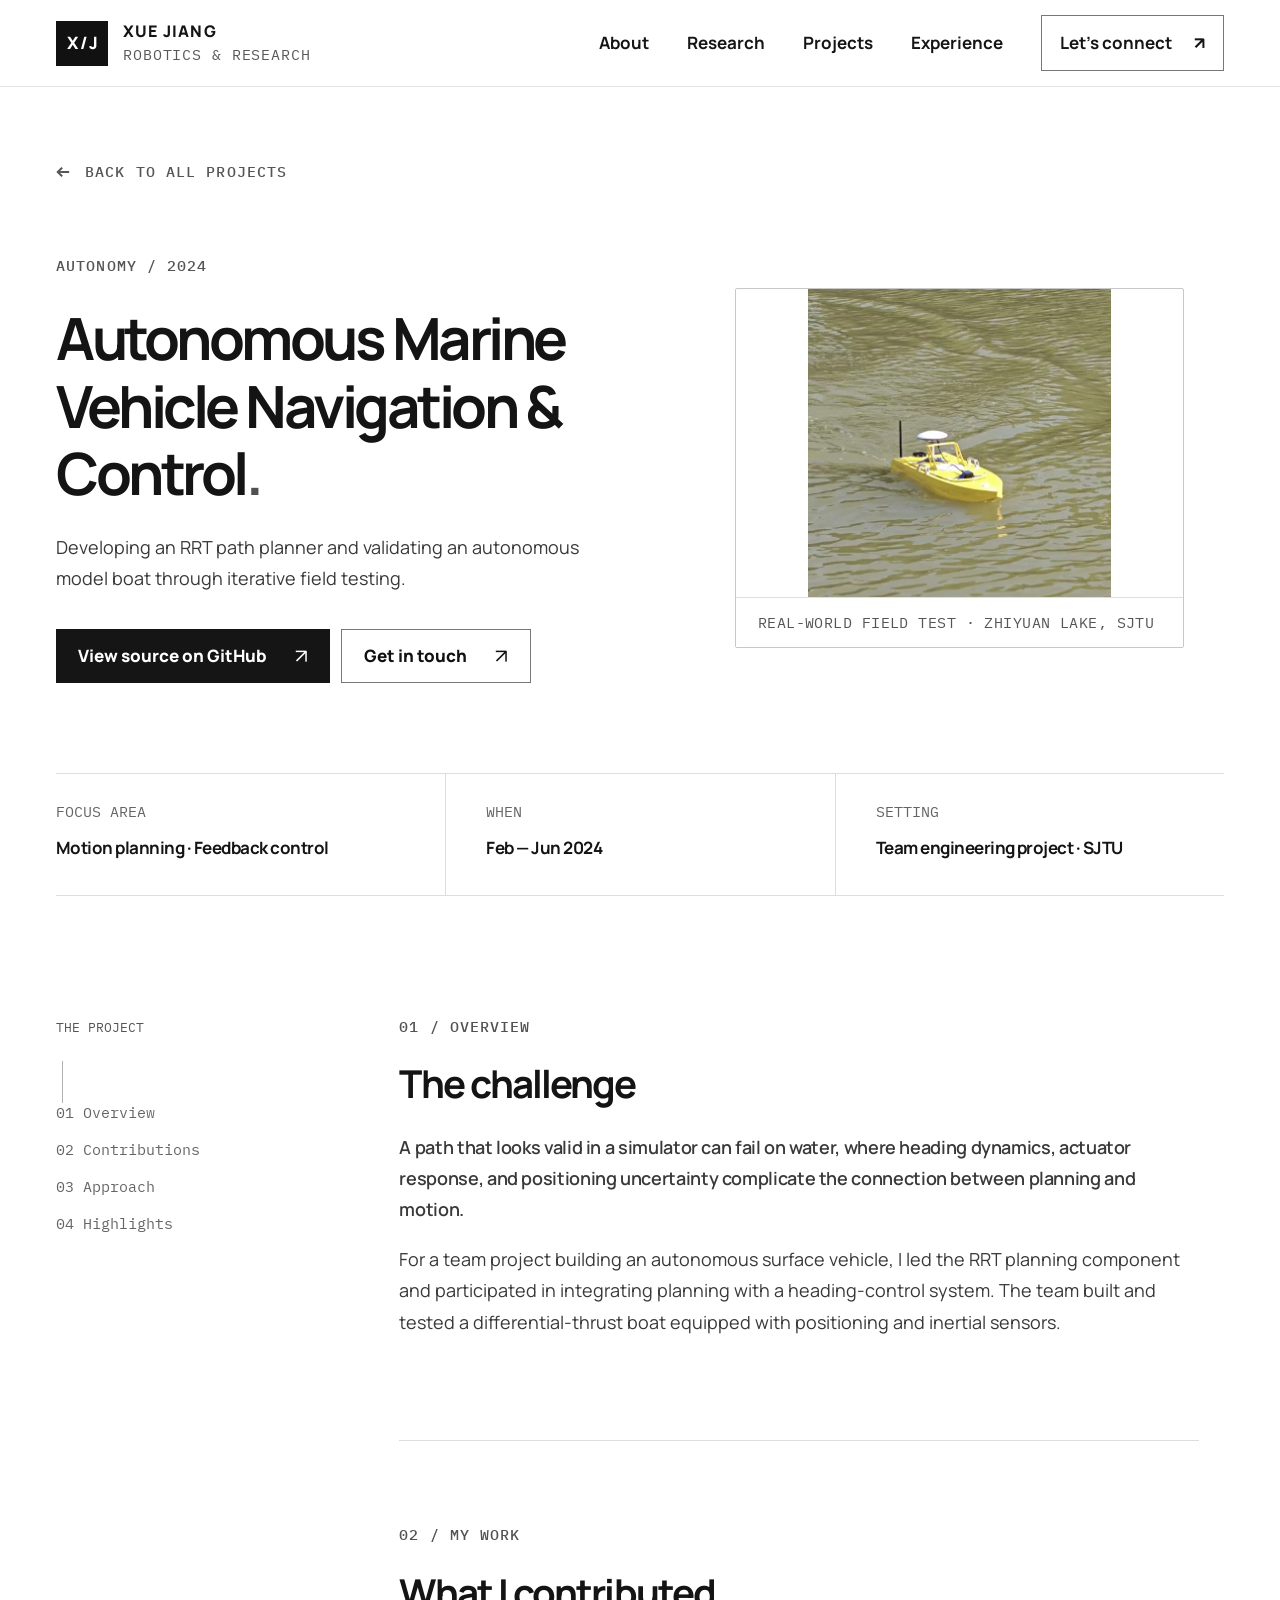
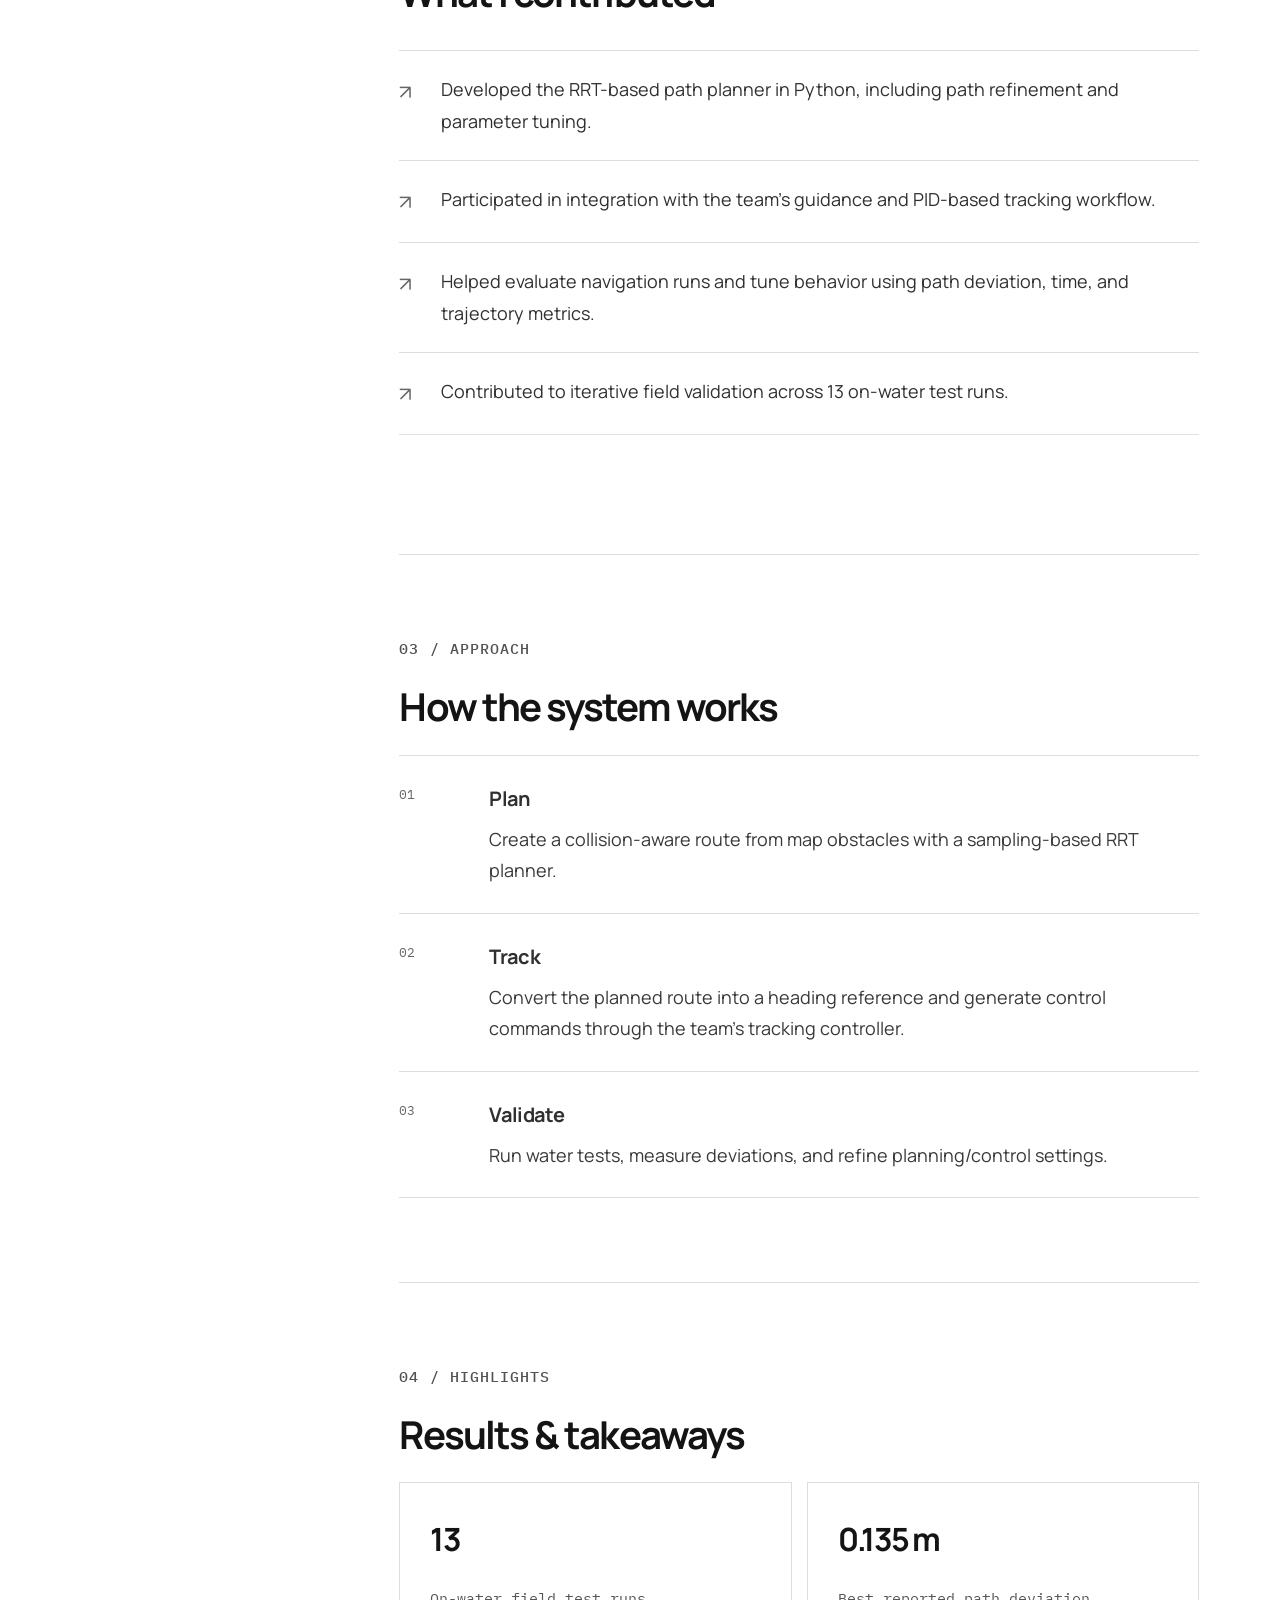
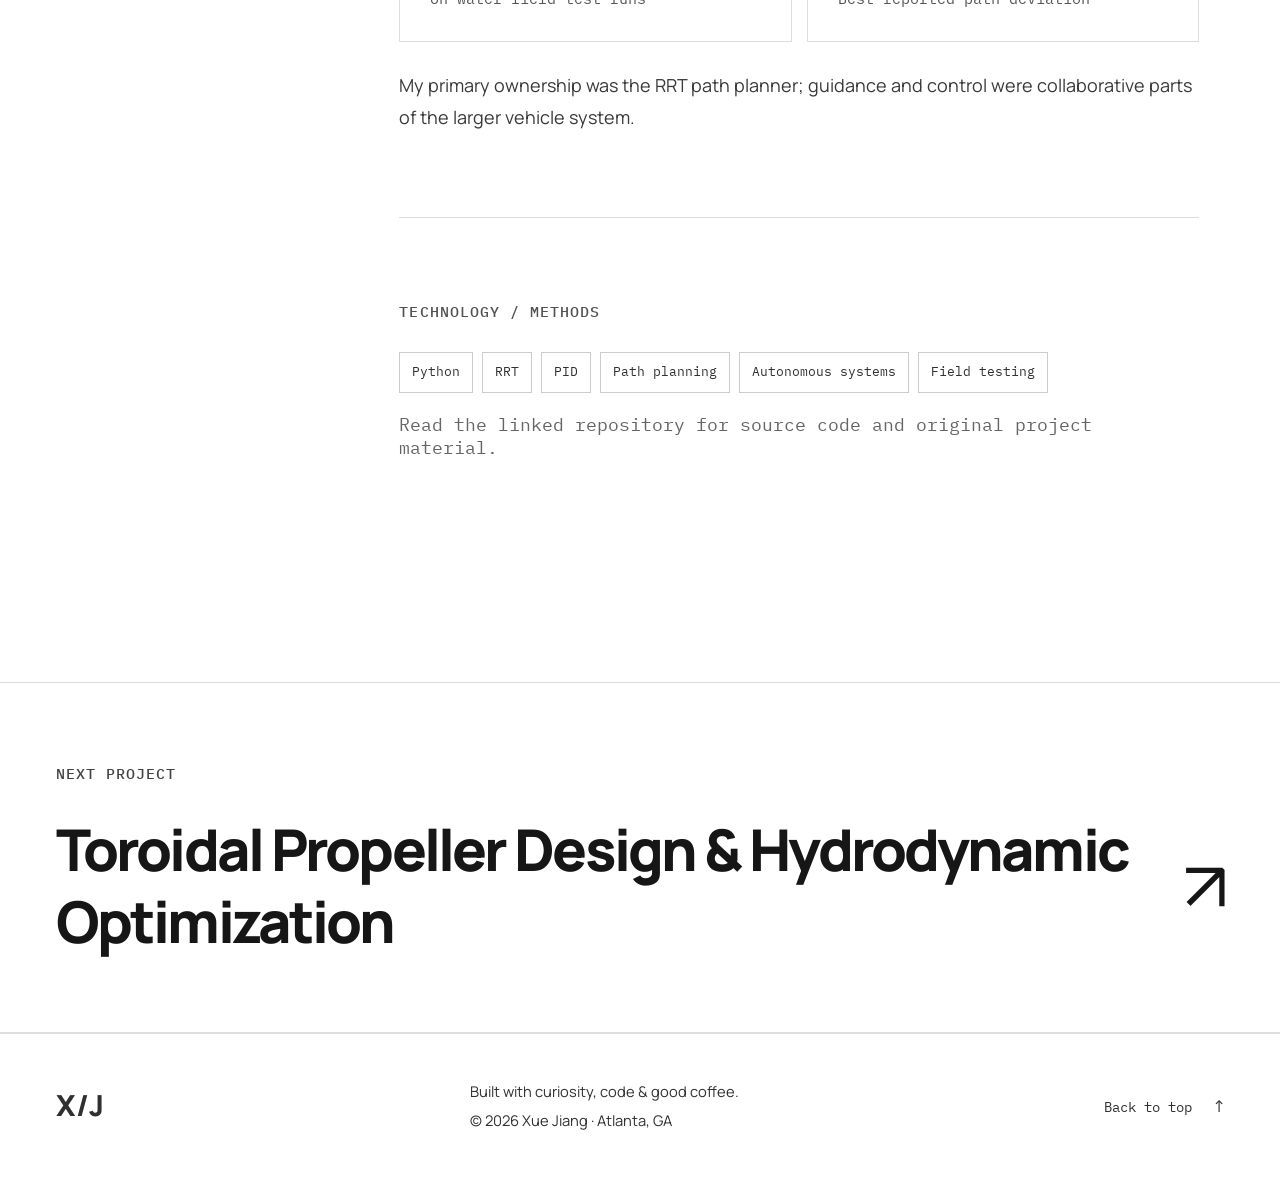
==== commit 5694c9c6: "Show real Zhiyuan Lake USV field-test photo on project detail page" ====
--- a/projects/autonomous-marine-vehicle/index.html
+++ b/projects/autonomous-marine-vehicle/index.html
@@ -27,7 +27,7 @@
   </div>
 </header>
 <main id="main">
-<section class="detail-hero section-pad"><div class="container"><a class="breadcrumb" href="../../index.html#projects"><span aria-hidden="true">←</span> BACK TO ALL PROJECTS</a><div class="detail-hero-grid"><div><div class="detail-label">Autonomy / 2024</div><h1>Autonomous Marine Vehicle Navigation &amp; Control<span class="period">.</span></h1><p class="detail-summary">Developing an RRT path planner and validating an autonomous model boat through iterative field testing.</p><div class="detail-buttons"><a class="btn btn-dark" href="https://github.com/choppa129/Path-Planning-and-Tracking-Control-for-an-Autonomous-Marine-Vehicle" target="_blank" rel="noopener noreferrer">View source on GitHub <span aria-hidden="true">↗</span></a><a class="btn btn-outline" href="../../index.html#contact">Get in touch <span aria-hidden="true">↗</span></a></div></div><div class="detail-art detail-type" aria-label="Motion planning · Feedback control"><span class="detail-type-eyebrow">PROJECT FILE / Autonomy</span><strong>AUTONOMOUS NAVIGATION</strong><span class="detail-type-sub">RRT / PID</span><div class="detail-art-caption">FOCUS / Motion planning · Feedback control <span aria-hidden="true">↗</span></div></div></div>
+<section class="detail-hero section-pad"><div class="container"><a class="breadcrumb" href="../../index.html#projects"><span aria-hidden="true">←</span> BACK TO ALL PROJECTS</a><div class="detail-hero-grid"><div><div class="detail-label">Autonomy / 2024</div><h1>Autonomous Marine Vehicle Navigation &amp; Control<span class="period">.</span></h1><p class="detail-summary">Developing an RRT path planner and validating an autonomous model boat through iterative field testing.</p><div class="detail-buttons"><a class="btn btn-dark" href="https://github.com/choppa129/Path-Planning-and-Tracking-Control-for-an-Autonomous-Marine-Vehicle" target="_blank" rel="noopener noreferrer">View source on GitHub <span aria-hidden="true">↗</span></a><a class="btn btn-outline" href="../../index.html#contact">Get in touch <span aria-hidden="true">↗</span></a></div></div><figure class="detail-art real-detail-photo"><img src="../../assets/Picture2.png" alt="Actual yellow autonomous surface vehicle during on-water field testing at Zhiyuan Lake" loading="eager"><figcaption class="detail-art-caption">REAL-WORLD FIELD TEST · ZHIYUAN LAKE, SJTU</figcaption></figure></div>
 <div class="detail-facts"><div><span>FOCUS AREA</span><strong>Motion planning · Feedback control</strong></div><div><span>WHEN</span><strong>Feb — Jun 2024</strong></div><div><span>SETTING</span><strong>Team engineering project · SJTU</strong></div></div></div></section>
 <section class="detail-content section-pad"><div class="container detail-content-grid"><aside class="detail-aside"><span>THE PROJECT</span><div class="vertical-rule"></div><nav aria-label="On this page"><a href="#overview">01 Overview</a><a href="#contribution">02 Contributions</a><a href="#approach">03 Approach</a><a href="#takeaways">04 Highlights</a></nav></aside><div class="article-content"><section id="overview"><span class="section-index">01 / OVERVIEW</span><h2>The challenge</h2><p class="article-lead">A path that looks valid in a simulator can fail on water, where heading dynamics, actuator response, and positioning uncertainty complicate the connection between planning and motion.</p><p>For a team project building an autonomous surface vehicle, I led the RRT planning component and participated in integrating planning with a heading-control system. The team built and tested a differential-thrust boat equipped with positioning and inertial sensors.</p></section><section id="contribution"><span class="section-index">02 / MY WORK</span><h2>What I contributed</h2><ul class="contributions"><li><span class="li-arrow" aria-hidden="true">↗</span><span>Developed the RRT-based path planner in Python, including path refinement and parameter tuning.</span></li><li><span class="li-arrow" aria-hidden="true">↗</span><span>Participated in integration with the team&#x27;s guidance and PID-based tracking workflow.</span></li><li><span class="li-arrow" aria-hidden="true">↗</span><span>Helped evaluate navigation runs and tune behavior using path deviation, time, and trajectory metrics.</span></li><li><span class="li-arrow" aria-hidden="true">↗</span><span>Contributed to iterative field validation across 13 on-water test runs.</span></li></ul></section><section id="approach"><span class="section-index">03 / APPROACH</span><h2>How the system works</h2><div class="workflow"><div class="workflow-step"><span class="step-no">01</span><div><h3>Plan</h3><p>Create a collision-aware route from map obstacles with a sampling-based RRT planner.</p></div></div><div class="workflow-step"><span class="step-no">02</span><div><h3>Track</h3><p>Convert the planned route into a heading reference and generate control commands through the team&#x27;s tracking controller.</p></div></div><div class="workflow-step"><span class="step-no">03</span><div><h3>Validate</h3><p>Run water tests, measure deviations, and refine planning/control settings.</p></div></div></div></section><section id="takeaways"><span class="section-index">04 / HIGHLIGHTS</span><h2>Results & takeaways</h2><div class="highlight-grid"><div class="highlight"><strong>13</strong><span>On-water field test runs</span></div><div class="highlight"><strong>0.135 m</strong><span>Best reported path deviation</span></div></div><p class="article-note">My primary ownership was the RRT path planner; guidance and control were collaborative parts of the larger vehicle system.</p></section><div class="detail-tools"><span class="section-index">TECHNOLOGY / METHODS</span><div class="about-tags"><span>Python</span><span>RRT</span><span>PID</span><span>Path planning</span><span>Autonomous systems</span><span>Field testing</span></div><p class="diagram-note">Read the linked repository for source code and original project material.</p></div></div></div></section>
 <section class="next-project"><div class="container"><span class="section-index light">NEXT PROJECT</span><a href="../toroidal-propeller/"><span>Toroidal Propeller Design &amp; Hydrodynamic Optimization</span><span class="next-arrow" aria-hidden="true">↗</span></a></div></section></main>
--- a/assets/style.css
+++ b/assets/style.css
@@ -225,3 +225,55 @@
   .hero-type-body strong{font-size:clamp(31px,9vw,46px)}
   .thumb-words strong{font-size:clamp(28px,8vw,39px)}
 }
+
+/* Original project photography: pure-white portfolio, no generated imagery. */
+.real-project-photo{background:#fff!important;min-height:252px;aspect-ratio:1.55;position:relative}
+.real-project-photo img{width:100%;height:100%;object-fit:contain;aspect-ratio:1.55}
+.real-detail-photo{background:#fff!important;min-height:360px}
+.real-detail-photo img{width:100%;height:auto;aspect-ratio:1.25;object-fit:contain}
+.project-cfd-figure{margin:0 0 70px}
+.project-cfd-figure img{width:100%;height:auto;border:1px solid #ddd}
+.project-cfd-figure figcaption{font:13px var(--mono);color:#555;padding-top:12px}
+.engineering-gallery{background:#fff;border-top:1px solid #e2e2e2}
+.engineering-gallery h2{font-size:clamp(36px,4vw,60px);line-height:1.15;letter-spacing:-.05em;margin:25px 0}
+.gallery-intro{font-size:17px;color:#555;line-height:1.8;max-width:760px}
+.engineering-gallery-grid{display:grid;grid-template-columns:repeat(2,minmax(0,1fr));gap:24px;margin-top:40px}
+.engineering-gallery-grid figure{margin:0;border:1px solid #ddd;background:#fff}
+.engineering-gallery-grid img{width:100%;height:280px;object-fit:contain;background:#fff}
+.engineering-gallery-grid figcaption{padding:20px;display:flex;flex-direction:column;gap:9px}
+.engineering-gallery-grid figcaption strong{font-size:19px;color:#151515}
+.engineering-gallery-grid figcaption span{font-size:15px;line-height:1.6;color:#555}
+@media(max-width:650px){.engineering-gallery-grid{grid-template-columns:1fr}.engineering-gallery-grid img{height:240px}.real-project-photo{min-height:200px}}
+
+/* Unified readable type scale and simplified information hierarchy. */
+.hero-single{display:block;max-width:1120px}
+.hero-single .hero-copy{max-width:970px}
+.hero-single .hero-desc{max-width:820px}
+body{font-size:18px;line-height:1.65}
+.logo-detail,.eyebrow,.section-index,.micro-note,.hero-intro,.detail-label,.breadcrumb,
+.overview-label,.project-meta,.card-foot,.research-disclaimer,.timeline-date,
+.pub-top,.pub-bottom,.detail-facts span,.detail-aside nav a,.diagram-note,
+.hero-type-header,.hero-type-footer,.thumb-pre,.thumb-sub,.detail-type-eyebrow,
+.detail-type-sub,.detail-art-caption,.contact-note,.footer-inner p,
+.achievement small,.highlight span{font-size:clamp(14px,1.15vw,16px)!important}
+.site-nav,.btn,.text-link,.inline-arrow{font-size:17px!important}
+.hero-desc,.about-content p,.section-title-row p,.project-card>p,.research-project>p,
+.project-grid .project-card>p,.timeline-item p,.pub-panel p,.detail-summary,
+.article-content p,.contributions li,.workflow-step p,.contact-copy>p:first-child{
+font-size:18px!important;line-height:1.75}
+.project-card h3,.project-grid .project-card h3{font-size:clamp(23px,2.1vw,30px)!important}
+.timeline-item h3{font-size:22px}
+.project-meta,.card-foot{line-height:1.55}
+.research-section,.work-section,.experience-section,.publication-section{border-top:1px solid #e5e5e5}
+.section-title-row{gap:30px}
+.section-title-row p{max-width:420px;min-width:0}
+.hero{padding-top:95px;padding-bottom:95px}
+@media(max-width:800px){.hero{padding-top:60px;padding-bottom:60px}.section-title-row{gap:15px}}
+@media(max-width:550px){.hero-desc,.about-content p,.section-title-row p,.project-card>p,
+.research-project>p,.project-grid .project-card>p,.timeline-item p,
+.article-content p,.contributions li{font-size:17px!important}}
+
+.experience-photos{display:flex;gap:12px;flex-wrap:wrap;margin-top:18px}
+.experience-photos img{height:155px;width:min(100%,240px);object-fit:contain;background:#fff;border:1px solid #e1e1e1}
+.timeline-item{grid-template-columns:125px minmax(0,1fr);gap:25px}
+@media(max-width:550px){.timeline-item{grid-template-columns:1fr;gap:8px}.experience-photos img{height:145px;width:min(100%,210px)}}
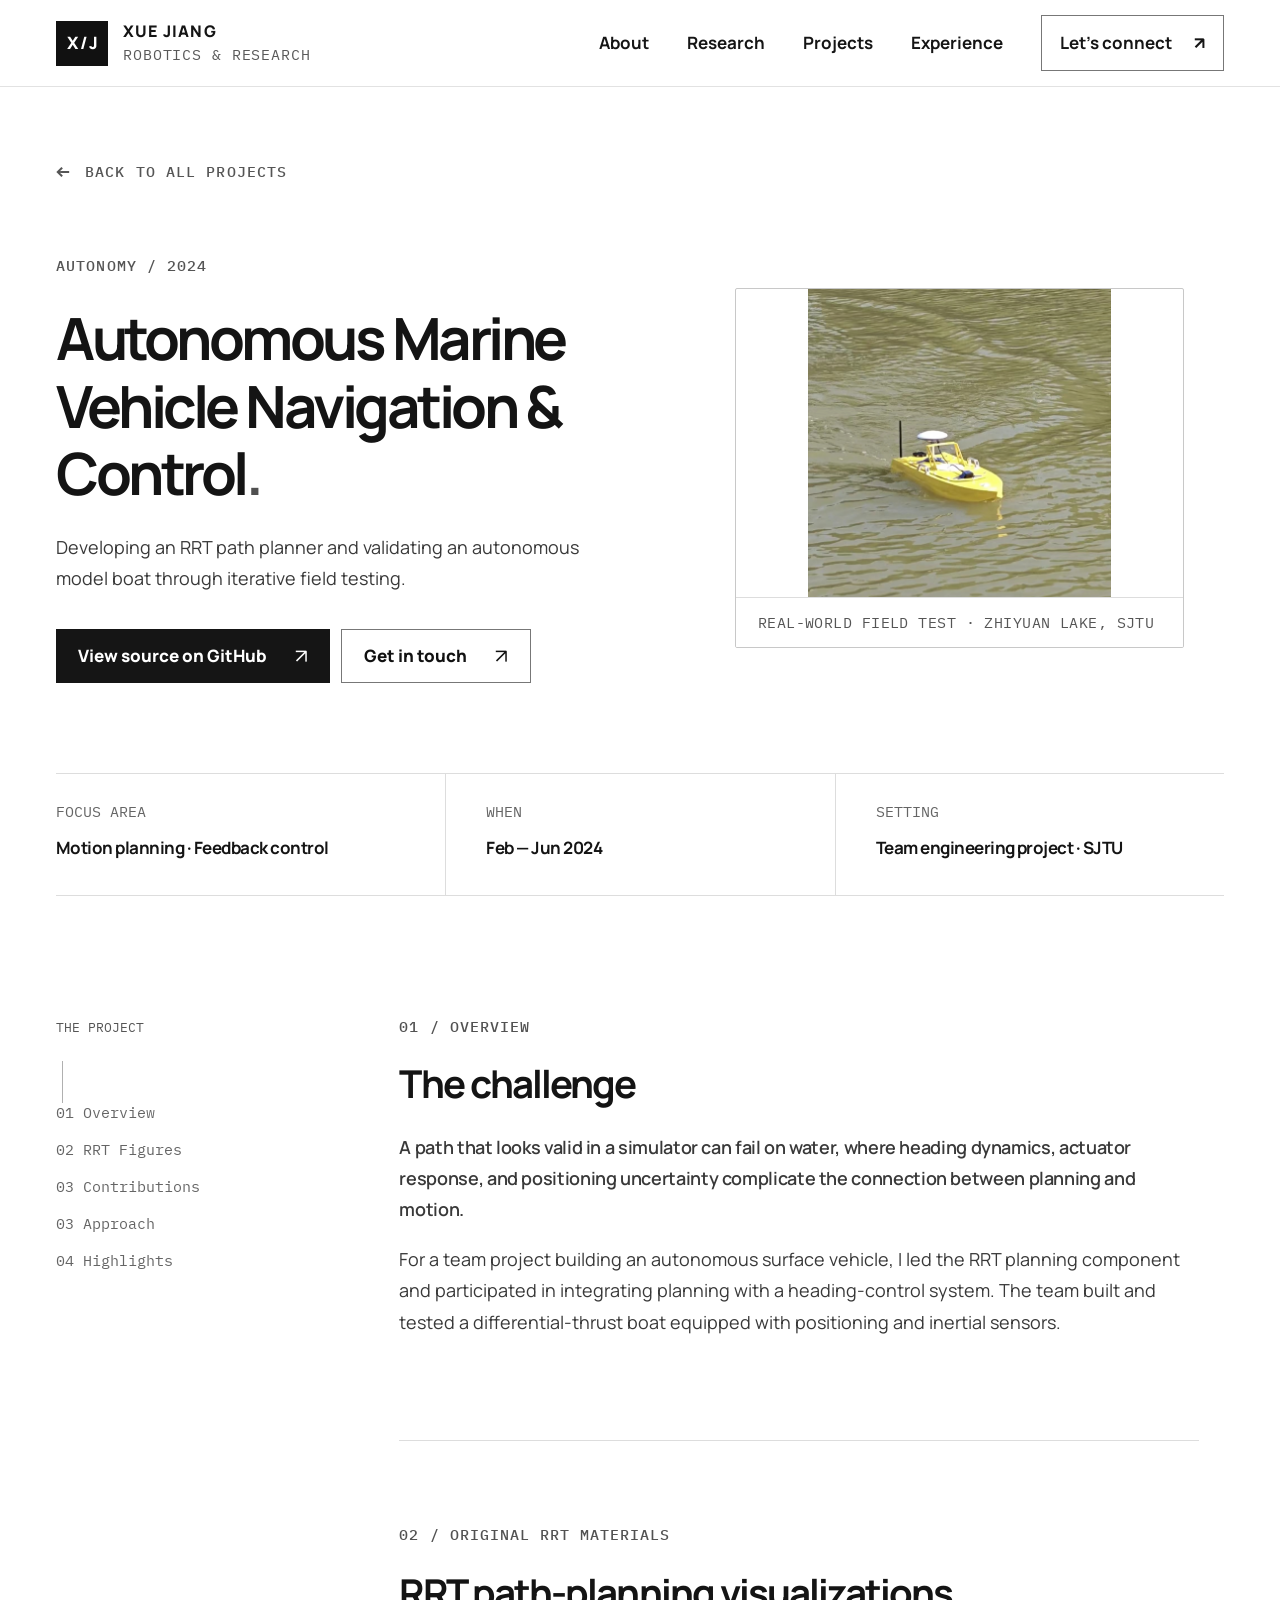
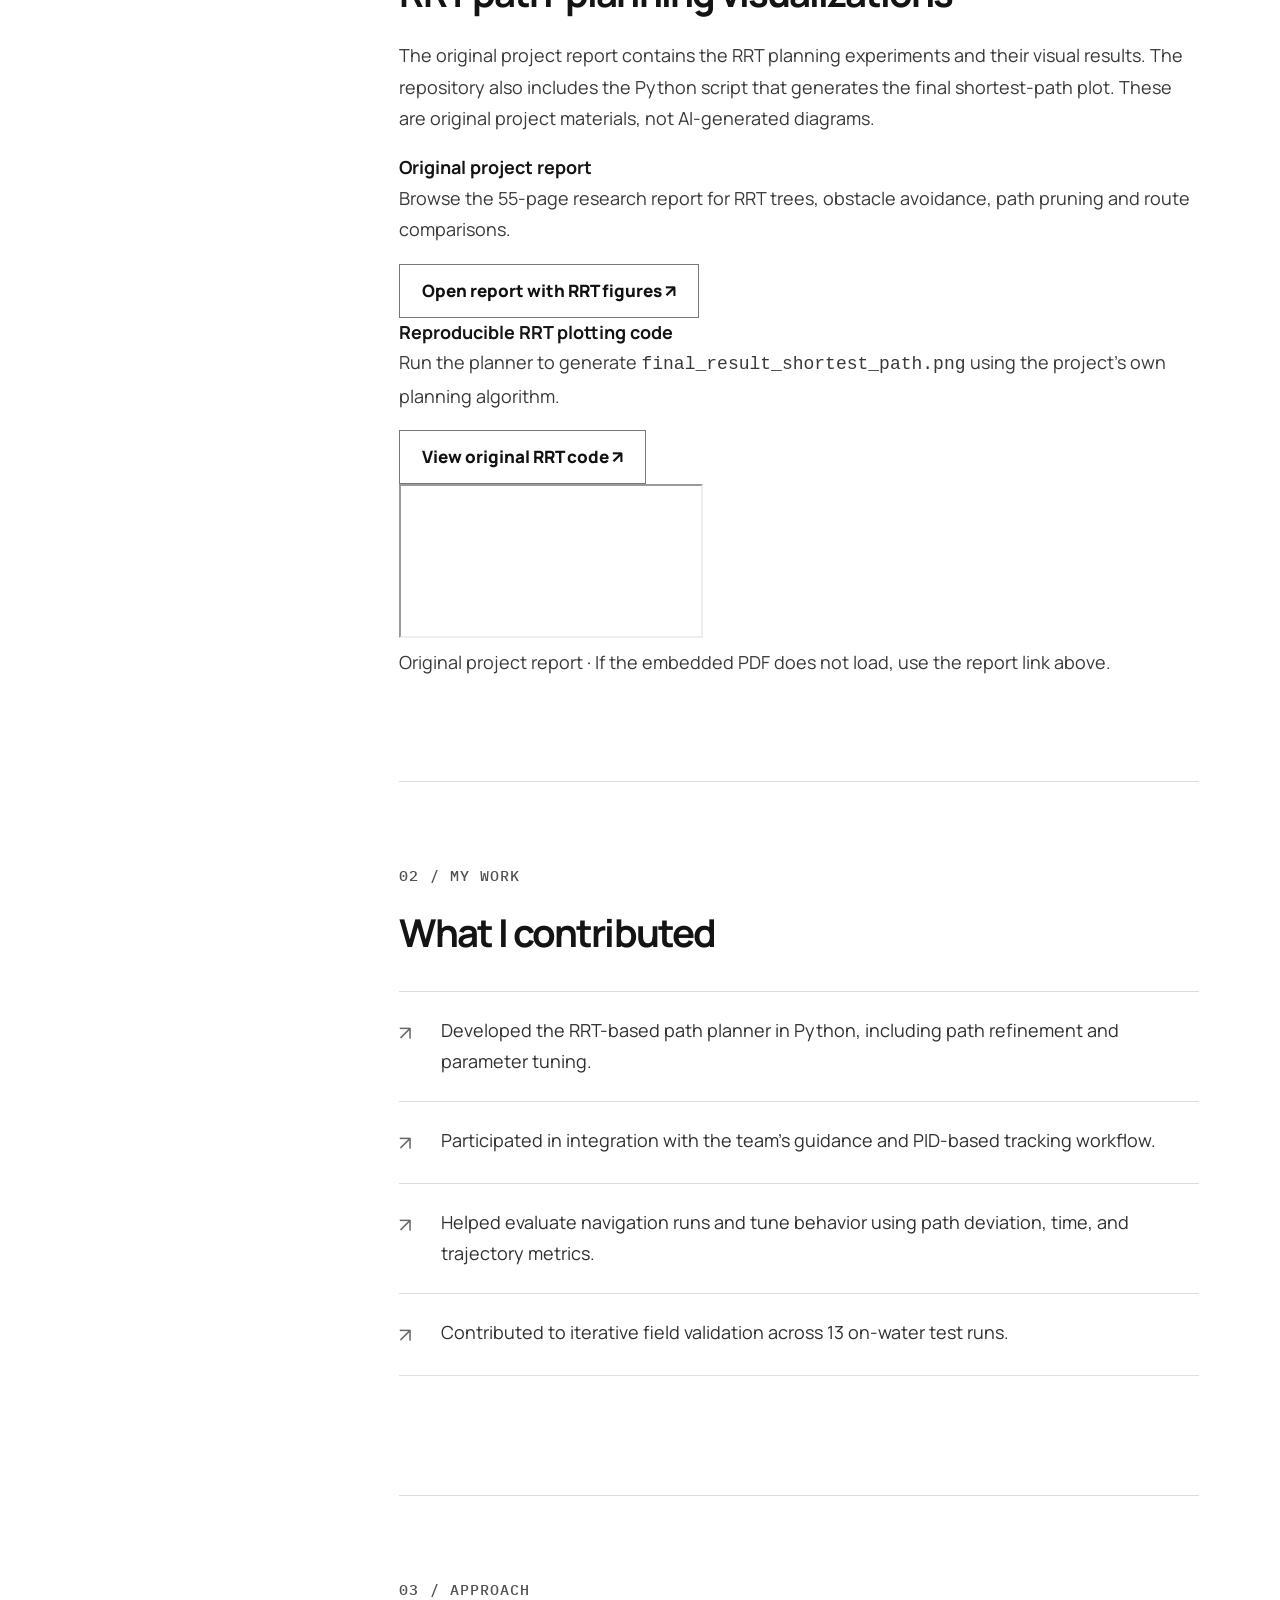
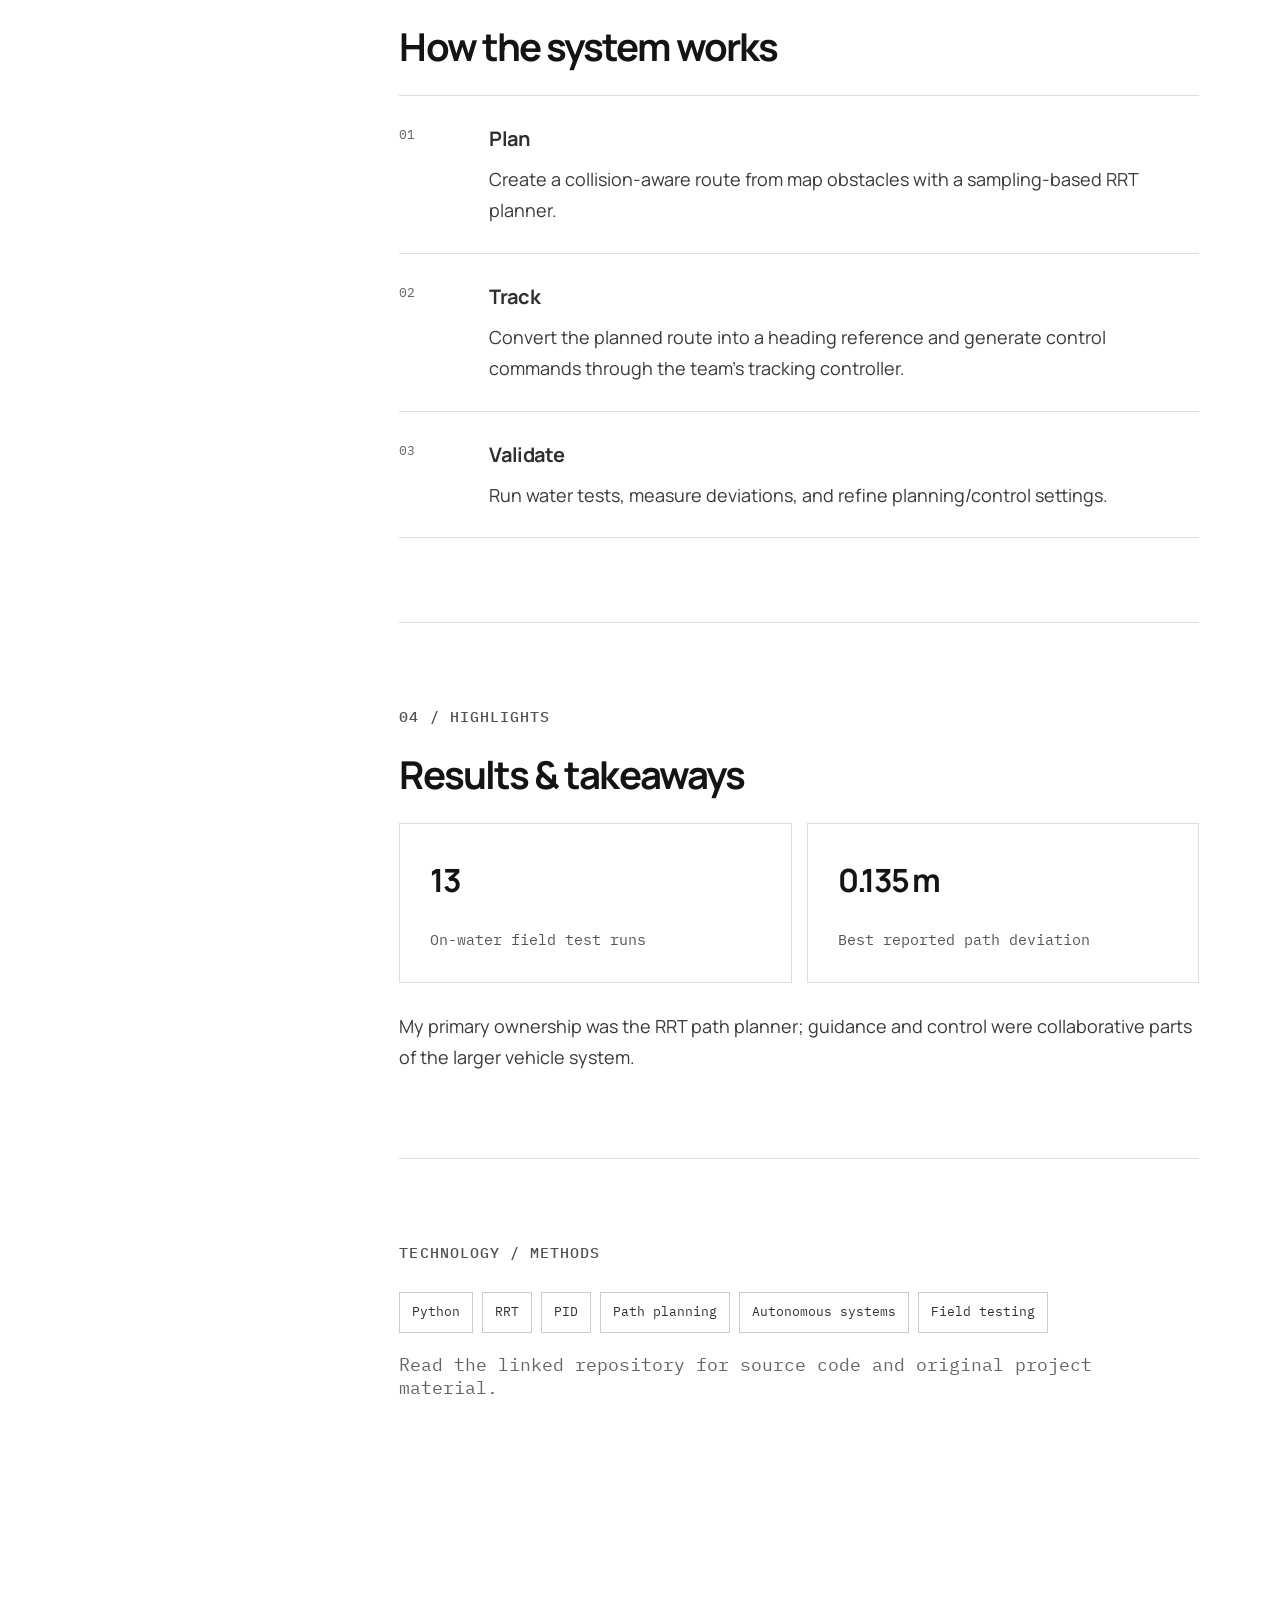
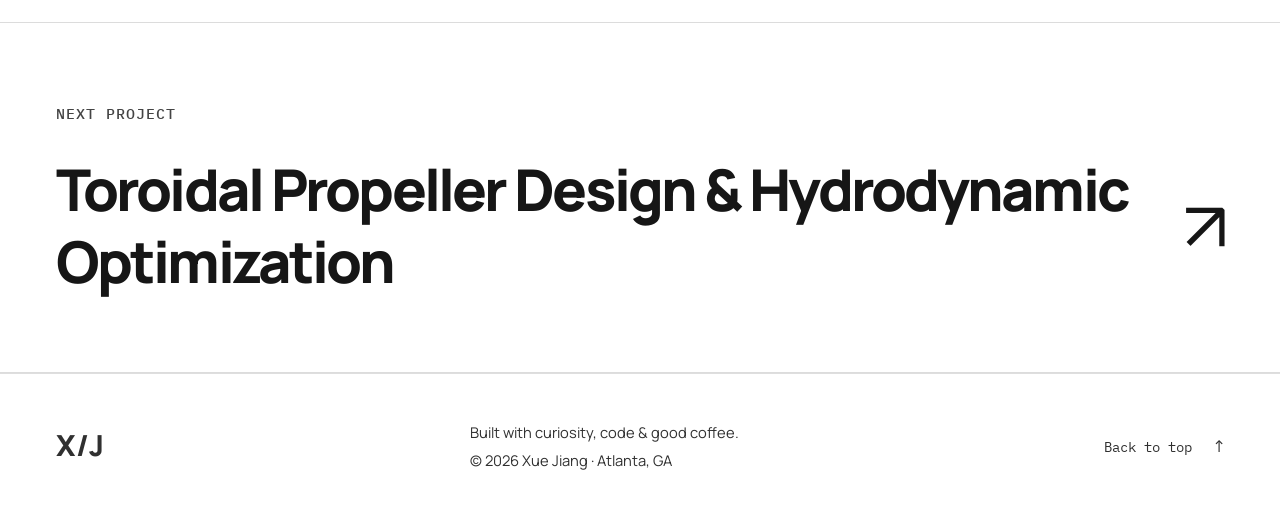
==== commit ce6d2d3b: "Embed original USV project report and link RRT plotting code" ====
--- a/projects/autonomous-marine-vehicle/index.html
+++ b/projects/autonomous-marine-vehicle/index.html
@@ -29,7 +29,7 @@
 <main id="main">
 <section class="detail-hero section-pad"><div class="container"><a class="breadcrumb" href="../../index.html#projects"><span aria-hidden="true">←</span> BACK TO ALL PROJECTS</a><div class="detail-hero-grid"><div><div class="detail-label">Autonomy / 2024</div><h1>Autonomous Marine Vehicle Navigation &amp; Control<span class="period">.</span></h1><p class="detail-summary">Developing an RRT path planner and validating an autonomous model boat through iterative field testing.</p><div class="detail-buttons"><a class="btn btn-dark" href="https://github.com/choppa129/Path-Planning-and-Tracking-Control-for-an-Autonomous-Marine-Vehicle" target="_blank" rel="noopener noreferrer">View source on GitHub <span aria-hidden="true">↗</span></a><a class="btn btn-outline" href="../../index.html#contact">Get in touch <span aria-hidden="true">↗</span></a></div></div><figure class="detail-art real-detail-photo"><img src="../../assets/Picture2.png" alt="Actual yellow autonomous surface vehicle during on-water field testing at Zhiyuan Lake" loading="eager"><figcaption class="detail-art-caption">REAL-WORLD FIELD TEST · ZHIYUAN LAKE, SJTU</figcaption></figure></div>
 <div class="detail-facts"><div><span>FOCUS AREA</span><strong>Motion planning · Feedback control</strong></div><div><span>WHEN</span><strong>Feb — Jun 2024</strong></div><div><span>SETTING</span><strong>Team engineering project · SJTU</strong></div></div></div></section>
-<section class="detail-content section-pad"><div class="container detail-content-grid"><aside class="detail-aside"><span>THE PROJECT</span><div class="vertical-rule"></div><nav aria-label="On this page"><a href="#overview">01 Overview</a><a href="#contribution">02 Contributions</a><a href="#approach">03 Approach</a><a href="#takeaways">04 Highlights</a></nav></aside><div class="article-content"><section id="overview"><span class="section-index">01 / OVERVIEW</span><h2>The challenge</h2><p class="article-lead">A path that looks valid in a simulator can fail on water, where heading dynamics, actuator response, and positioning uncertainty complicate the connection between planning and motion.</p><p>For a team project building an autonomous surface vehicle, I led the RRT planning component and participated in integrating planning with a heading-control system. The team built and tested a differential-thrust boat equipped with positioning and inertial sensors.</p></section><section id="contribution"><span class="section-index">02 / MY WORK</span><h2>What I contributed</h2><ul class="contributions"><li><span class="li-arrow" aria-hidden="true">↗</span><span>Developed the RRT-based path planner in Python, including path refinement and parameter tuning.</span></li><li><span class="li-arrow" aria-hidden="true">↗</span><span>Participated in integration with the team&#x27;s guidance and PID-based tracking workflow.</span></li><li><span class="li-arrow" aria-hidden="true">↗</span><span>Helped evaluate navigation runs and tune behavior using path deviation, time, and trajectory metrics.</span></li><li><span class="li-arrow" aria-hidden="true">↗</span><span>Contributed to iterative field validation across 13 on-water test runs.</span></li></ul></section><section id="approach"><span class="section-index">03 / APPROACH</span><h2>How the system works</h2><div class="workflow"><div class="workflow-step"><span class="step-no">01</span><div><h3>Plan</h3><p>Create a collision-aware route from map obstacles with a sampling-based RRT planner.</p></div></div><div class="workflow-step"><span class="step-no">02</span><div><h3>Track</h3><p>Convert the planned route into a heading reference and generate control commands through the team&#x27;s tracking controller.</p></div></div><div class="workflow-step"><span class="step-no">03</span><div><h3>Validate</h3><p>Run water tests, measure deviations, and refine planning/control settings.</p></div></div></div></section><section id="takeaways"><span class="section-index">04 / HIGHLIGHTS</span><h2>Results & takeaways</h2><div class="highlight-grid"><div class="highlight"><strong>13</strong><span>On-water field test runs</span></div><div class="highlight"><strong>0.135 m</strong><span>Best reported path deviation</span></div></div><p class="article-note">My primary ownership was the RRT path planner; guidance and control were collaborative parts of the larger vehicle system.</p></section><div class="detail-tools"><span class="section-index">TECHNOLOGY / METHODS</span><div class="about-tags"><span>Python</span><span>RRT</span><span>PID</span><span>Path planning</span><span>Autonomous systems</span><span>Field testing</span></div><p class="diagram-note">Read the linked repository for source code and original project material.</p></div></div></div></section>
+<section class="detail-content section-pad"><div class="container detail-content-grid"><aside class="detail-aside"><span>THE PROJECT</span><div class="vertical-rule"></div><nav aria-label="On this page"><a href="#overview">01 Overview</a><a href="#rrt-figures">02 RRT Figures</a><a href="#contribution">03 Contributions</a><a href="#approach">03 Approach</a><a href="#takeaways">04 Highlights</a></nav></aside><div class="article-content"><section id="overview"><span class="section-index">01 / OVERVIEW</span><h2>The challenge</h2><p class="article-lead">A path that looks valid in a simulator can fail on water, where heading dynamics, actuator response, and positioning uncertainty complicate the connection between planning and motion.</p><p>For a team project building an autonomous surface vehicle, I led the RRT planning component and participated in integrating planning with a heading-control system. The team built and tested a differential-thrust boat equipped with positioning and inertial sensors.</p></section><section id="rrt-figures"><span class="section-index">02 / ORIGINAL RRT MATERIALS</span><h2>RRT path-planning visualizations</h2><p>The original project report contains the RRT planning experiments and their visual results. The repository also includes the Python script that generates the final shortest-path plot. These are original project materials, not AI-generated diagrams.</p><div class="rrt-source-panel"><div><strong>Original project report</strong><p>Browse the 55-page research report for RRT trees, obstacle avoidance, path pruning and route comparisons.</p><a class="btn btn-outline" href="https://github.com/choppa129/Path-Planning-and-Tracking-Control-for-an-Autonomous-Marine-Vehicle/blob/main/docs/Yesterday_Ark_report.pdf" target="_blank" rel="noopener noreferrer">Open report with RRT figures ↗</a></div><div><strong>Reproducible RRT plotting code</strong><p>Run the planner to generate <code>final_result_shortest_path.png</code> using the project's own planning algorithm.</p><a class="btn btn-outline" href="https://github.com/choppa129/Path-Planning-and-Tracking-Control-for-an-Autonomous-Marine-Vehicle/blob/main/code/planning/rrt_planner.py" target="_blank" rel="noopener noreferrer">View original RRT code ↗</a></div></div><div class="rrt-report-preview"><iframe title="Original Yesterday's Ark project report containing RRT figures" loading="lazy" src="https://github.com/choppa129/Path-Planning-and-Tracking-Control-for-an-Autonomous-Marine-Vehicle/raw/refs/heads/main/docs/Yesterday_Ark_report.pdf#view=FitH"></iframe><p>Original project report · If the embedded PDF does not load, use the report link above.</p></div></section><section id="contribution"><span class="section-index">02 / MY WORK</span><h2>What I contributed</h2><ul class="contributions"><li><span class="li-arrow" aria-hidden="true">↗</span><span>Developed the RRT-based path planner in Python, including path refinement and parameter tuning.</span></li><li><span class="li-arrow" aria-hidden="true">↗</span><span>Participated in integration with the team&#x27;s guidance and PID-based tracking workflow.</span></li><li><span class="li-arrow" aria-hidden="true">↗</span><span>Helped evaluate navigation runs and tune behavior using path deviation, time, and trajectory metrics.</span></li><li><span class="li-arrow" aria-hidden="true">↗</span><span>Contributed to iterative field validation across 13 on-water test runs.</span></li></ul></section><section id="approach"><span class="section-index">03 / APPROACH</span><h2>How the system works</h2><div class="workflow"><div class="workflow-step"><span class="step-no">01</span><div><h3>Plan</h3><p>Create a collision-aware route from map obstacles with a sampling-based RRT planner.</p></div></div><div class="workflow-step"><span class="step-no">02</span><div><h3>Track</h3><p>Convert the planned route into a heading reference and generate control commands through the team&#x27;s tracking controller.</p></div></div><div class="workflow-step"><span class="step-no">03</span><div><h3>Validate</h3><p>Run water tests, measure deviations, and refine planning/control settings.</p></div></div></div></section><section id="takeaways"><span class="section-index">04 / HIGHLIGHTS</span><h2>Results & takeaways</h2><div class="highlight-grid"><div class="highlight"><strong>13</strong><span>On-water field test runs</span></div><div class="highlight"><strong>0.135 m</strong><span>Best reported path deviation</span></div></div><p class="article-note">My primary ownership was the RRT path planner; guidance and control were collaborative parts of the larger vehicle system.</p></section><div class="detail-tools"><span class="section-index">TECHNOLOGY / METHODS</span><div class="about-tags"><span>Python</span><span>RRT</span><span>PID</span><span>Path planning</span><span>Autonomous systems</span><span>Field testing</span></div><p class="diagram-note">Read the linked repository for source code and original project material.</p></div></div></div></section>
 <section class="next-project"><div class="container"><span class="section-index light">NEXT PROJECT</span><a href="../toroidal-propeller/"><span>Toroidal Propeller Design &amp; Hydrodynamic Optimization</span><span class="next-arrow" aria-hidden="true">↗</span></a></div></section></main>
 <footer class="site-footer"><div class="container footer-inner"><a class="footer-monogram" href="../../index.html">X/J</a><p>Built with curiosity, code & good coffee.<br><span>© 2026 Xue Jiang · Atlanta, GA</span></p><a href="../../index.html#top">Back to top <span aria-hidden="true">↑</span></a></div></footer>
 </body></html>
--- a/assets/style.css
+++ b/assets/style.css
@@ -277,3 +277,69 @@
 .experience-photos img{height:155px;width:min(100%,240px);object-fit:contain;background:#fff;border:1px solid #e1e1e1}
 .timeline-item{grid-template-columns:125px minmax(0,1fr);gap:25px}
 @media(max-width:550px){.timeline-item{grid-template-columns:1fr;gap:8px}.experience-photos img{height:145px;width:min(100%,210px)}}
+
+.additional-project-section{background:#fff;border-top:1px solid #e5e5e5}
+.additional-project-grid{display:grid;grid-template-columns:.75fr 1.25fr;gap:50px;align-items:center}
+.additional-project-grid h2{font-size:clamp(34px,4vw,55px);line-height:1.15;letter-spacing:-.045em}
+.additional-project-grid p{font-size:18px;line-height:1.8;color:#555}
+.additional-project-grid figure{margin:0;border:1px solid #ddd;padding:12px}
+.additional-project-grid img{width:100%;height:auto;max-height:440px;object-fit:contain}
+.additional-project-grid figcaption{font-size:15px;color:#555;padding:14px 0 4px}
+@media(max-width:800px){.additional-project-grid{grid-template-columns:1fr;gap:24px}}
+
+/* RoboMaster feature: editorial, white, large type; real sourced photography. */
+.robomaster-section{background:#fff;color:#151515;border-top:1px solid #ddd;border-bottom:1px solid #ddd}
+.rm-intro{display:grid;grid-template-columns:minmax(0,1.55fr) minmax(260px,.7fr);gap:clamp(28px,6vw,85px);align-items:center;margin:34px 0 40px}
+.rm-intro h2{font-size:clamp(48px,6.5vw,94px);line-height:1.02;letter-spacing:-.06em;margin:0 0 26px}
+.rm-intro h2 em{font-style:normal;color:#555}
+.rm-intro p,.rm-contribution p{font-size:18px;line-height:1.8;color:#444;max-width:780px}
+.rm-actions{display:flex;flex-wrap:wrap;gap:13px;margin-top:28px}
+.rm-result{padding:35px;border:1px solid #d5d5d5;display:flex;flex-direction:column;gap:12px;background:#fff}
+.rm-result strong{font-size:clamp(66px,8vw,112px);line-height:1;letter-spacing:-.07em}
+.rm-result span{font:600 16px var(--mono);letter-spacing:.05em}
+.rm-result b{font-size:26px}
+.rm-result small{font-size:15px;color:#555;line-height:1.5}
+.rm-gallery{display:grid;grid-template-columns:1fr 1fr;gap:18px;margin:40px 0}
+.rm-gallery figure{margin:0;min-width:0;border:1px solid #ddd;background:#fff}
+.rm-gallery figure.rm-wide{grid-column:1/-1}
+.rm-gallery img{display:block;width:100%;height:360px;object-fit:cover;background:#f6f6f6}
+.rm-gallery .rm-wide img{height:clamp(290px,44vw,590px);object-fit:cover}
+.rm-gallery figure:nth-child(2) img{object-fit:contain}
+.rm-gallery figcaption{padding:16px 18px;font-size:15px;color:#444;line-height:1.5}
+.rm-contribution{display:grid;grid-template-columns:.85fr 1.15fr;gap:45px;padding:38px 0;border-top:1px solid #ddd}
+.rm-contribution h3{font-size:clamp(28px,3vw,44px);line-height:1.2;letter-spacing:-.04em;margin:20px 0 0}
+.rm-source{font-size:14px;line-height:1.6;color:#666}
+.rm-source a{text-decoration:underline;text-underline-offset:3px}
+@media(max-width:850px){.rm-intro,.rm-contribution{grid-template-columns:1fr}.rm-result{max-width:440px}.rm-gallery img{height:280px}}
+@media(max-width:550px){.rm-gallery{grid-template-columns:1fr}.rm-gallery figure.rm-wide{grid-column:auto}.rm-gallery img,.rm-gallery .rm-wide img{height:auto;max-height:410px;object-fit:contain}.rm-intro p,.rm-contribution p{font-size:17px}.rm-actions .btn{width:100%;justify-content:center}}
+
+.rm-gallery-link{border:1px solid #ddd;background:#fff;min-height:300px;padding:clamp(22px,3vw,40px);display:flex;flex-direction:column;justify-content:center;align-items:flex-start;gap:14px}
+.rm-gallery-link>span{font:600 14px var(--mono);letter-spacing:.04em;color:#555}
+.rm-gallery-link h3{font-size:clamp(26px,2.8vw,38px);line-height:1.2;letter-spacing:-.04em;margin:0}
+.rm-gallery-link p{font-size:17px;line-height:1.65;color:#555;margin:0 0 8px}
+.rm-gallery-curated .rm-wide img{object-fit:cover}
+@media(max-width:550px){.rm-gallery-link{min-height:0}.rm-gallery-curated .rm-wide img{max-height:none}}
+
+/* Champion achievement is the hero, not the competition year. */
+.rm-result{gap:15px;padding:clamp(24px,3vw,42px)}
+.rm-result .rm-result-year{font:600 15px var(--mono);letter-spacing:.09em;color:#666}
+.rm-result .rm-result-champion{display:block;font-family:var(--font);font-size:clamp(38px,4.7vw,76px);line-height:1;letter-spacing:-.065em;font-weight:800;overflow-wrap:anywhere;color:#111}
+.rm-result b{font-size:clamp(20px,2.2vw,28px);line-height:1.25}
+.rm-result small{font-size:16px}
+@media(max-width:850px){.rm-result .rm-result-champion{font-size:clamp(44px,9vw,72px)}}
+
+/* Give the championship headline room to stay on one line. */
+.rm-intro{grid-template-columns:minmax(0,1fr) minmax(430px,.95fr);gap:clamp(24px,3vw,45px)}
+.rm-result .rm-result-champion{font-size:clamp(36px,4.1vw,64px);white-space:nowrap;overflow-wrap:normal;word-break:normal;letter-spacing:-.055em}
+@media(max-width:1050px){.rm-intro{grid-template-columns:1fr}.rm-result{width:100%;max-width:none}.rm-result .rm-result-champion{font-size:clamp(36px,7vw,70px)}}
+@media(max-width:550px){.rm-result .rm-result-champion{font-size:clamp(29px,8.5vw,46px);letter-spacing:-.065em}.rm-result{padding:20px}}
+
+/* The entire RoboMaster 2023 / CHAMPIONS / National Champion / SJTU
+   achievement panel gets a full-width row, not just a wider headline. */
+.rm-intro{display:grid;grid-template-columns:minmax(0,1fr);gap:30px}
+.rm-intro>div:first-child{max-width:920px}
+.rm-result{width:100%;max-width:none;min-width:0;box-sizing:border-box;padding:clamp(26px,4vw,50px)}
+.rm-result .rm-result-champion{font-size:clamp(42px,7.5vw,110px);white-space:nowrap;letter-spacing:-.065em;overflow-wrap:normal}
+.rm-result b{font-size:clamp(22px,3vw,34px)}
+.rm-result small{font-size:clamp(16px,1.6vw,19px)}
+@media(max-width:550px){.rm-result{padding:18px}.rm-result .rm-result-champion{font-size:clamp(29px,8.4vw,46px)}}
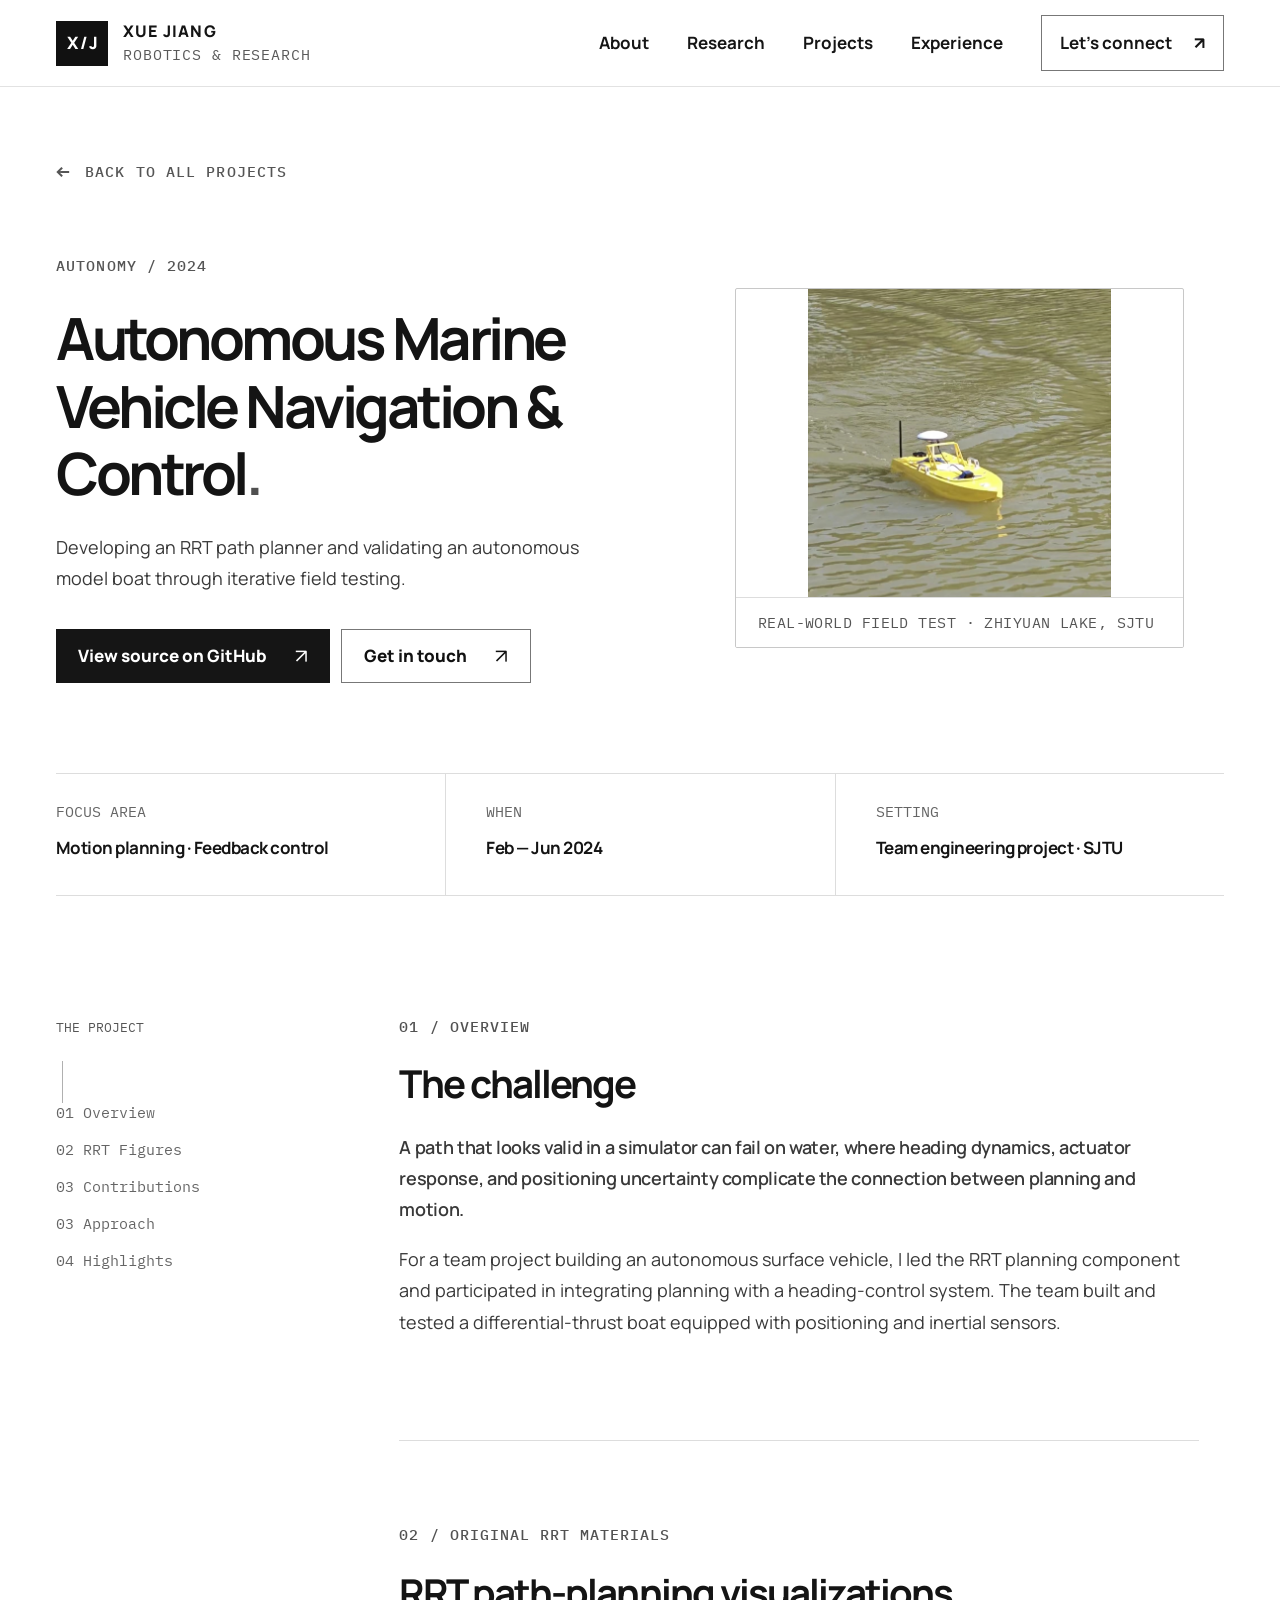
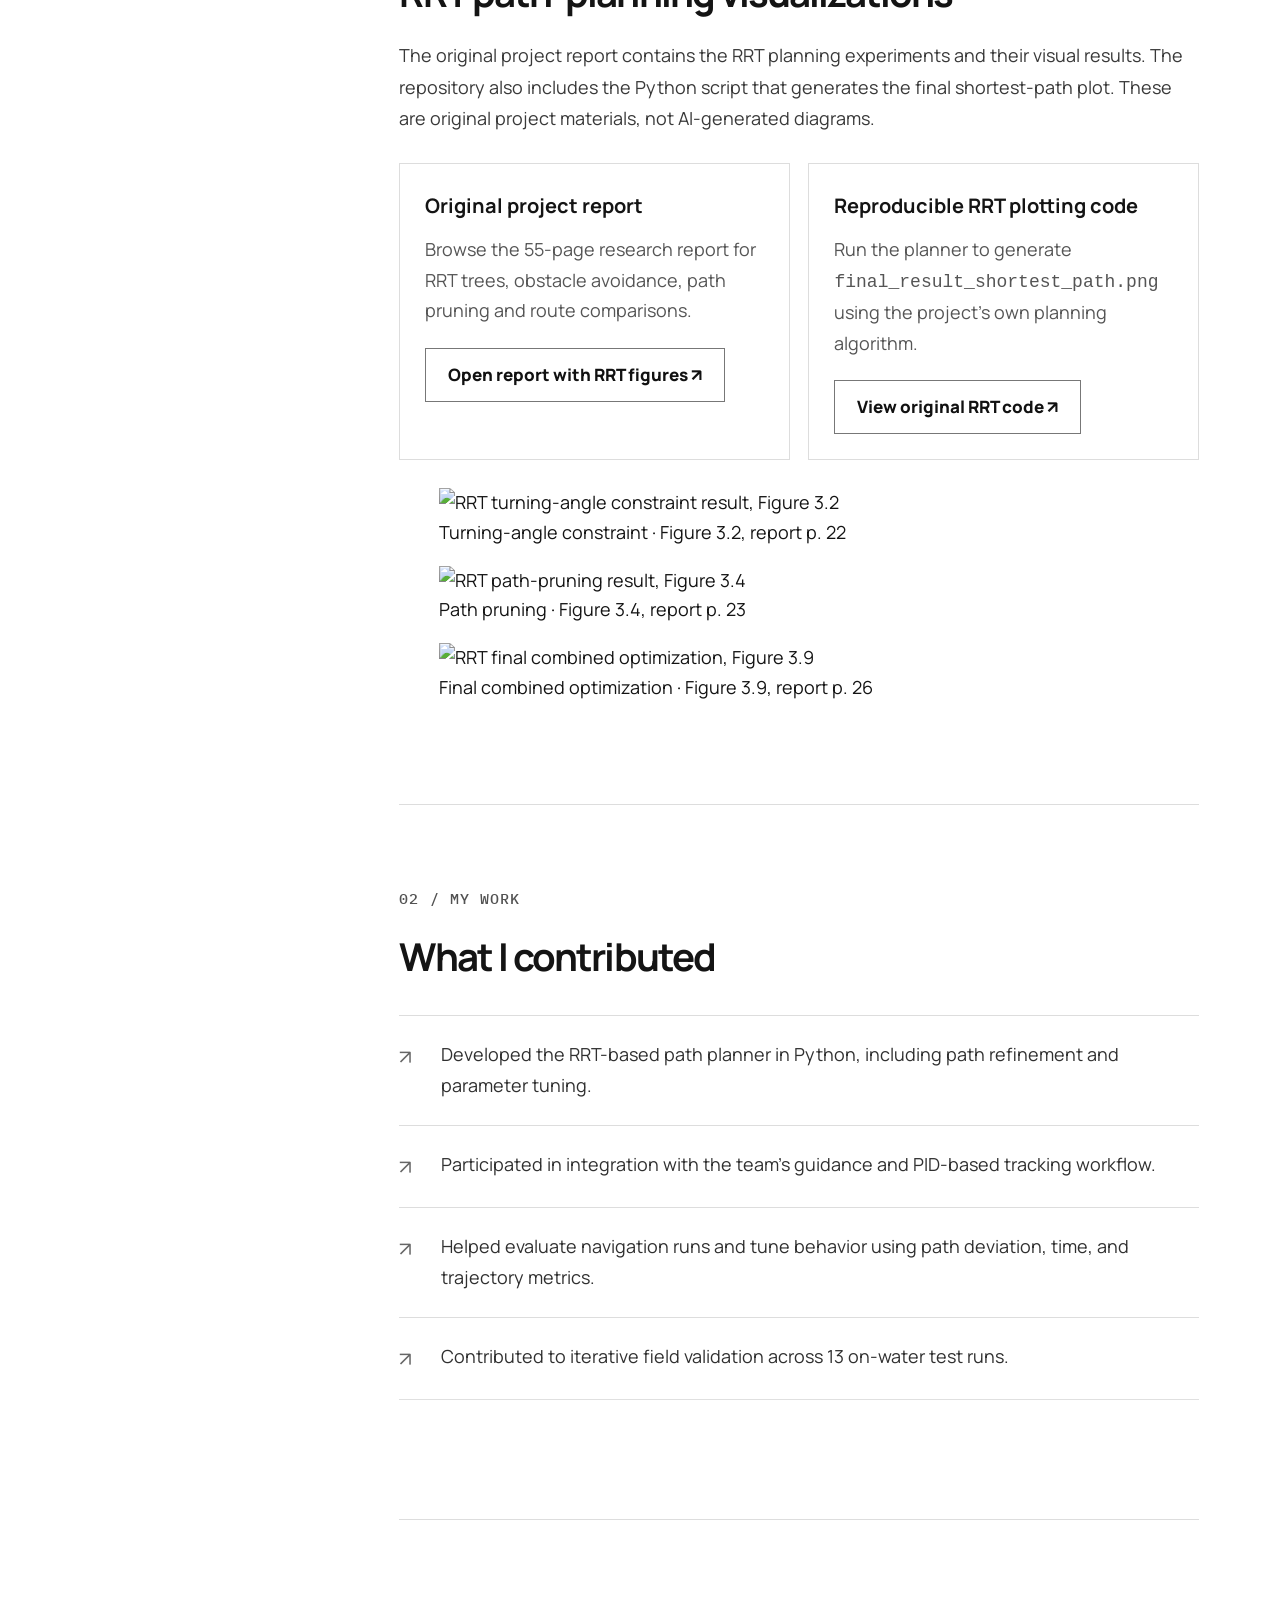
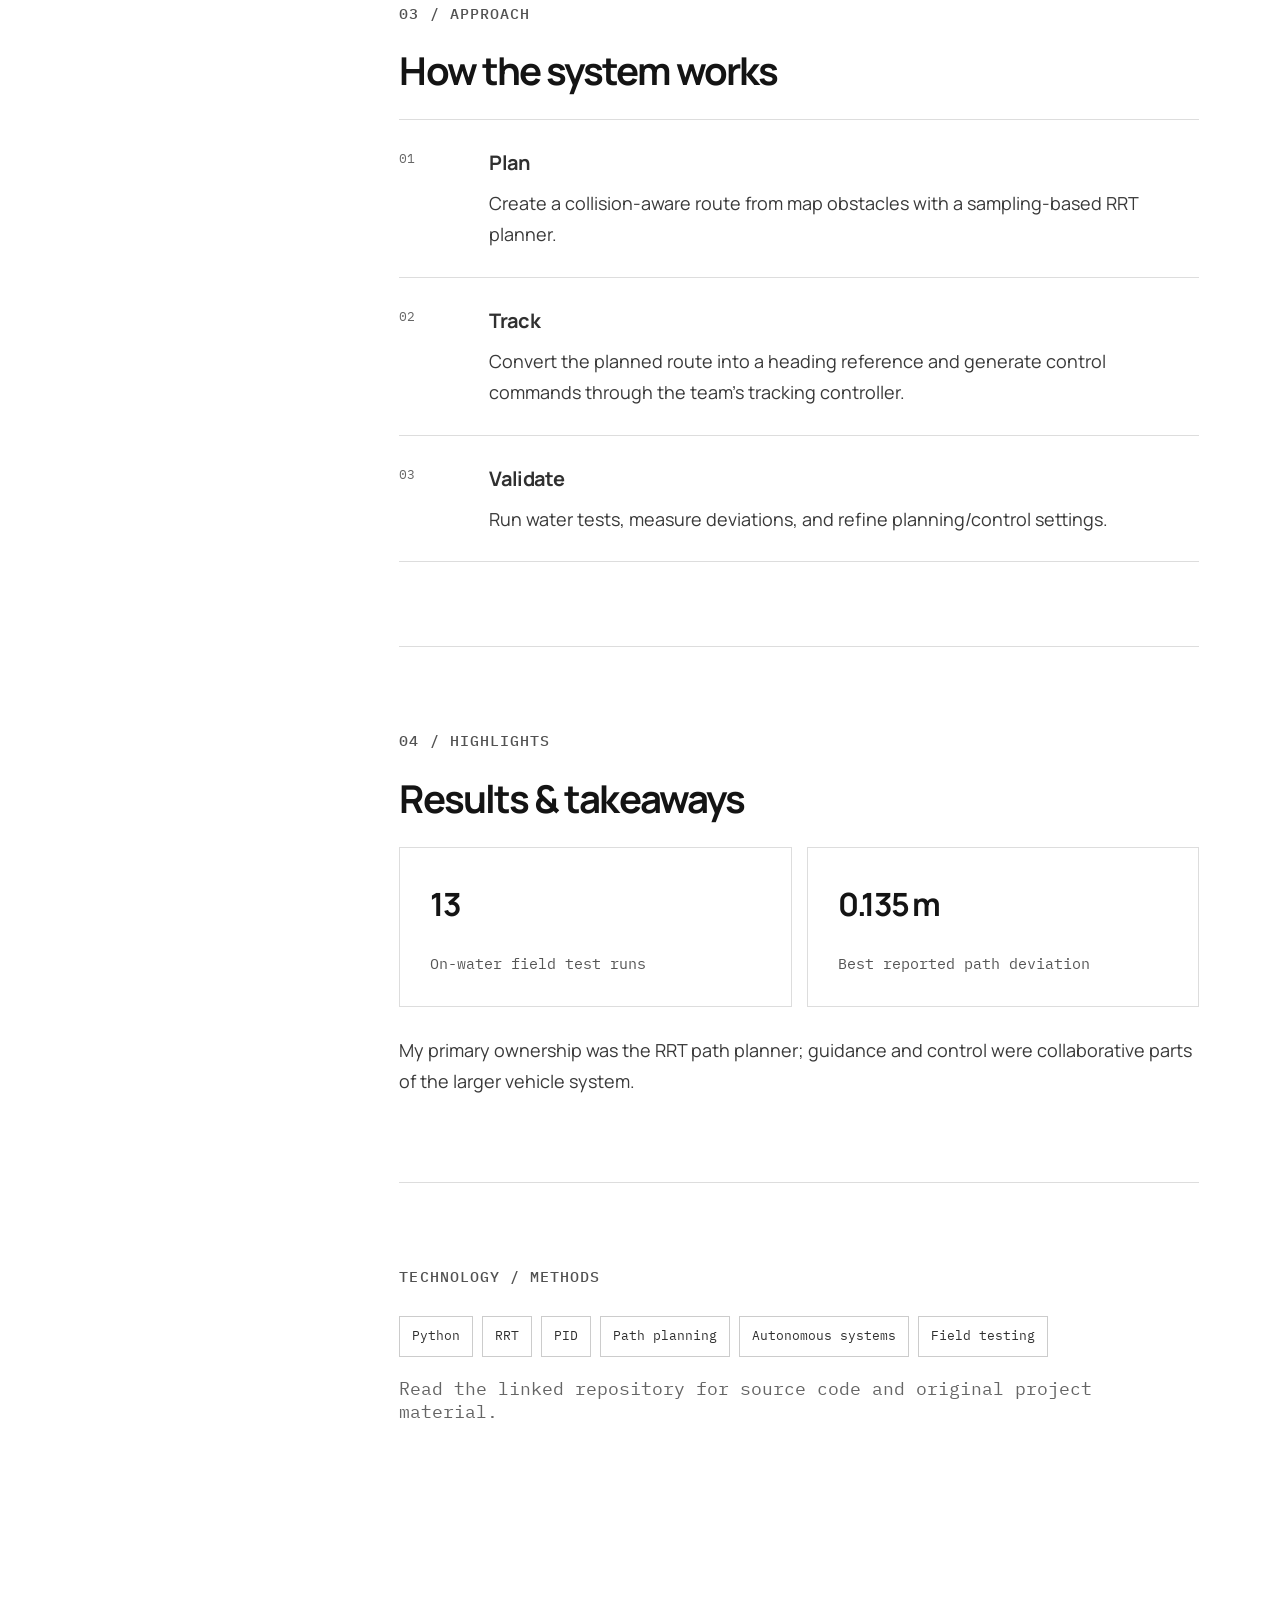
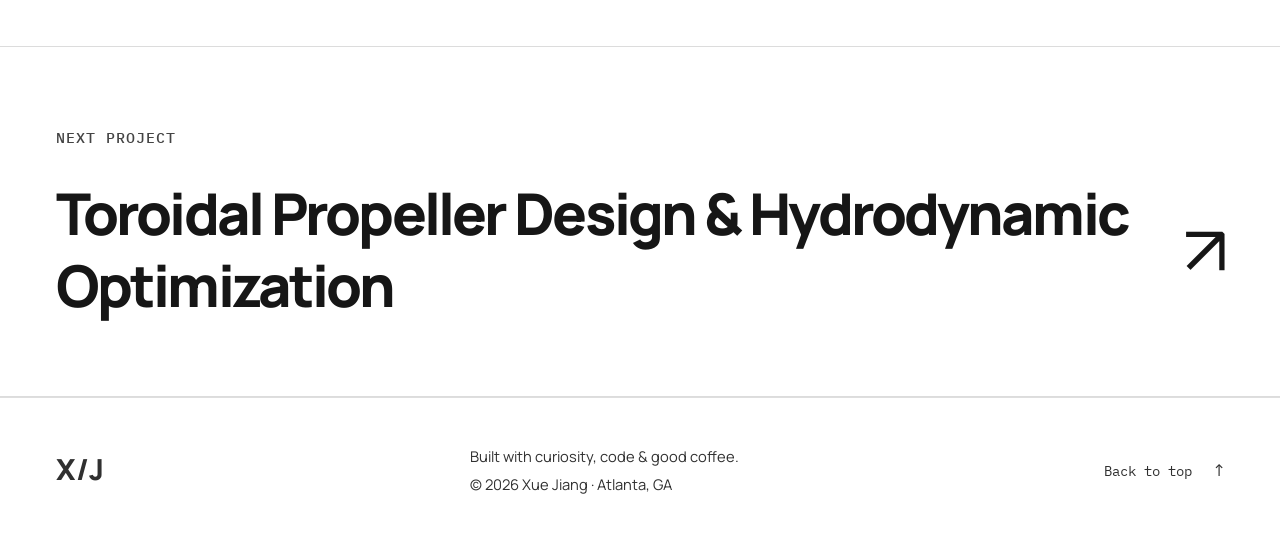
==== commit 54a29743: "Prepare original RRT figure gallery in USV project page" ====
--- a/projects/autonomous-marine-vehicle/index.html
+++ b/projects/autonomous-marine-vehicle/index.html
@@ -29,7 +29,11 @@
 <main id="main">
 <section class="detail-hero section-pad"><div class="container"><a class="breadcrumb" href="../../index.html#projects"><span aria-hidden="true">←</span> BACK TO ALL PROJECTS</a><div class="detail-hero-grid"><div><div class="detail-label">Autonomy / 2024</div><h1>Autonomous Marine Vehicle Navigation &amp; Control<span class="period">.</span></h1><p class="detail-summary">Developing an RRT path planner and validating an autonomous model boat through iterative field testing.</p><div class="detail-buttons"><a class="btn btn-dark" href="https://github.com/choppa129/Path-Planning-and-Tracking-Control-for-an-Autonomous-Marine-Vehicle" target="_blank" rel="noopener noreferrer">View source on GitHub <span aria-hidden="true">↗</span></a><a class="btn btn-outline" href="../../index.html#contact">Get in touch <span aria-hidden="true">↗</span></a></div></div><figure class="detail-art real-detail-photo"><img src="../../assets/Picture2.png" alt="Actual yellow autonomous surface vehicle during on-water field testing at Zhiyuan Lake" loading="eager"><figcaption class="detail-art-caption">REAL-WORLD FIELD TEST · ZHIYUAN LAKE, SJTU</figcaption></figure></div>
 <div class="detail-facts"><div><span>FOCUS AREA</span><strong>Motion planning · Feedback control</strong></div><div><span>WHEN</span><strong>Feb — Jun 2024</strong></div><div><span>SETTING</span><strong>Team engineering project · SJTU</strong></div></div></div></section>
-<section class="detail-content section-pad"><div class="container detail-content-grid"><aside class="detail-aside"><span>THE PROJECT</span><div class="vertical-rule"></div><nav aria-label="On this page"><a href="#overview">01 Overview</a><a href="#rrt-figures">02 RRT Figures</a><a href="#contribution">03 Contributions</a><a href="#approach">03 Approach</a><a href="#takeaways">04 Highlights</a></nav></aside><div class="article-content"><section id="overview"><span class="section-index">01 / OVERVIEW</span><h2>The challenge</h2><p class="article-lead">A path that looks valid in a simulator can fail on water, where heading dynamics, actuator response, and positioning uncertainty complicate the connection between planning and motion.</p><p>For a team project building an autonomous surface vehicle, I led the RRT planning component and participated in integrating planning with a heading-control system. The team built and tested a differential-thrust boat equipped with positioning and inertial sensors.</p></section><section id="rrt-figures"><span class="section-index">02 / ORIGINAL RRT MATERIALS</span><h2>RRT path-planning visualizations</h2><p>The original project report contains the RRT planning experiments and their visual results. The repository also includes the Python script that generates the final shortest-path plot. These are original project materials, not AI-generated diagrams.</p><div class="rrt-source-panel"><div><strong>Original project report</strong><p>Browse the 55-page research report for RRT trees, obstacle avoidance, path pruning and route comparisons.</p><a class="btn btn-outline" href="https://github.com/choppa129/Path-Planning-and-Tracking-Control-for-an-Autonomous-Marine-Vehicle/blob/main/docs/Yesterday_Ark_report.pdf" target="_blank" rel="noopener noreferrer">Open report with RRT figures ↗</a></div><div><strong>Reproducible RRT plotting code</strong><p>Run the planner to generate <code>final_result_shortest_path.png</code> using the project's own planning algorithm.</p><a class="btn btn-outline" href="https://github.com/choppa129/Path-Planning-and-Tracking-Control-for-an-Autonomous-Marine-Vehicle/blob/main/code/planning/rrt_planner.py" target="_blank" rel="noopener noreferrer">View original RRT code ↗</a></div></div><div class="rrt-report-preview"><iframe title="Original Yesterday's Ark project report containing RRT figures" loading="lazy" src="https://github.com/choppa129/Path-Planning-and-Tracking-Control-for-an-Autonomous-Marine-Vehicle/raw/refs/heads/main/docs/Yesterday_Ark_report.pdf#view=FitH"></iframe><p>Original project report · If the embedded PDF does not load, use the report link above.</p></div></section><section id="contribution"><span class="section-index">02 / MY WORK</span><h2>What I contributed</h2><ul class="contributions"><li><span class="li-arrow" aria-hidden="true">↗</span><span>Developed the RRT-based path planner in Python, including path refinement and parameter tuning.</span></li><li><span class="li-arrow" aria-hidden="true">↗</span><span>Participated in integration with the team&#x27;s guidance and PID-based tracking workflow.</span></li><li><span class="li-arrow" aria-hidden="true">↗</span><span>Helped evaluate navigation runs and tune behavior using path deviation, time, and trajectory metrics.</span></li><li><span class="li-arrow" aria-hidden="true">↗</span><span>Contributed to iterative field validation across 13 on-water test runs.</span></li></ul></section><section id="approach"><span class="section-index">03 / APPROACH</span><h2>How the system works</h2><div class="workflow"><div class="workflow-step"><span class="step-no">01</span><div><h3>Plan</h3><p>Create a collision-aware route from map obstacles with a sampling-based RRT planner.</p></div></div><div class="workflow-step"><span class="step-no">02</span><div><h3>Track</h3><p>Convert the planned route into a heading reference and generate control commands through the team&#x27;s tracking controller.</p></div></div><div class="workflow-step"><span class="step-no">03</span><div><h3>Validate</h3><p>Run water tests, measure deviations, and refine planning/control settings.</p></div></div></div></section><section id="takeaways"><span class="section-index">04 / HIGHLIGHTS</span><h2>Results & takeaways</h2><div class="highlight-grid"><div class="highlight"><strong>13</strong><span>On-water field test runs</span></div><div class="highlight"><strong>0.135 m</strong><span>Best reported path deviation</span></div></div><p class="article-note">My primary ownership was the RRT path planner; guidance and control were collaborative parts of the larger vehicle system.</p></section><div class="detail-tools"><span class="section-index">TECHNOLOGY / METHODS</span><div class="about-tags"><span>Python</span><span>RRT</span><span>PID</span><span>Path planning</span><span>Autonomous systems</span><span>Field testing</span></div><p class="diagram-note">Read the linked repository for source code and original project material.</p></div></div></div></section>
+<section class="detail-content section-pad"><div class="container detail-content-grid"><aside class="detail-aside"><span>THE PROJECT</span><div class="vertical-rule"></div><nav aria-label="On this page"><a href="#overview">01 Overview</a><a href="#rrt-figures">02 RRT Figures</a><a href="#contribution">03 Contributions</a><a href="#approach">03 Approach</a><a href="#takeaways">04 Highlights</a></nav></aside><div class="article-content"><section id="overview"><span class="section-index">01 / OVERVIEW</span><h2>The challenge</h2><p class="article-lead">A path that looks valid in a simulator can fail on water, where heading dynamics, actuator response, and positioning uncertainty complicate the connection between planning and motion.</p><p>For a team project building an autonomous surface vehicle, I led the RRT planning component and participated in integrating planning with a heading-control system. The team built and tested a differential-thrust boat equipped with positioning and inertial sensors.</p></section><section id="rrt-figures"><span class="section-index">02 / ORIGINAL RRT MATERIALS</span><h2>RRT path-planning visualizations</h2><p>The original project report contains the RRT planning experiments and their visual results. The repository also includes the Python script that generates the final shortest-path plot. These are original project materials, not AI-generated diagrams.</p><div class="rrt-source-panel"><div><strong>Original project report</strong><p>Browse the 55-page research report for RRT trees, obstacle avoidance, path pruning and route comparisons.</p><a class="btn btn-outline" href="https://github.com/choppa129/Path-Planning-and-Tracking-Control-for-an-Autonomous-Marine-Vehicle/blob/main/docs/Yesterday_Ark_report.pdf" target="_blank" rel="noopener noreferrer">Open report with RRT figures ↗</a></div><div><strong>Reproducible RRT plotting code</strong><p>Run the planner to generate <code>final_result_shortest_path.png</code> using the project's own planning algorithm.</p><a class="btn btn-outline" href="https://github.com/choppa129/Path-Planning-and-Tracking-Control-for-an-Autonomous-Marine-Vehicle/blob/main/code/planning/rrt_planner.py" target="_blank" rel="noopener noreferrer">View original RRT code ↗</a></div></div><div class="rrt-original-grid">
+<figure><img src="../../assets/rrt_turning_angle_constraint.png" alt="RRT turning-angle constraint result, Figure 3.2" loading="lazy"><figcaption>Turning-angle constraint · Figure 3.2, report p. 22</figcaption></figure>
+<figure><img src="../../assets/rrt_path_pruning.png" alt="RRT path-pruning result, Figure 3.4" loading="lazy"><figcaption>Path pruning · Figure 3.4, report p. 23</figcaption></figure>
+<figure><img src="../../assets/rrt_final_combined_optimization.png" alt="RRT final combined optimization, Figure 3.9" loading="lazy"><figcaption>Final combined optimization · Figure 3.9, report p. 26</figcaption></figure>
+</div></section><section id="contribution"><span class="section-index">02 / MY WORK</span><h2>What I contributed</h2><ul class="contributions"><li><span class="li-arrow" aria-hidden="true">↗</span><span>Developed the RRT-based path planner in Python, including path refinement and parameter tuning.</span></li><li><span class="li-arrow" aria-hidden="true">↗</span><span>Participated in integration with the team&#x27;s guidance and PID-based tracking workflow.</span></li><li><span class="li-arrow" aria-hidden="true">↗</span><span>Helped evaluate navigation runs and tune behavior using path deviation, time, and trajectory metrics.</span></li><li><span class="li-arrow" aria-hidden="true">↗</span><span>Contributed to iterative field validation across 13 on-water test runs.</span></li></ul></section><section id="approach"><span class="section-index">03 / APPROACH</span><h2>How the system works</h2><div class="workflow"><div class="workflow-step"><span class="step-no">01</span><div><h3>Plan</h3><p>Create a collision-aware route from map obstacles with a sampling-based RRT planner.</p></div></div><div class="workflow-step"><span class="step-no">02</span><div><h3>Track</h3><p>Convert the planned route into a heading reference and generate control commands through the team&#x27;s tracking controller.</p></div></div><div class="workflow-step"><span class="step-no">03</span><div><h3>Validate</h3><p>Run water tests, measure deviations, and refine planning/control settings.</p></div></div></div></section><section id="takeaways"><span class="section-index">04 / HIGHLIGHTS</span><h2>Results & takeaways</h2><div class="highlight-grid"><div class="highlight"><strong>13</strong><span>On-water field test runs</span></div><div class="highlight"><strong>0.135 m</strong><span>Best reported path deviation</span></div></div><p class="article-note">My primary ownership was the RRT path planner; guidance and control were collaborative parts of the larger vehicle system.</p></section><div class="detail-tools"><span class="section-index">TECHNOLOGY / METHODS</span><div class="about-tags"><span>Python</span><span>RRT</span><span>PID</span><span>Path planning</span><span>Autonomous systems</span><span>Field testing</span></div><p class="diagram-note">Read the linked repository for source code and original project material.</p></div></div></div></section>
 <section class="next-project"><div class="container"><span class="section-index light">NEXT PROJECT</span><a href="../toroidal-propeller/"><span>Toroidal Propeller Design &amp; Hydrodynamic Optimization</span><span class="next-arrow" aria-hidden="true">↗</span></a></div></section></main>
 <footer class="site-footer"><div class="container footer-inner"><a class="footer-monogram" href="../../index.html">X/J</a><p>Built with curiosity, code & good coffee.<br><span>© 2026 Xue Jiang · Atlanta, GA</span></p><a href="../../index.html#top">Back to top <span aria-hidden="true">↑</span></a></div></footer>
 </body></html>
--- a/assets/style.css
+++ b/assets/style.css
@@ -343,3 +343,13 @@
 .rm-result b{font-size:clamp(22px,3vw,34px)}
 .rm-result small{font-size:clamp(16px,1.6vw,19px)}
 @media(max-width:550px){.rm-result{padding:18px}.rm-result .rm-result-champion{font-size:clamp(29px,8.4vw,46px)}}
+
+.rrt-source-panel{display:grid;grid-template-columns:repeat(2,minmax(0,1fr));gap:18px;margin:28px 0}
+.rrt-source-panel>div{padding:25px;border:1px solid #ddd;background:#fff}
+.rrt-source-panel strong{font-size:20px}
+.rrt-source-panel p{font-size:17px;line-height:1.7;color:#555;margin:12px 0 22px}
+.rrt-source-panel .btn{font-size:15px}
+.rrt-report-preview{margin:30px 0}
+.rrt-report-preview iframe{width:100%;height:650px;border:1px solid #ddd;background:#fff}
+.rrt-report-preview p{font-size:15px;color:#555;margin-top:12px}
+@media(max-width:700px){.rrt-source-panel{grid-template-columns:1fr}.rrt-report-preview iframe{height:470px}}
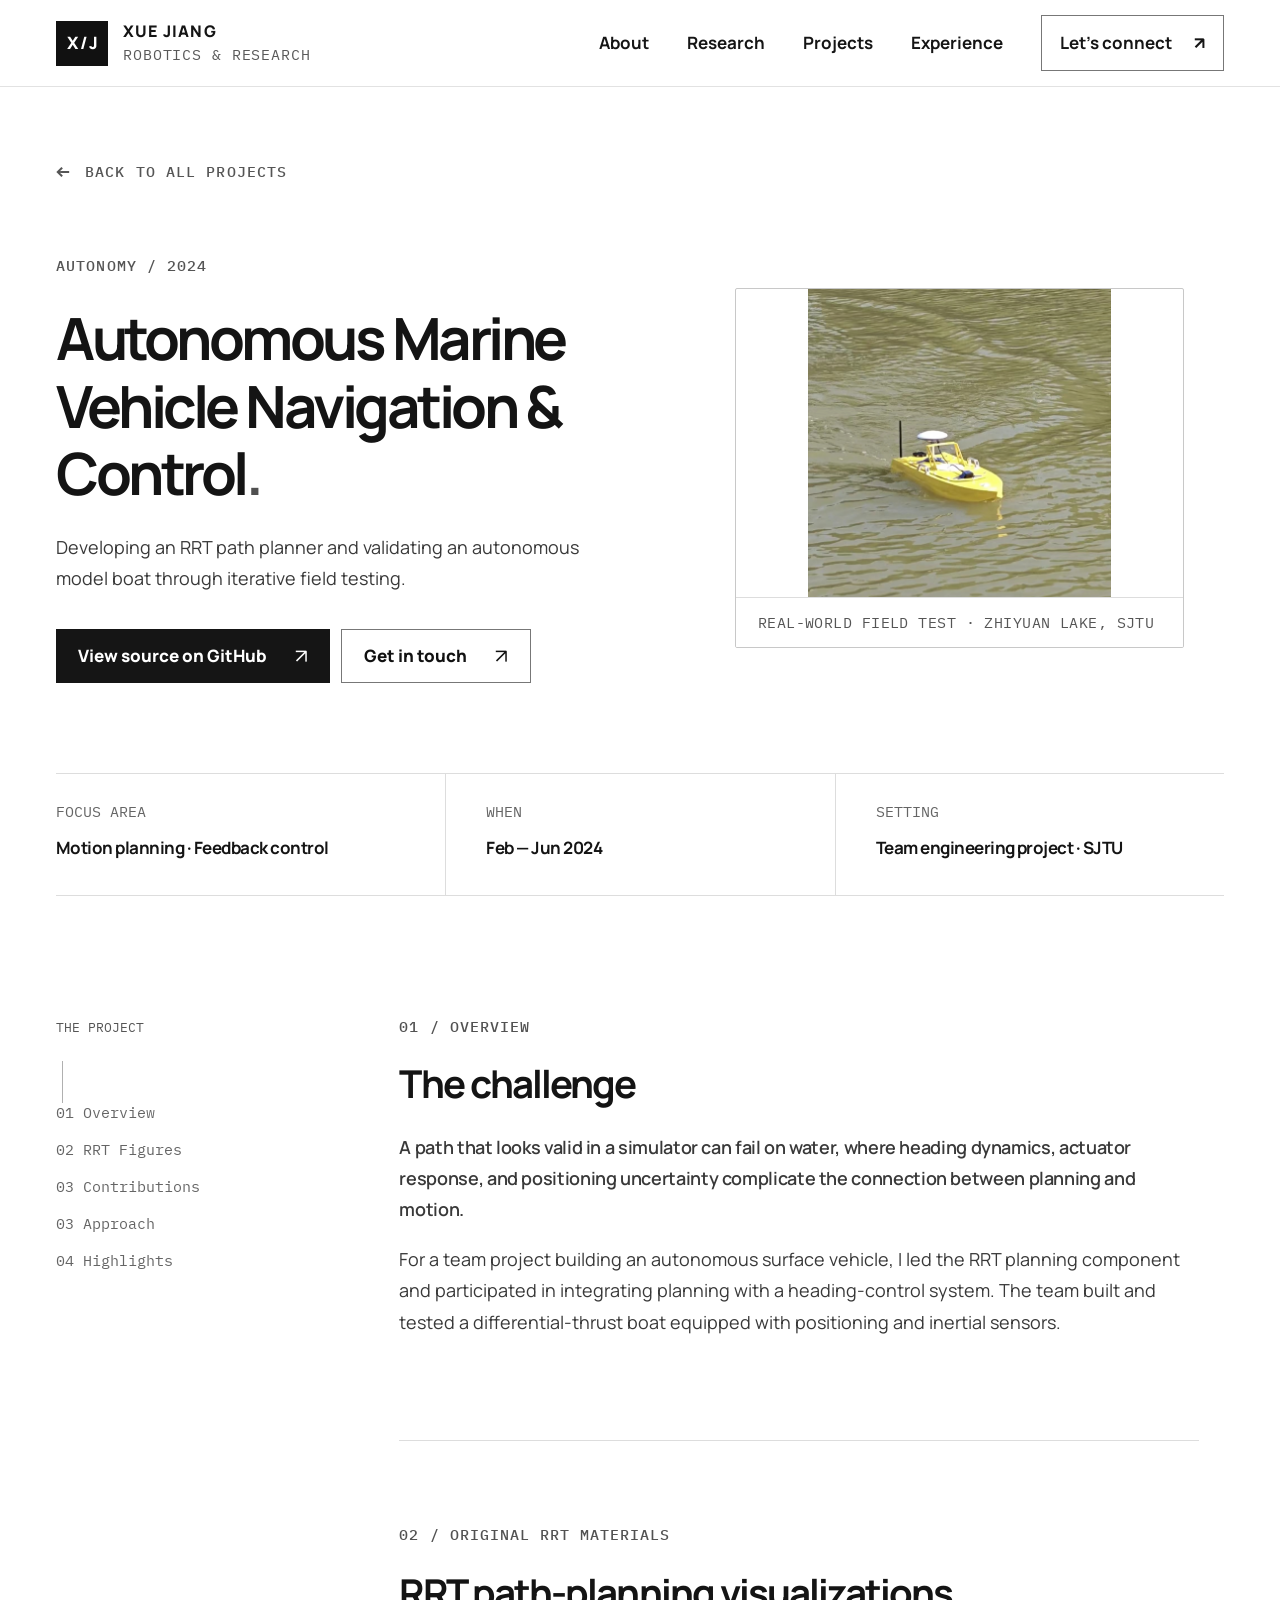
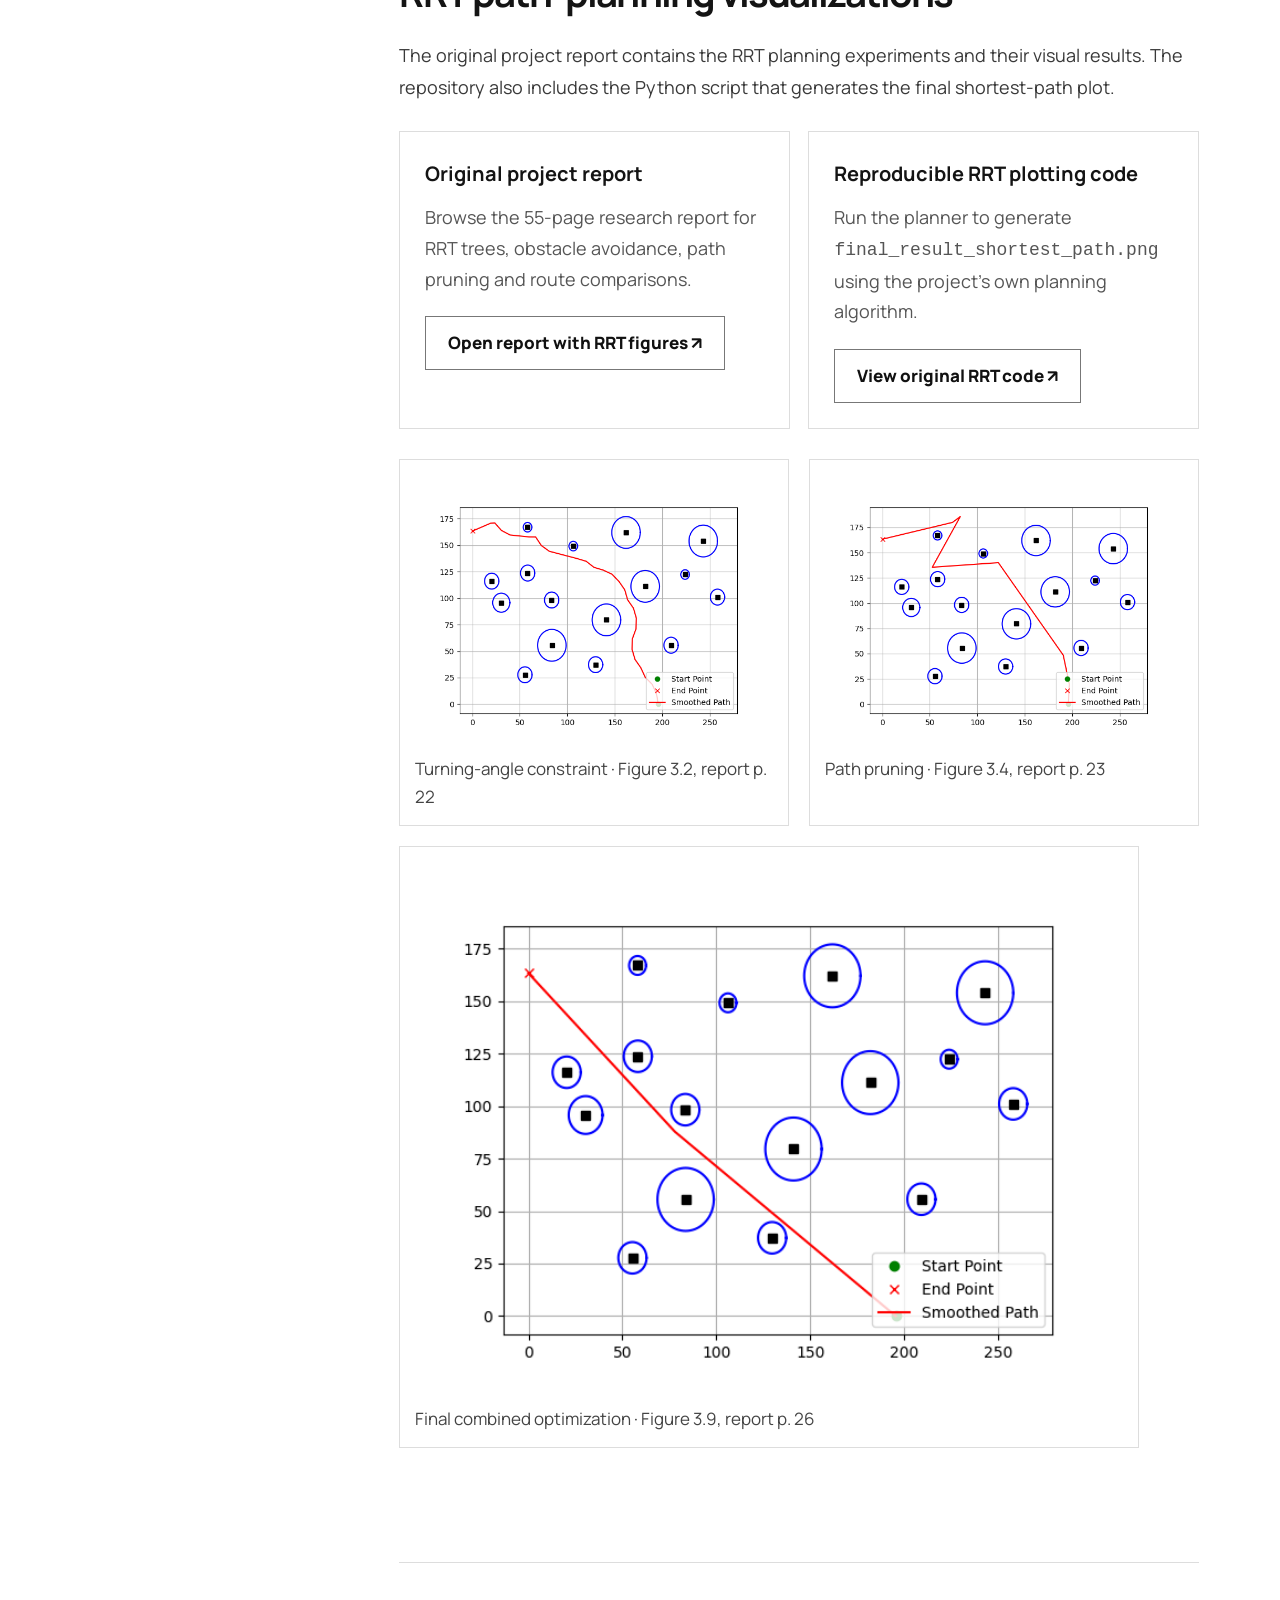
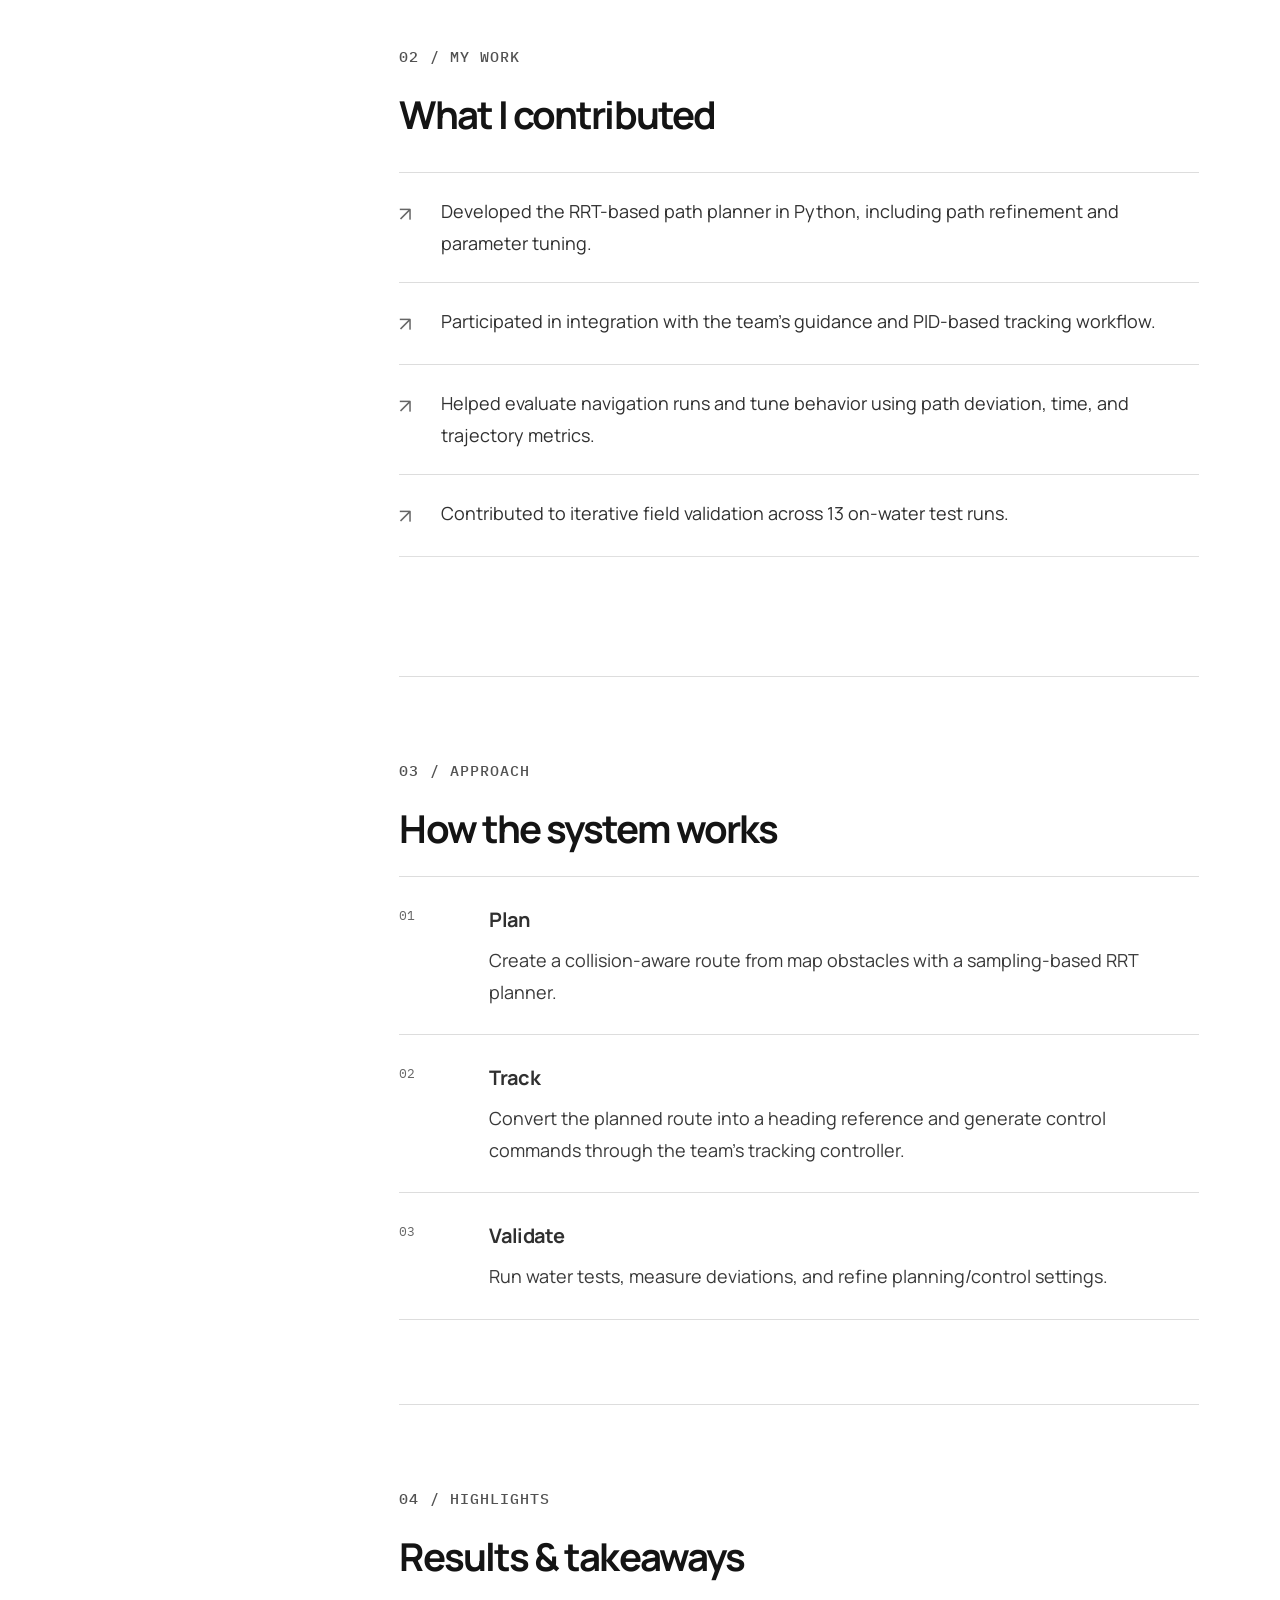
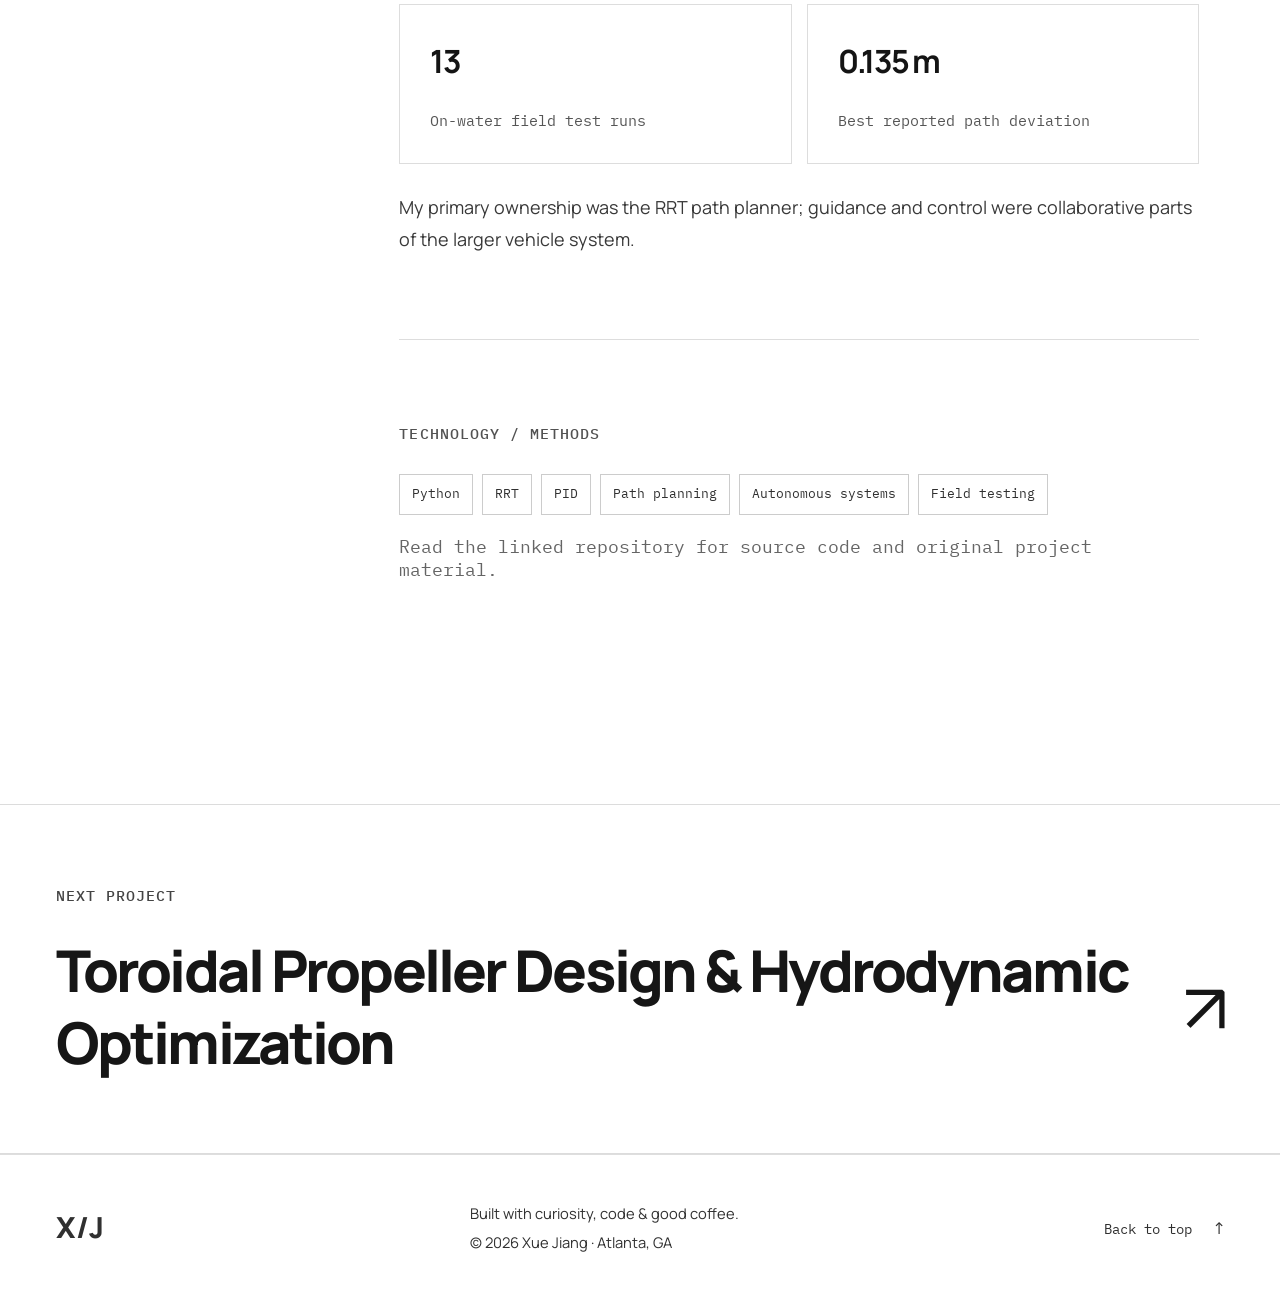
==== commit eb43e9ec: "Remove unnecessary AI-generated diagrams disclaimer from USV page" ====
--- a/projects/autonomous-marine-vehicle/index.html
+++ b/projects/autonomous-marine-vehicle/index.html
@@ -29,7 +29,7 @@
 <main id="main">
 <section class="detail-hero section-pad"><div class="container"><a class="breadcrumb" href="../../index.html#projects"><span aria-hidden="true">←</span> BACK TO ALL PROJECTS</a><div class="detail-hero-grid"><div><div class="detail-label">Autonomy / 2024</div><h1>Autonomous Marine Vehicle Navigation &amp; Control<span class="period">.</span></h1><p class="detail-summary">Developing an RRT path planner and validating an autonomous model boat through iterative field testing.</p><div class="detail-buttons"><a class="btn btn-dark" href="https://github.com/choppa129/Path-Planning-and-Tracking-Control-for-an-Autonomous-Marine-Vehicle" target="_blank" rel="noopener noreferrer">View source on GitHub <span aria-hidden="true">↗</span></a><a class="btn btn-outline" href="../../index.html#contact">Get in touch <span aria-hidden="true">↗</span></a></div></div><figure class="detail-art real-detail-photo"><img src="../../assets/Picture2.png" alt="Actual yellow autonomous surface vehicle during on-water field testing at Zhiyuan Lake" loading="eager"><figcaption class="detail-art-caption">REAL-WORLD FIELD TEST · ZHIYUAN LAKE, SJTU</figcaption></figure></div>
 <div class="detail-facts"><div><span>FOCUS AREA</span><strong>Motion planning · Feedback control</strong></div><div><span>WHEN</span><strong>Feb — Jun 2024</strong></div><div><span>SETTING</span><strong>Team engineering project · SJTU</strong></div></div></div></section>
-<section class="detail-content section-pad"><div class="container detail-content-grid"><aside class="detail-aside"><span>THE PROJECT</span><div class="vertical-rule"></div><nav aria-label="On this page"><a href="#overview">01 Overview</a><a href="#rrt-figures">02 RRT Figures</a><a href="#contribution">03 Contributions</a><a href="#approach">03 Approach</a><a href="#takeaways">04 Highlights</a></nav></aside><div class="article-content"><section id="overview"><span class="section-index">01 / OVERVIEW</span><h2>The challenge</h2><p class="article-lead">A path that looks valid in a simulator can fail on water, where heading dynamics, actuator response, and positioning uncertainty complicate the connection between planning and motion.</p><p>For a team project building an autonomous surface vehicle, I led the RRT planning component and participated in integrating planning with a heading-control system. The team built and tested a differential-thrust boat equipped with positioning and inertial sensors.</p></section><section id="rrt-figures"><span class="section-index">02 / ORIGINAL RRT MATERIALS</span><h2>RRT path-planning visualizations</h2><p>The original project report contains the RRT planning experiments and their visual results. The repository also includes the Python script that generates the final shortest-path plot. These are original project materials, not AI-generated diagrams.</p><div class="rrt-source-panel"><div><strong>Original project report</strong><p>Browse the 55-page research report for RRT trees, obstacle avoidance, path pruning and route comparisons.</p><a class="btn btn-outline" href="https://github.com/choppa129/Path-Planning-and-Tracking-Control-for-an-Autonomous-Marine-Vehicle/blob/main/docs/Yesterday_Ark_report.pdf" target="_blank" rel="noopener noreferrer">Open report with RRT figures ↗</a></div><div><strong>Reproducible RRT plotting code</strong><p>Run the planner to generate <code>final_result_shortest_path.png</code> using the project's own planning algorithm.</p><a class="btn btn-outline" href="https://github.com/choppa129/Path-Planning-and-Tracking-Control-for-an-Autonomous-Marine-Vehicle/blob/main/code/planning/rrt_planner.py" target="_blank" rel="noopener noreferrer">View original RRT code ↗</a></div></div><div class="rrt-original-grid">
+<section class="detail-content section-pad"><div class="container detail-content-grid"><aside class="detail-aside"><span>THE PROJECT</span><div class="vertical-rule"></div><nav aria-label="On this page"><a href="#overview">01 Overview</a><a href="#rrt-figures">02 RRT Figures</a><a href="#contribution">03 Contributions</a><a href="#approach">03 Approach</a><a href="#takeaways">04 Highlights</a></nav></aside><div class="article-content"><section id="overview"><span class="section-index">01 / OVERVIEW</span><h2>The challenge</h2><p class="article-lead">A path that looks valid in a simulator can fail on water, where heading dynamics, actuator response, and positioning uncertainty complicate the connection between planning and motion.</p><p>For a team project building an autonomous surface vehicle, I led the RRT planning component and participated in integrating planning with a heading-control system. The team built and tested a differential-thrust boat equipped with positioning and inertial sensors.</p></section><section id="rrt-figures"><span class="section-index">02 / ORIGINAL RRT MATERIALS</span><h2>RRT path-planning visualizations</h2><p>The original project report contains the RRT planning experiments and their visual results. The repository also includes the Python script that generates the final shortest-path plot.</p><div class="rrt-source-panel"><div><strong>Original project report</strong><p>Browse the 55-page research report for RRT trees, obstacle avoidance, path pruning and route comparisons.</p><a class="btn btn-outline" href="https://github.com/choppa129/Path-Planning-and-Tracking-Control-for-an-Autonomous-Marine-Vehicle/blob/main/docs/Yesterday_Ark_report.pdf" target="_blank" rel="noopener noreferrer">Open report with RRT figures ↗</a></div><div><strong>Reproducible RRT plotting code</strong><p>Run the planner to generate <code>final_result_shortest_path.png</code> using the project's own planning algorithm.</p><a class="btn btn-outline" href="https://github.com/choppa129/Path-Planning-and-Tracking-Control-for-an-Autonomous-Marine-Vehicle/blob/main/code/planning/rrt_planner.py" target="_blank" rel="noopener noreferrer">View original RRT code ↗</a></div></div><div class="rrt-original-grid">
 <figure><img src="../../assets/rrt_turning_angle_constraint.png" alt="RRT turning-angle constraint result, Figure 3.2" loading="lazy"><figcaption>Turning-angle constraint · Figure 3.2, report p. 22</figcaption></figure>
 <figure><img src="../../assets/rrt_path_pruning.png" alt="RRT path-pruning result, Figure 3.4" loading="lazy"><figcaption>Path pruning · Figure 3.4, report p. 23</figcaption></figure>
 <figure><img src="../../assets/rrt_final_combined_optimization.png" alt="RRT final combined optimization, Figure 3.9" loading="lazy"><figcaption>Final combined optimization · Figure 3.9, report p. 26</figcaption></figure>
--- a/assets/style.css
+++ b/assets/style.css
@@ -353,3 +353,10 @@
 .rrt-report-preview iframe{width:100%;height:650px;border:1px solid #ddd;background:#fff}
 .rrt-report-preview p{font-size:15px;color:#555;margin-top:12px}
 @media(max-width:700px){.rrt-source-panel{grid-template-columns:1fr}.rrt-report-preview iframe{height:470px}}
+
+.rrt-original-grid{display:grid;grid-template-columns:repeat(2,minmax(0,1fr));gap:20px;margin:30px 0}
+.rrt-original-grid figure{margin:0;padding:15px;border:1px solid #ddd;background:#fff}
+.rrt-original-grid img{width:100%;height:auto;aspect-ratio:4/3;object-fit:contain;background:#fff}
+.rrt-original-grid figcaption{font-size:17px;line-height:1.6;color:#444;margin-top:12px}
+.rrt-original-grid figure:last-child{grid-column:1/-1;max-width:740px}
+@media(max-width:680px){.rrt-original-grid{grid-template-columns:1fr}.rrt-original-grid figure:last-child{grid-column:auto}}
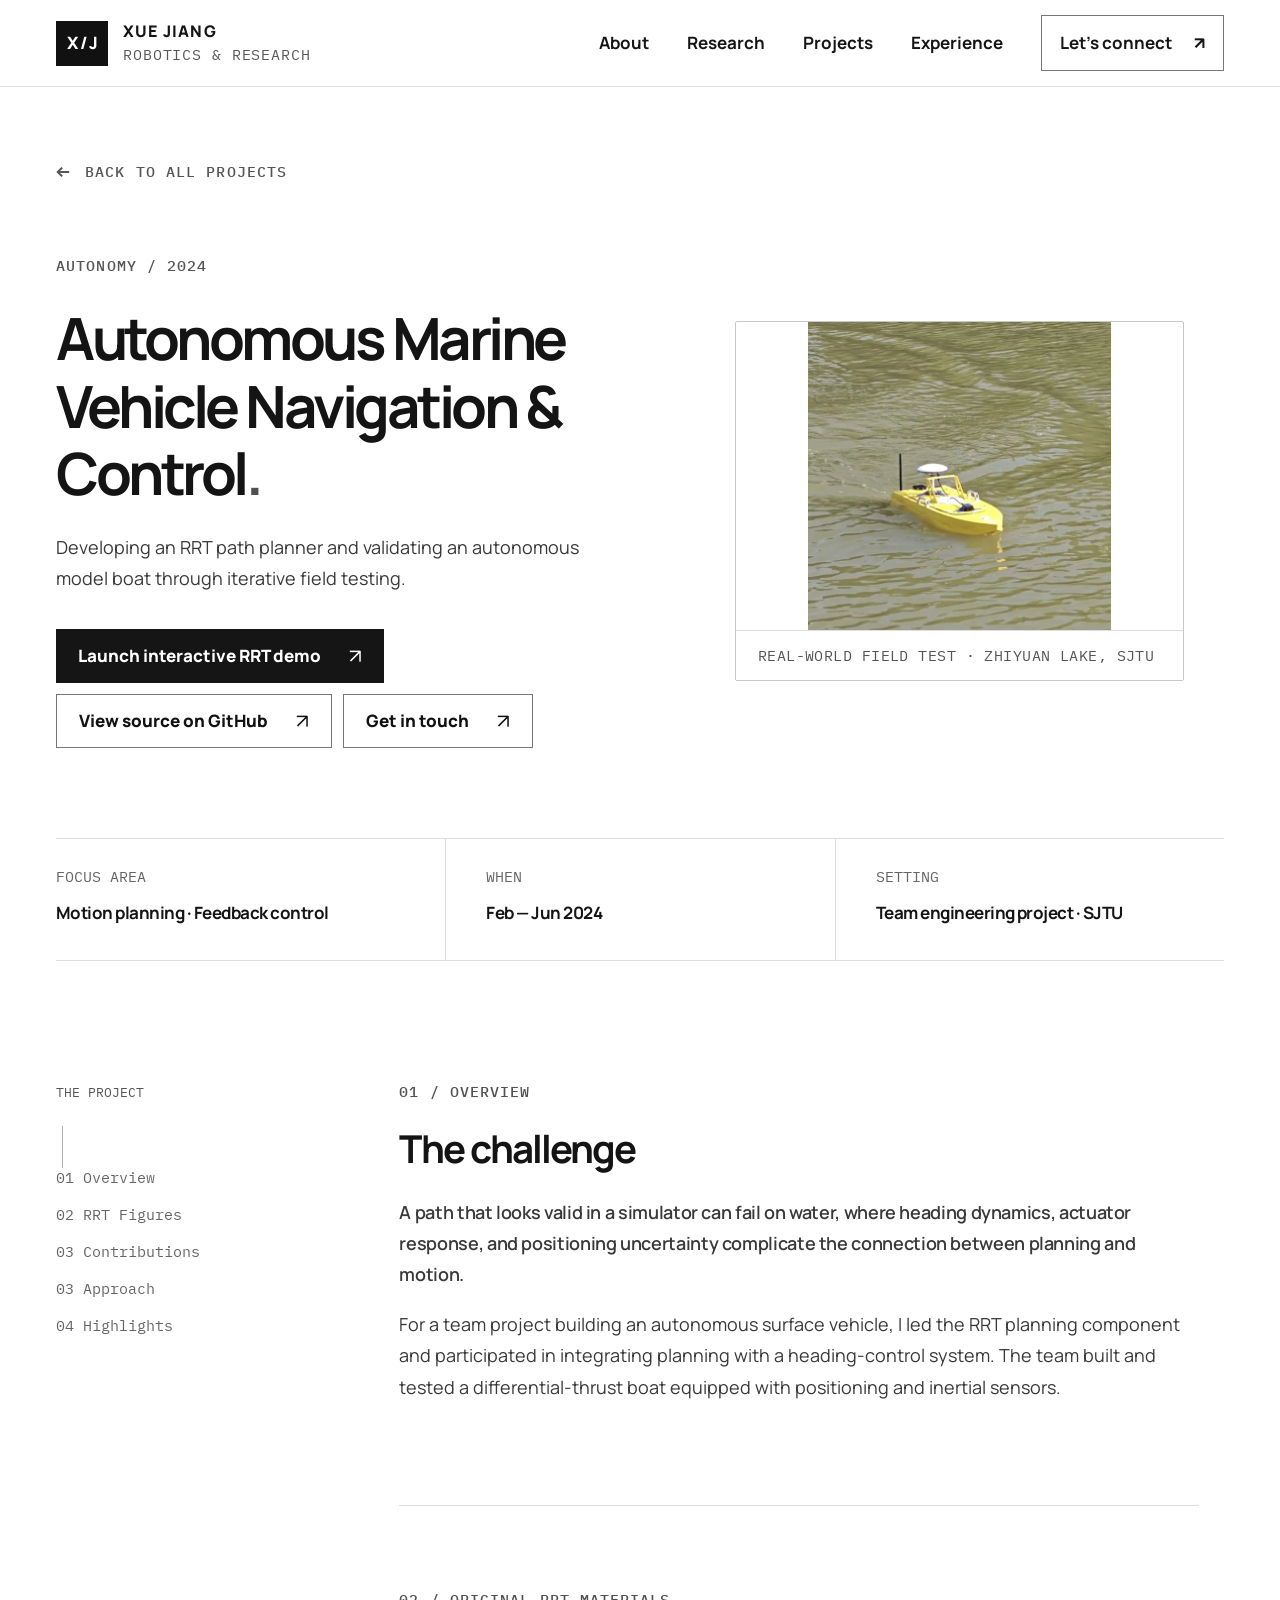
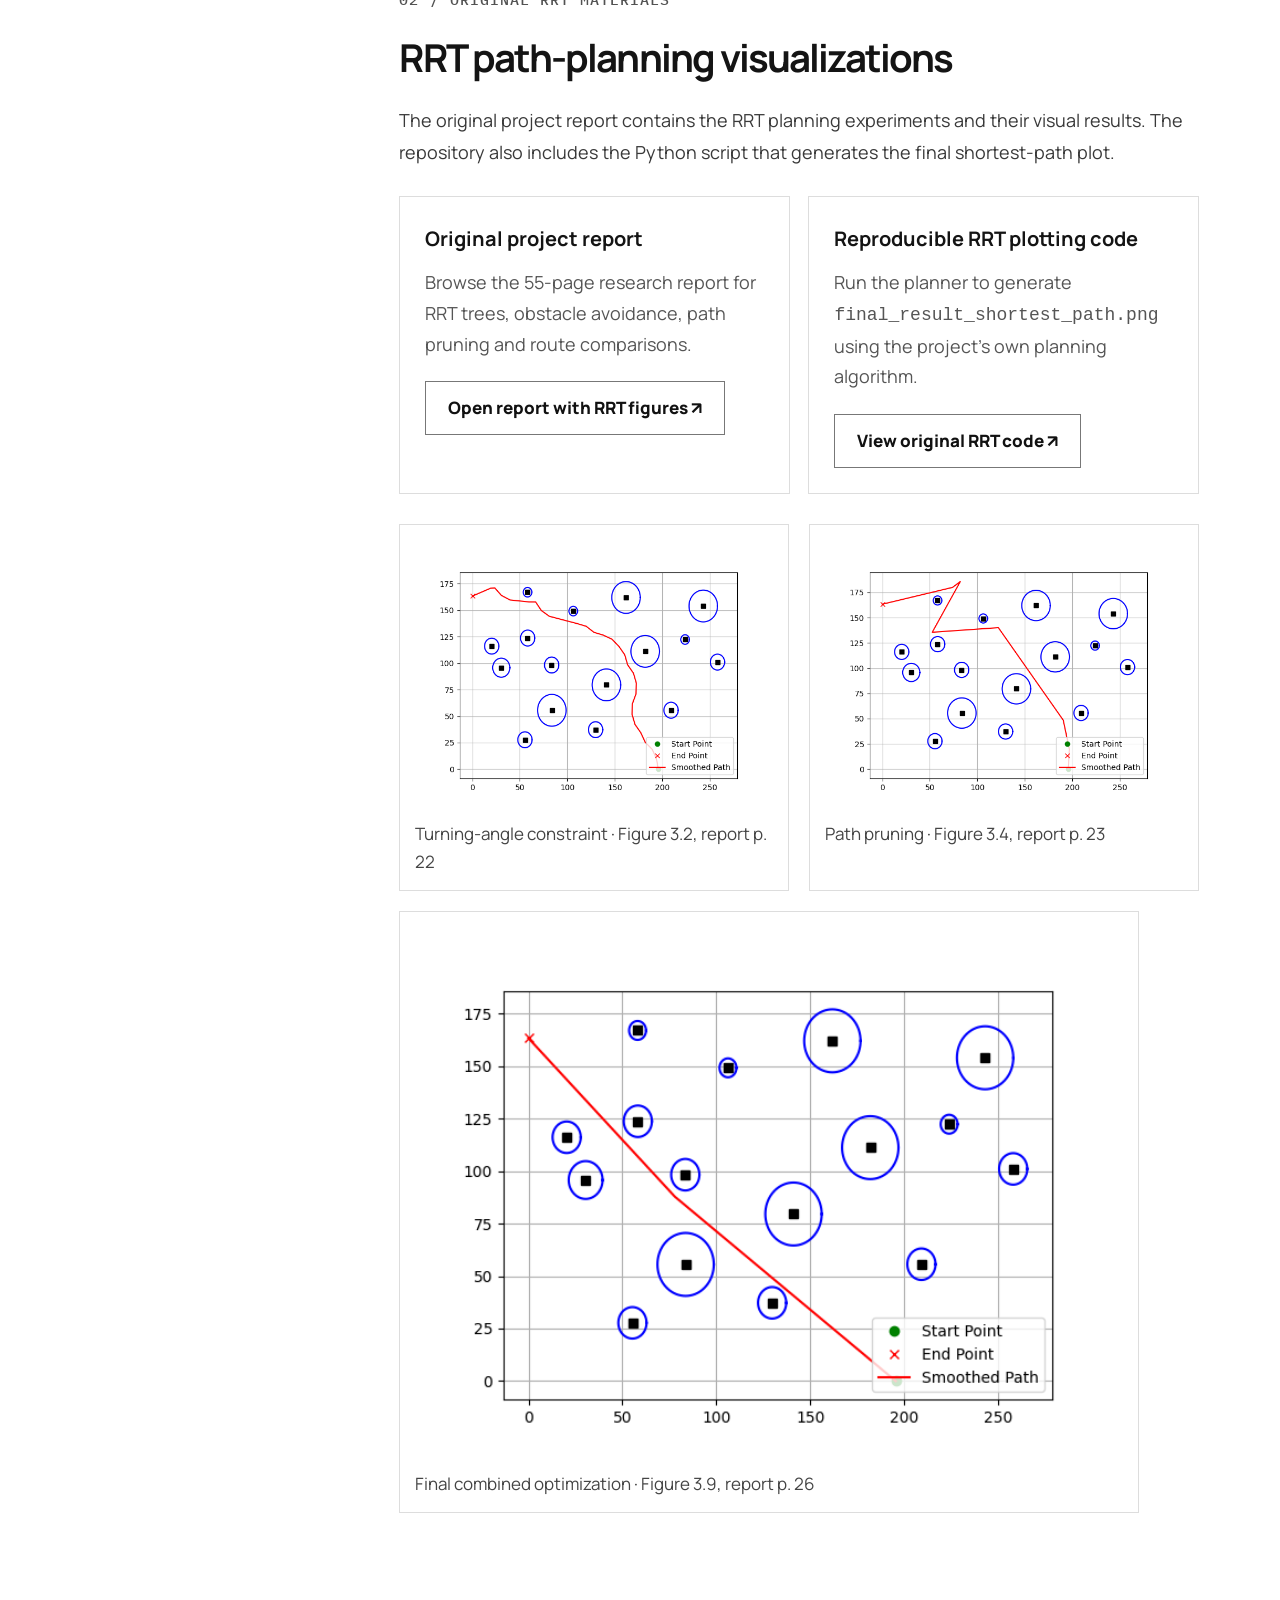
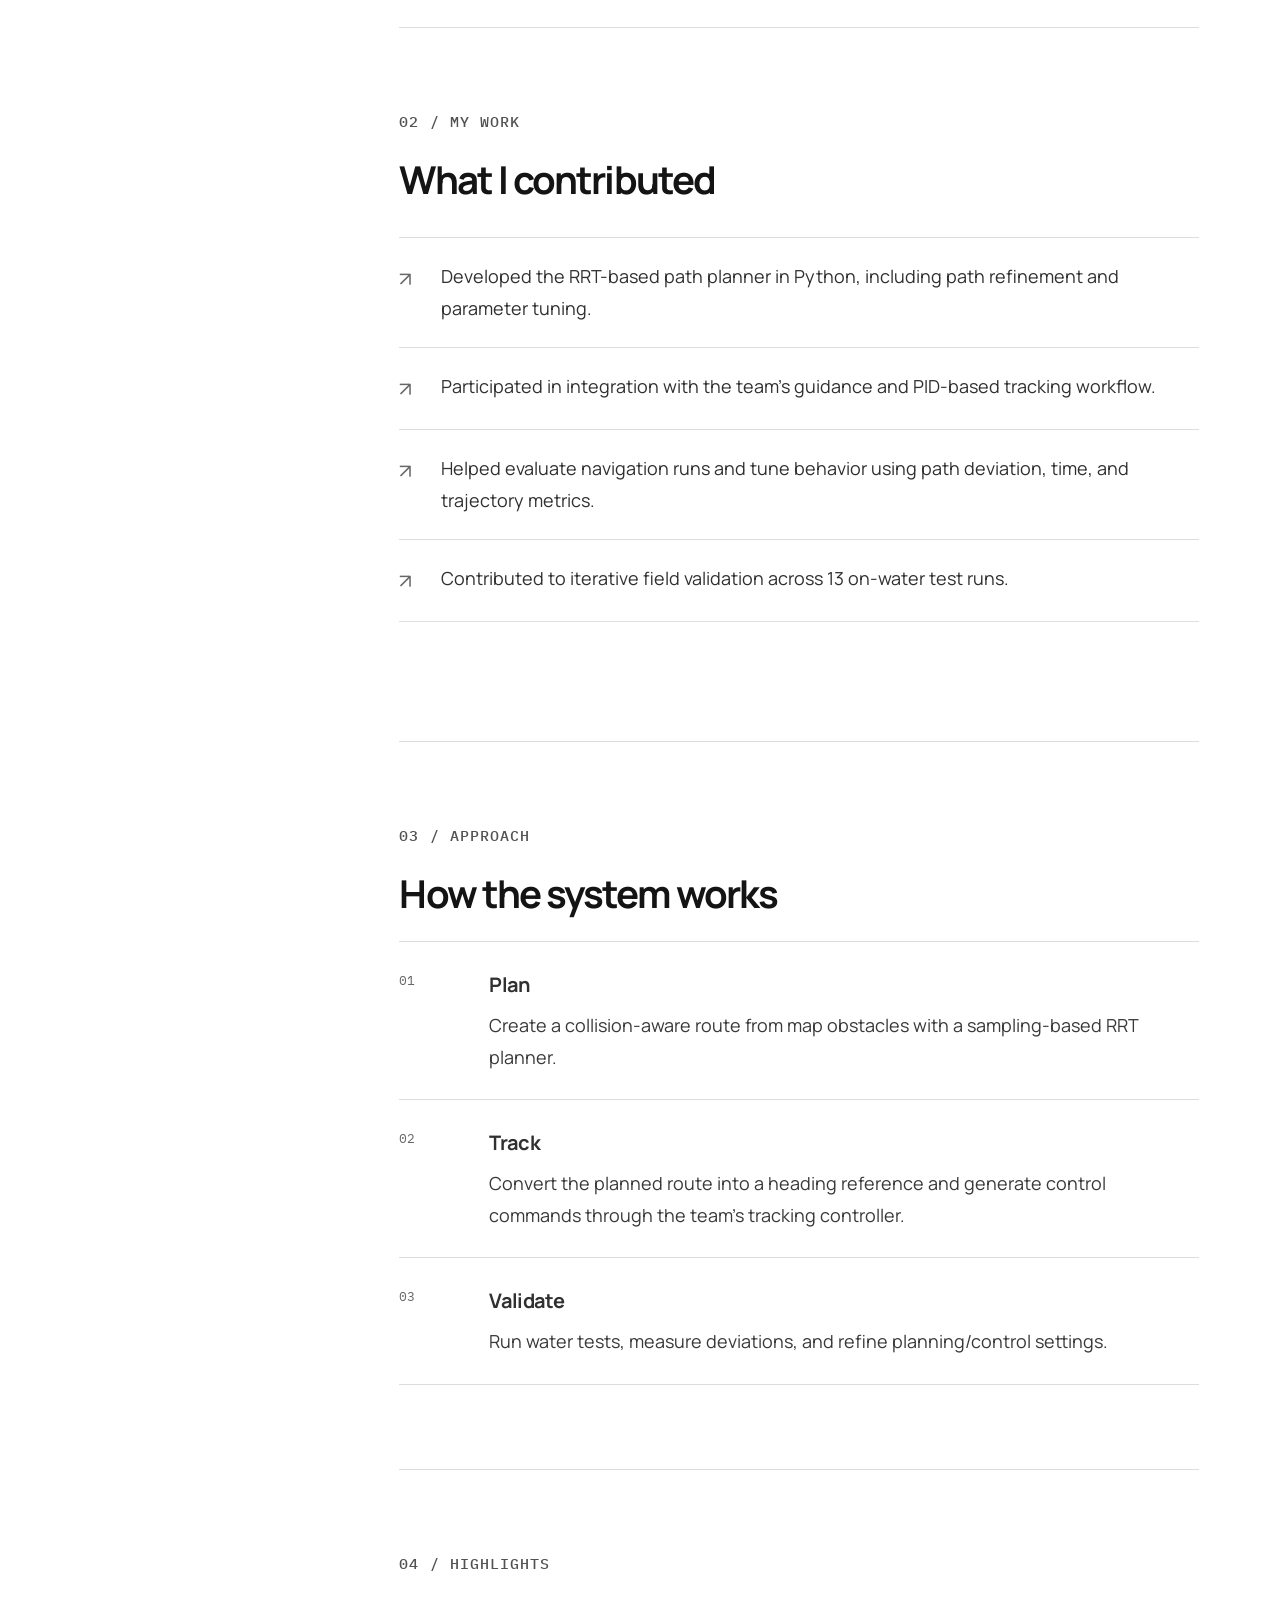
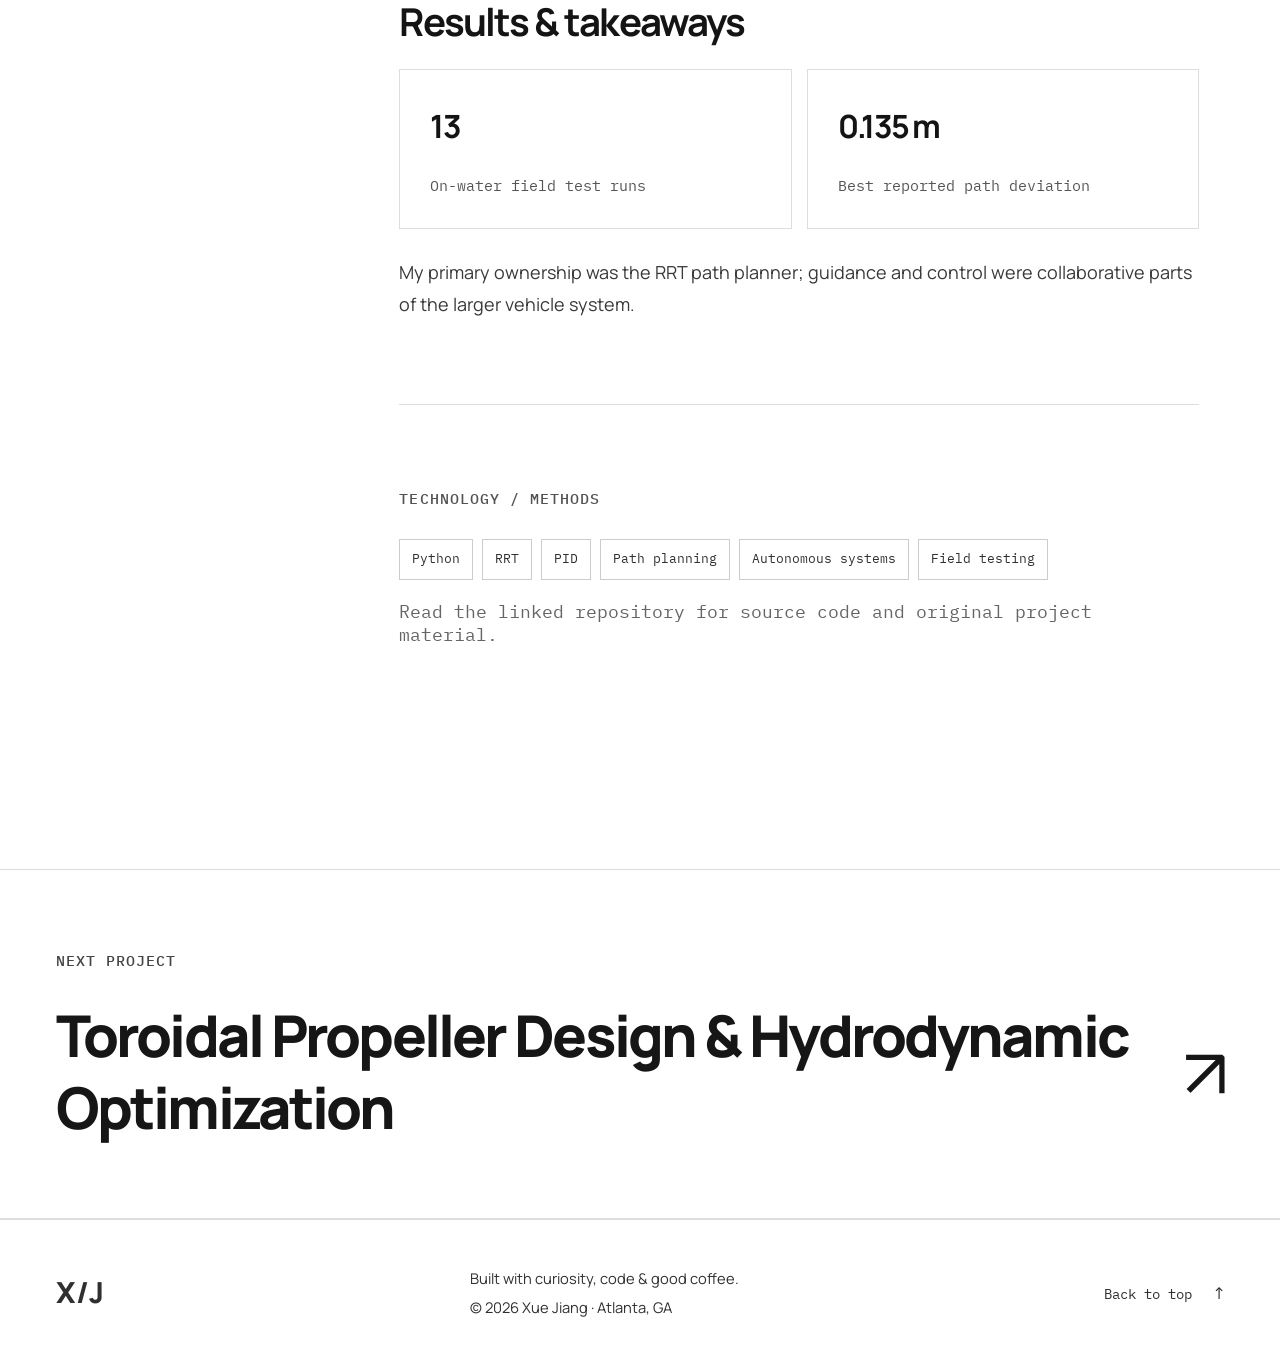
==== commit 6a31d277: "Link autonomous marine vehicle portfolio page to standalone interactive RRT demo" ====
--- a/projects/autonomous-marine-vehicle/index.html
+++ b/projects/autonomous-marine-vehicle/index.html
@@ -27,7 +27,7 @@
   </div>
 </header>
 <main id="main">
-<section class="detail-hero section-pad"><div class="container"><a class="breadcrumb" href="../../index.html#projects"><span aria-hidden="true">←</span> BACK TO ALL PROJECTS</a><div class="detail-hero-grid"><div><div class="detail-label">Autonomy / 2024</div><h1>Autonomous Marine Vehicle Navigation &amp; Control<span class="period">.</span></h1><p class="detail-summary">Developing an RRT path planner and validating an autonomous model boat through iterative field testing.</p><div class="detail-buttons"><a class="btn btn-dark" href="https://github.com/choppa129/Path-Planning-and-Tracking-Control-for-an-Autonomous-Marine-Vehicle" target="_blank" rel="noopener noreferrer">View source on GitHub <span aria-hidden="true">↗</span></a><a class="btn btn-outline" href="../../index.html#contact">Get in touch <span aria-hidden="true">↗</span></a></div></div><figure class="detail-art real-detail-photo"><img src="../../assets/Picture2.png" alt="Actual yellow autonomous surface vehicle during on-water field testing at Zhiyuan Lake" loading="eager"><figcaption class="detail-art-caption">REAL-WORLD FIELD TEST · ZHIYUAN LAKE, SJTU</figcaption></figure></div>
+<section class="detail-hero section-pad"><div class="container"><a class="breadcrumb" href="../../index.html#projects"><span aria-hidden="true">←</span> BACK TO ALL PROJECTS</a><div class="detail-hero-grid"><div><div class="detail-label">Autonomy / 2024</div><h1>Autonomous Marine Vehicle Navigation &amp; Control<span class="period">.</span></h1><p class="detail-summary">Developing an RRT path planner and validating an autonomous model boat through iterative field testing.</p><div class="detail-buttons"><a class="btn btn-dark" href="https://choppa129.github.io/Path-Planning-and-Tracking-Control-for-an-Autonomous-Marine-Vehicle/" target="_blank" rel="noopener noreferrer">Launch interactive RRT demo <span aria-hidden="true">↗</span></a><a class="btn btn-outline" href="https://github.com/choppa129/Path-Planning-and-Tracking-Control-for-an-Autonomous-Marine-Vehicle" target="_blank" rel="noopener noreferrer">View source on GitHub <span aria-hidden="true">↗</span></a><a class="btn btn-outline" href="../../index.html#contact">Get in touch <span aria-hidden="true">↗</span></a></div></div><figure class="detail-art real-detail-photo"><img src="../../assets/Picture2.png" alt="Actual yellow autonomous surface vehicle during on-water field testing at Zhiyuan Lake" loading="eager"><figcaption class="detail-art-caption">REAL-WORLD FIELD TEST · ZHIYUAN LAKE, SJTU</figcaption></figure></div>
 <div class="detail-facts"><div><span>FOCUS AREA</span><strong>Motion planning · Feedback control</strong></div><div><span>WHEN</span><strong>Feb — Jun 2024</strong></div><div><span>SETTING</span><strong>Team engineering project · SJTU</strong></div></div></div></section>
 <section class="detail-content section-pad"><div class="container detail-content-grid"><aside class="detail-aside"><span>THE PROJECT</span><div class="vertical-rule"></div><nav aria-label="On this page"><a href="#overview">01 Overview</a><a href="#rrt-figures">02 RRT Figures</a><a href="#contribution">03 Contributions</a><a href="#approach">03 Approach</a><a href="#takeaways">04 Highlights</a></nav></aside><div class="article-content"><section id="overview"><span class="section-index">01 / OVERVIEW</span><h2>The challenge</h2><p class="article-lead">A path that looks valid in a simulator can fail on water, where heading dynamics, actuator response, and positioning uncertainty complicate the connection between planning and motion.</p><p>For a team project building an autonomous surface vehicle, I led the RRT planning component and participated in integrating planning with a heading-control system. The team built and tested a differential-thrust boat equipped with positioning and inertial sensors.</p></section><section id="rrt-figures"><span class="section-index">02 / ORIGINAL RRT MATERIALS</span><h2>RRT path-planning visualizations</h2><p>The original project report contains the RRT planning experiments and their visual results. The repository also includes the Python script that generates the final shortest-path plot.</p><div class="rrt-source-panel"><div><strong>Original project report</strong><p>Browse the 55-page research report for RRT trees, obstacle avoidance, path pruning and route comparisons.</p><a class="btn btn-outline" href="https://github.com/choppa129/Path-Planning-and-Tracking-Control-for-an-Autonomous-Marine-Vehicle/blob/main/docs/Yesterday_Ark_report.pdf" target="_blank" rel="noopener noreferrer">Open report with RRT figures ↗</a></div><div><strong>Reproducible RRT plotting code</strong><p>Run the planner to generate <code>final_result_shortest_path.png</code> using the project's own planning algorithm.</p><a class="btn btn-outline" href="https://github.com/choppa129/Path-Planning-and-Tracking-Control-for-an-Autonomous-Marine-Vehicle/blob/main/code/planning/rrt_planner.py" target="_blank" rel="noopener noreferrer">View original RRT code ↗</a></div></div><div class="rrt-original-grid">
 <figure><img src="../../assets/rrt_turning_angle_constraint.png" alt="RRT turning-angle constraint result, Figure 3.2" loading="lazy"><figcaption>Turning-angle constraint · Figure 3.2, report p. 22</figcaption></figure>
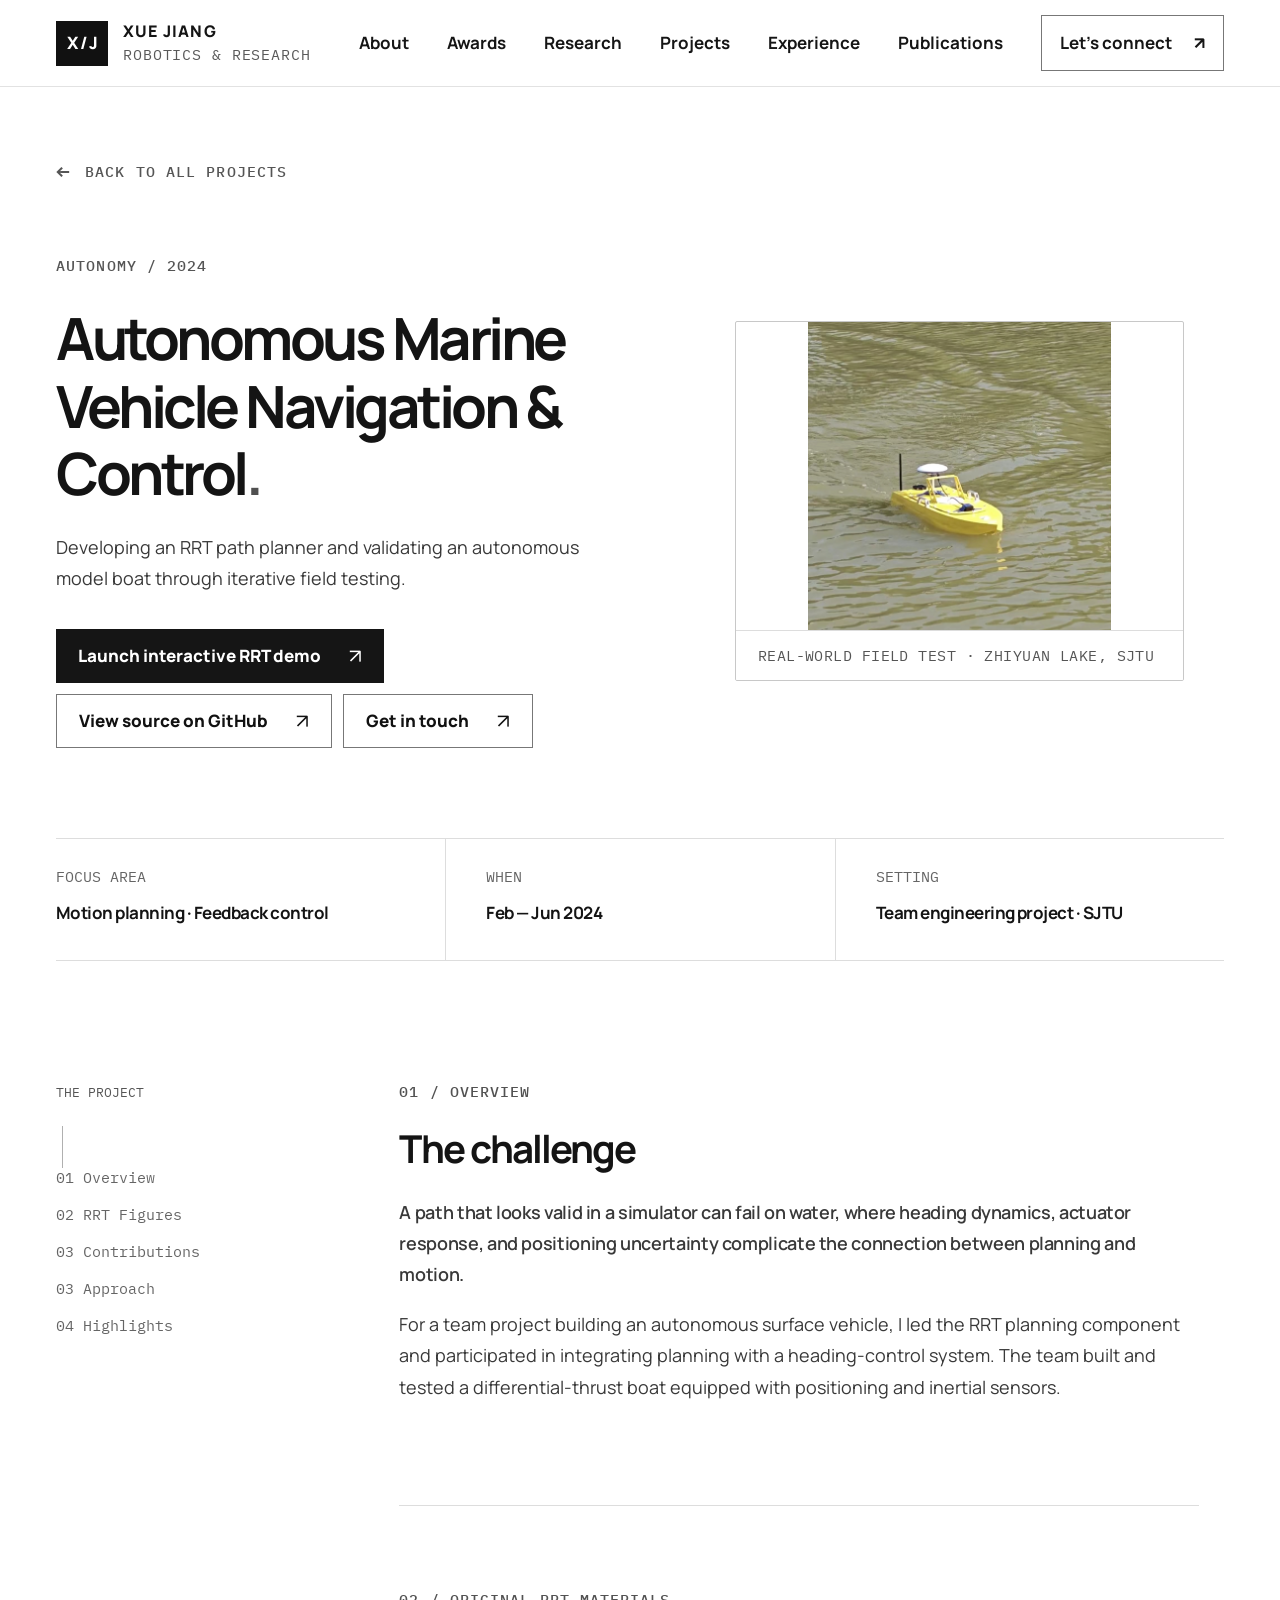
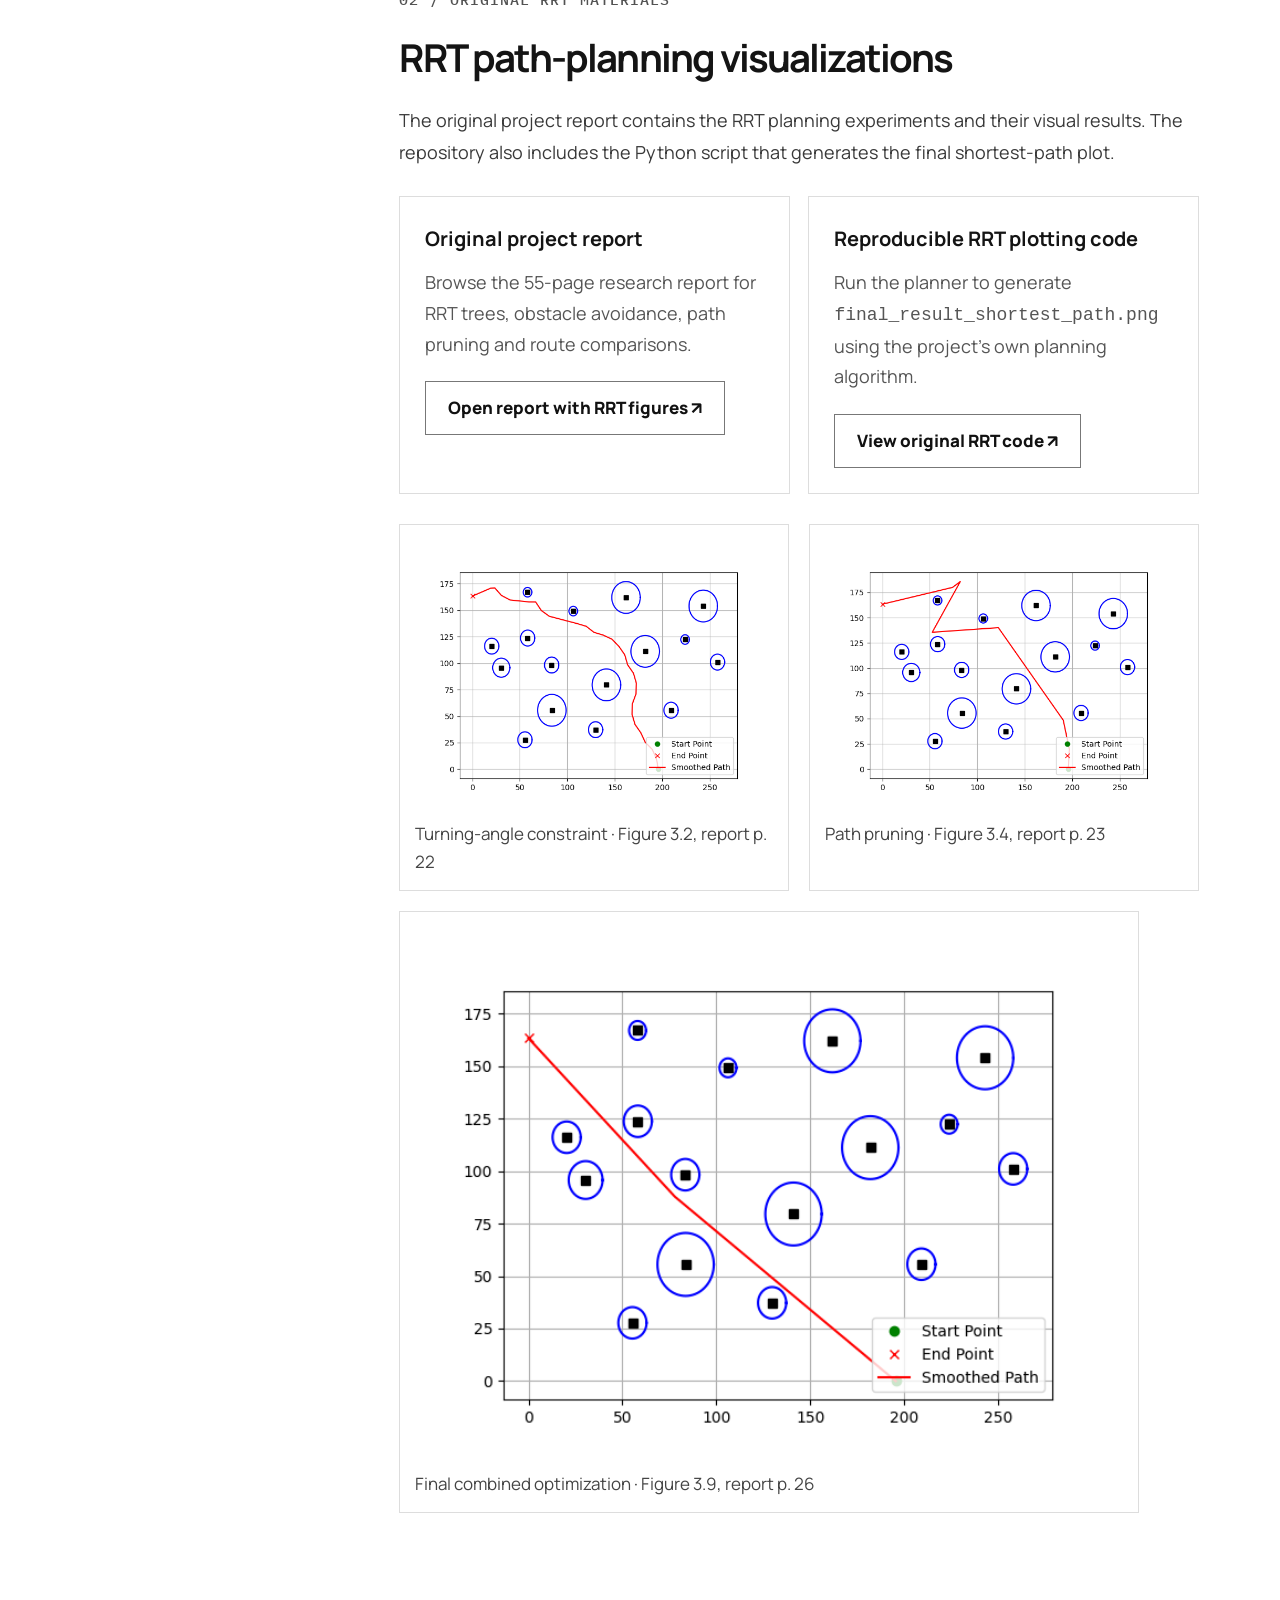
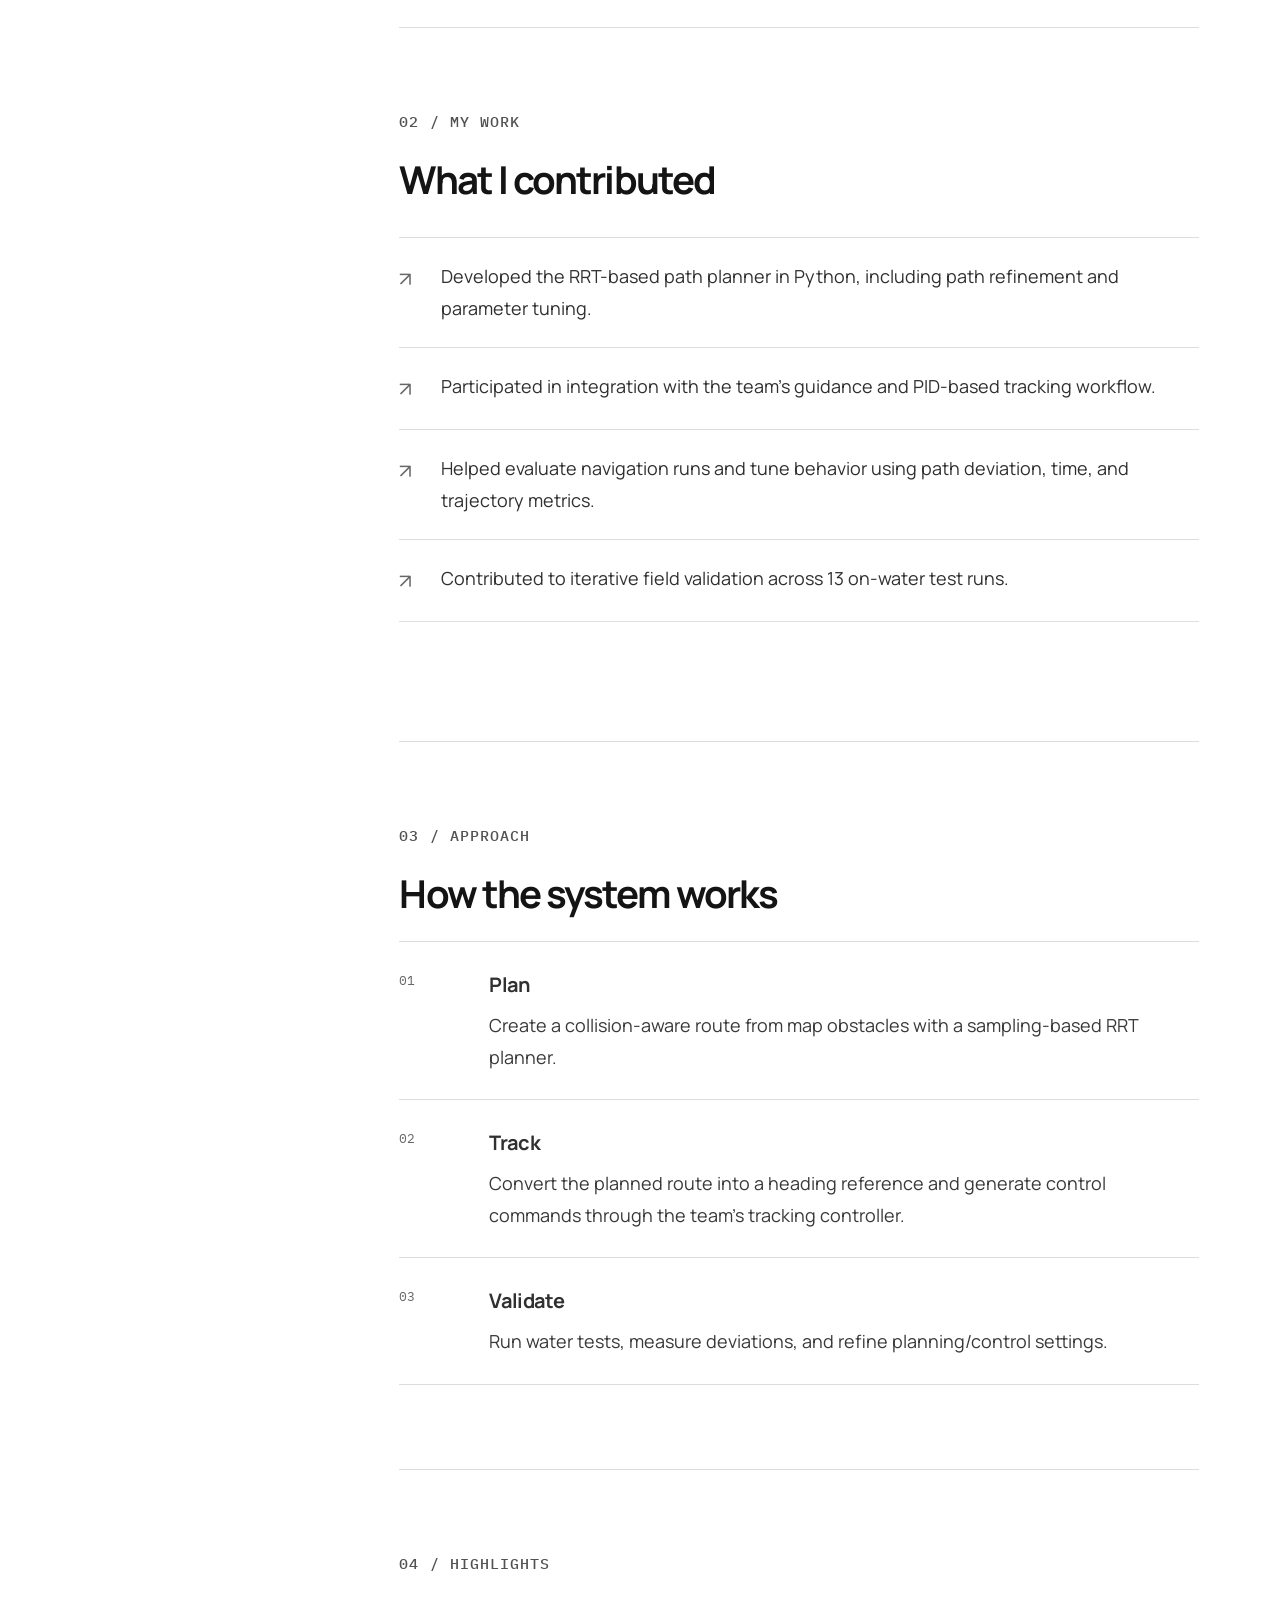
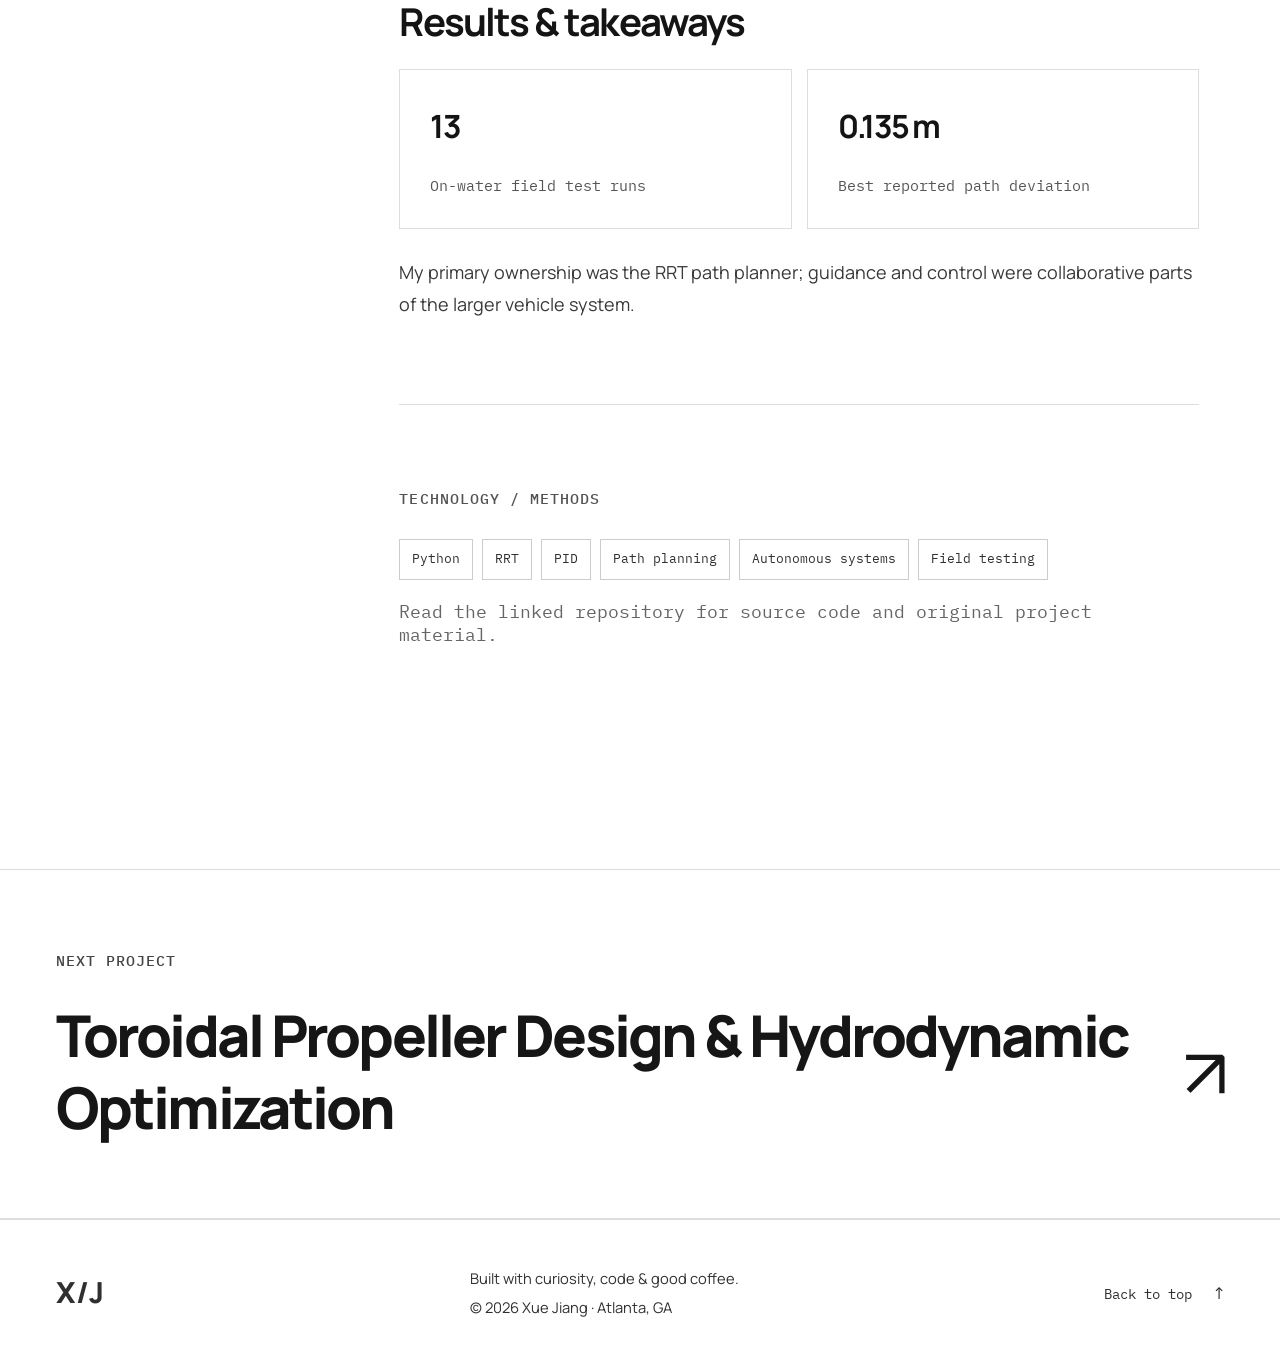
==== commit 5dfa0cb2: "Align project navigation with homepage Awards section" ====
--- a/projects/autonomous-marine-vehicle/index.html
+++ b/projects/autonomous-marine-vehicle/index.html
@@ -19,9 +19,11 @@
     <button class="menu-toggle" aria-label="Open navigation" aria-expanded="false" aria-controls="main-menu"><span></span><span></span></button>
     <nav class="site-nav" id="main-menu" aria-label="Main navigation">
       <a href="../../index.html#about">About</a>
+      <a href="../../index.html#robomaster">Awards</a>
       <a href="../../index.html#research">Research</a>
       <a href="../../index.html#projects">Projects</a>
       <a href="../../index.html#experience">Experience</a>
+      <a href="../../index.html#publications">Publications</a>
       <a class="nav-contact" href="../../index.html#contact">Let's connect <span aria-hidden="true">↗</span></a>
     </nav>
   </div>
